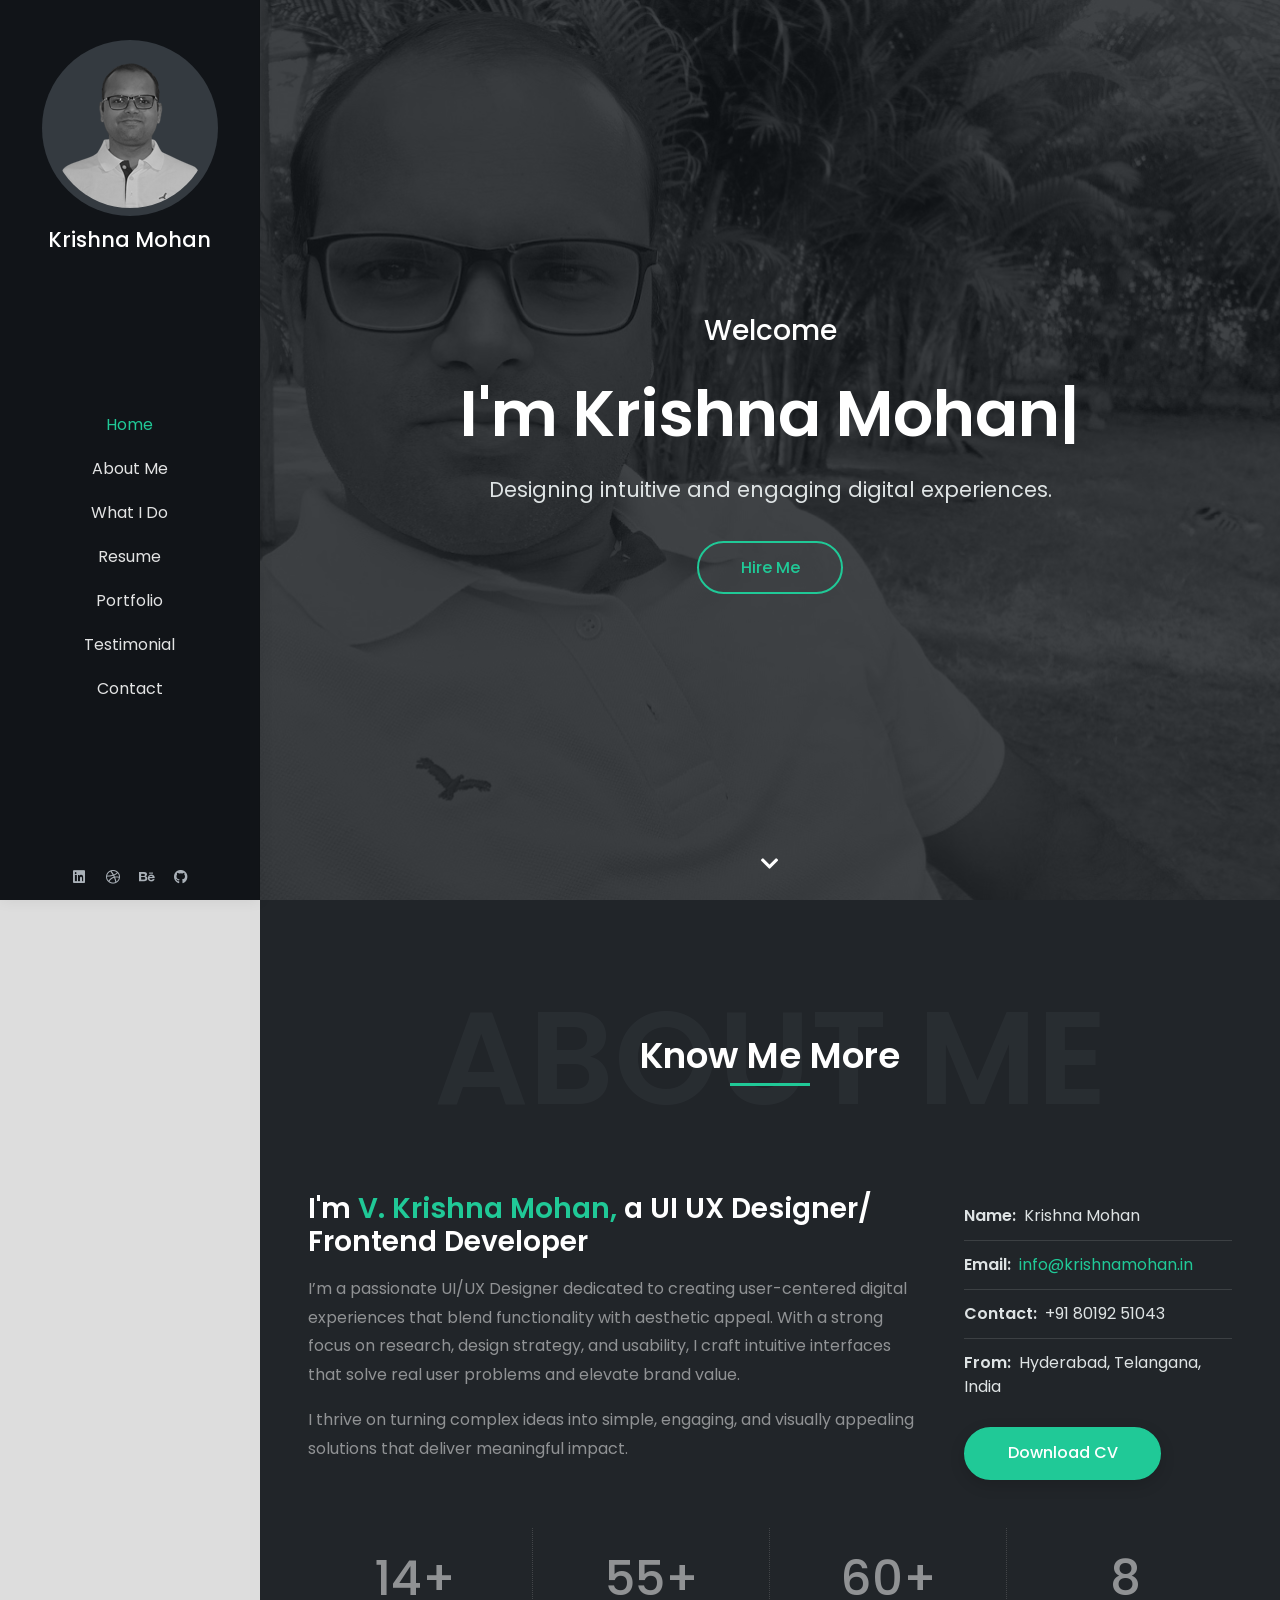
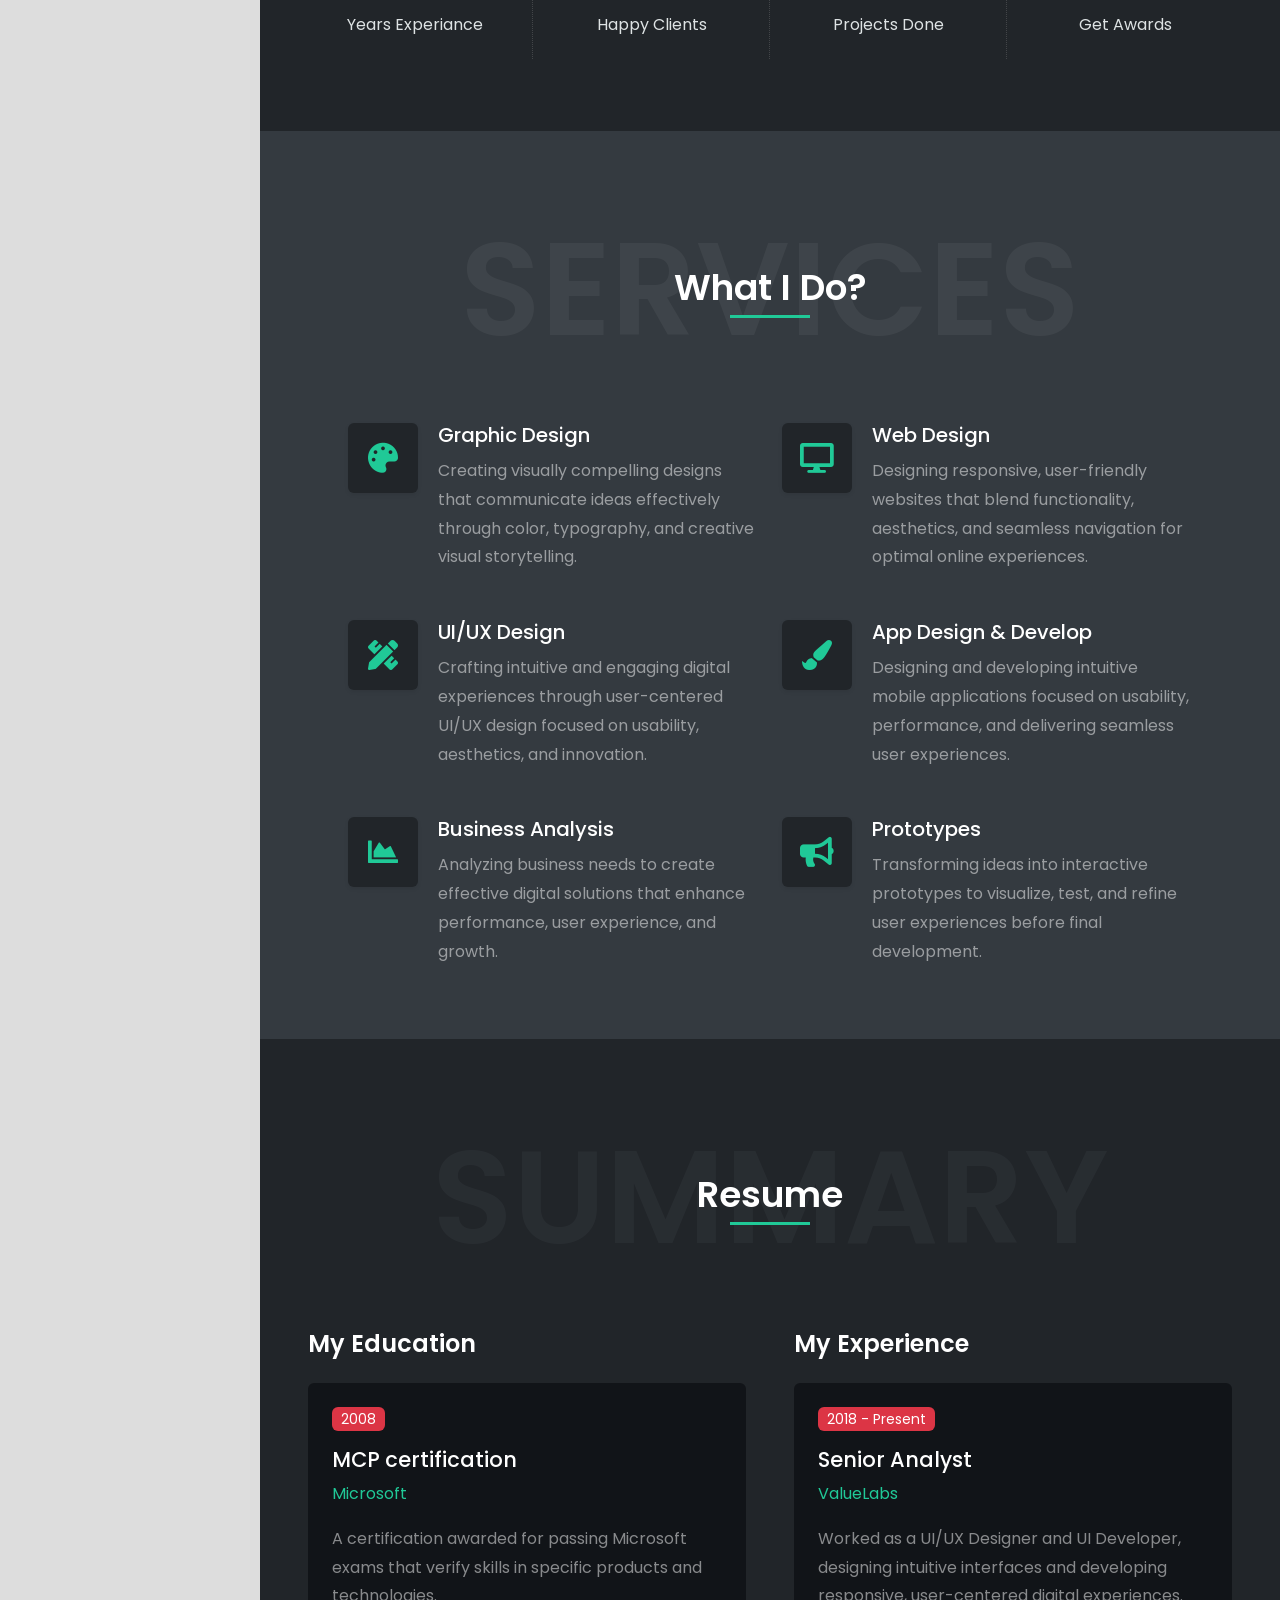
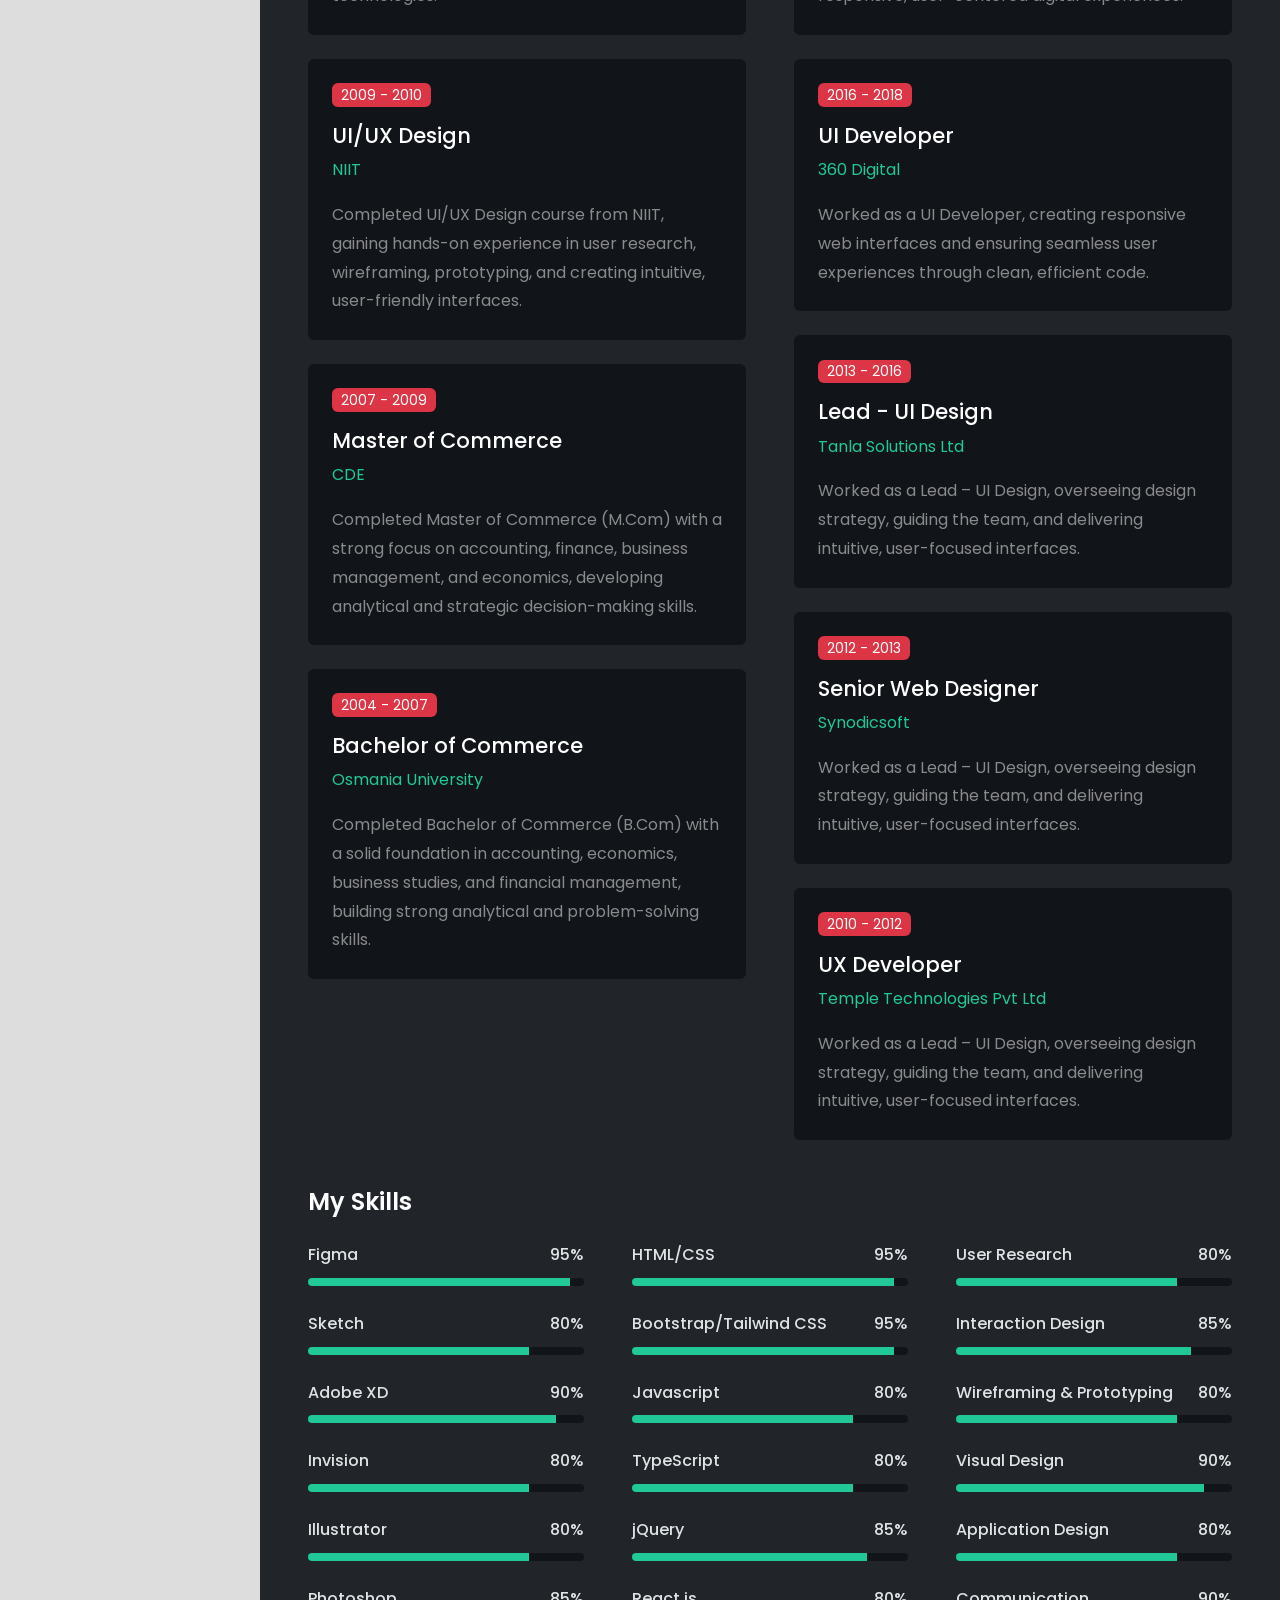
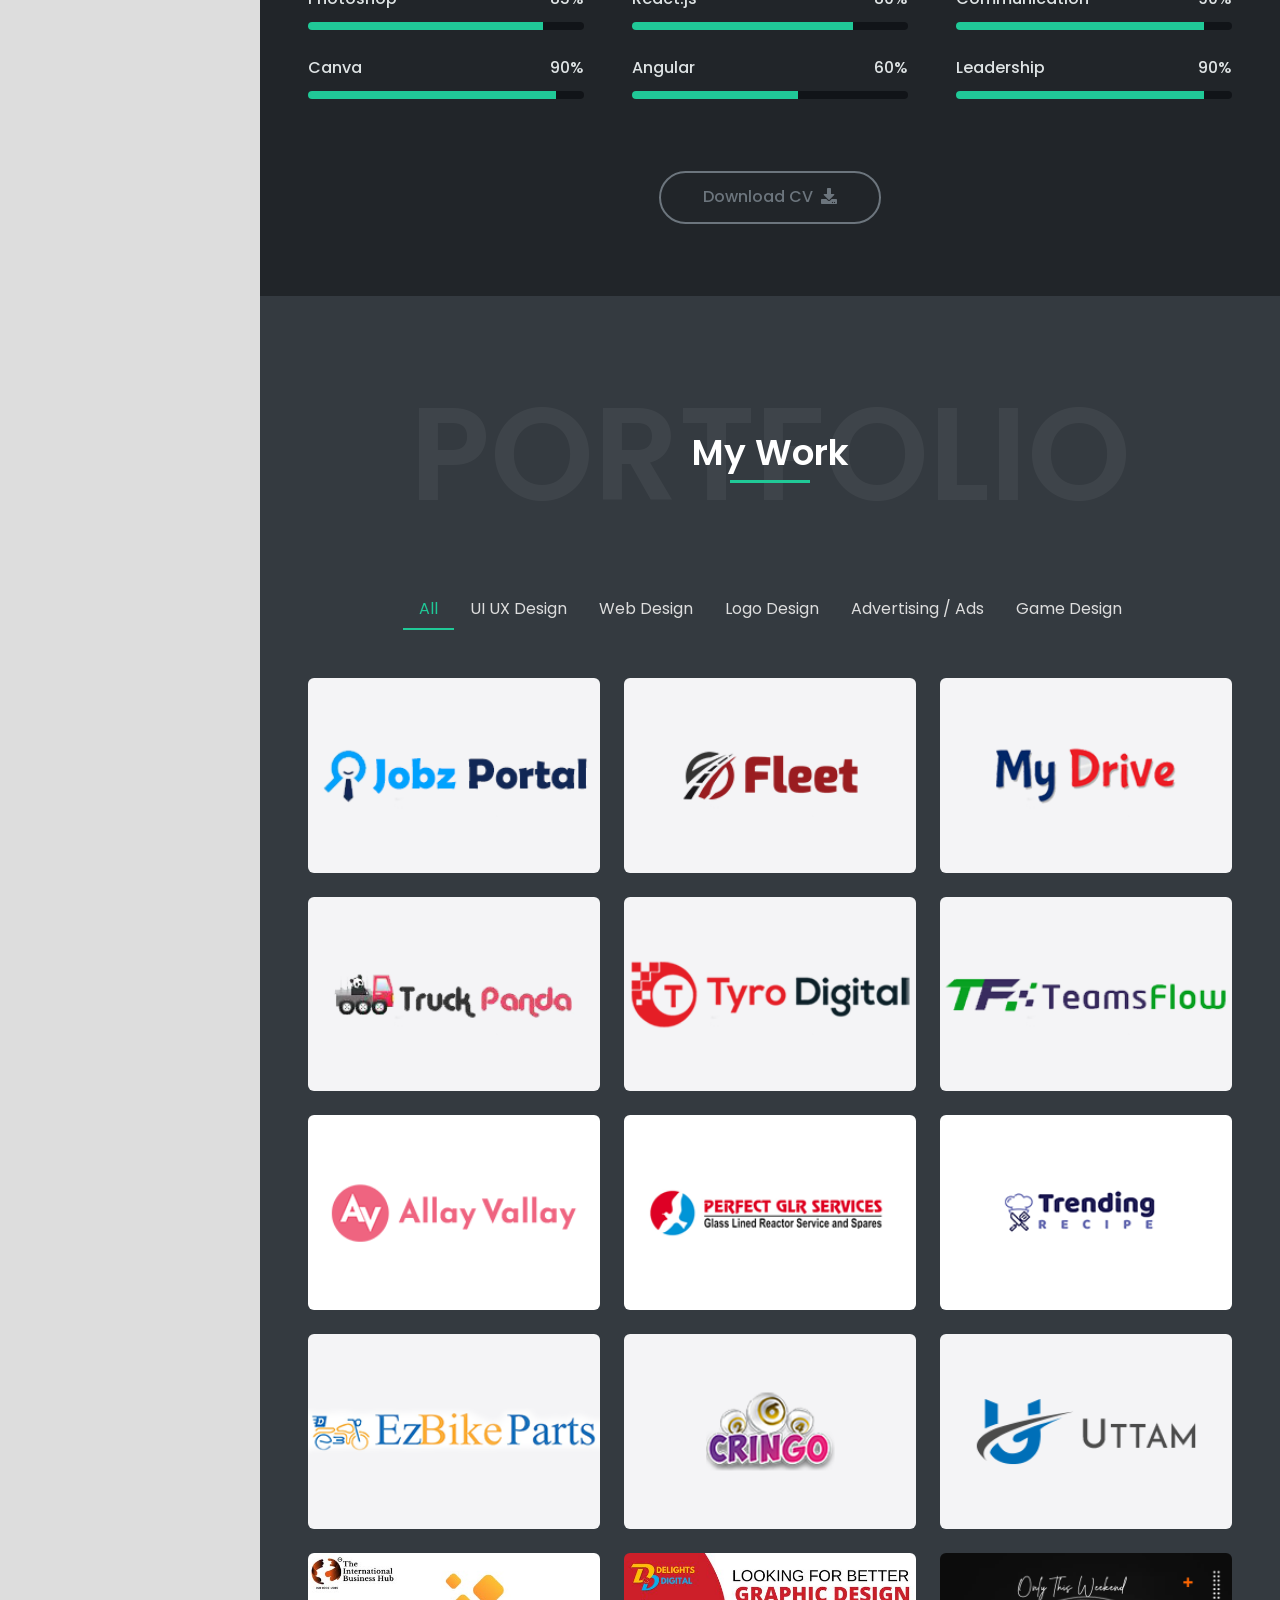
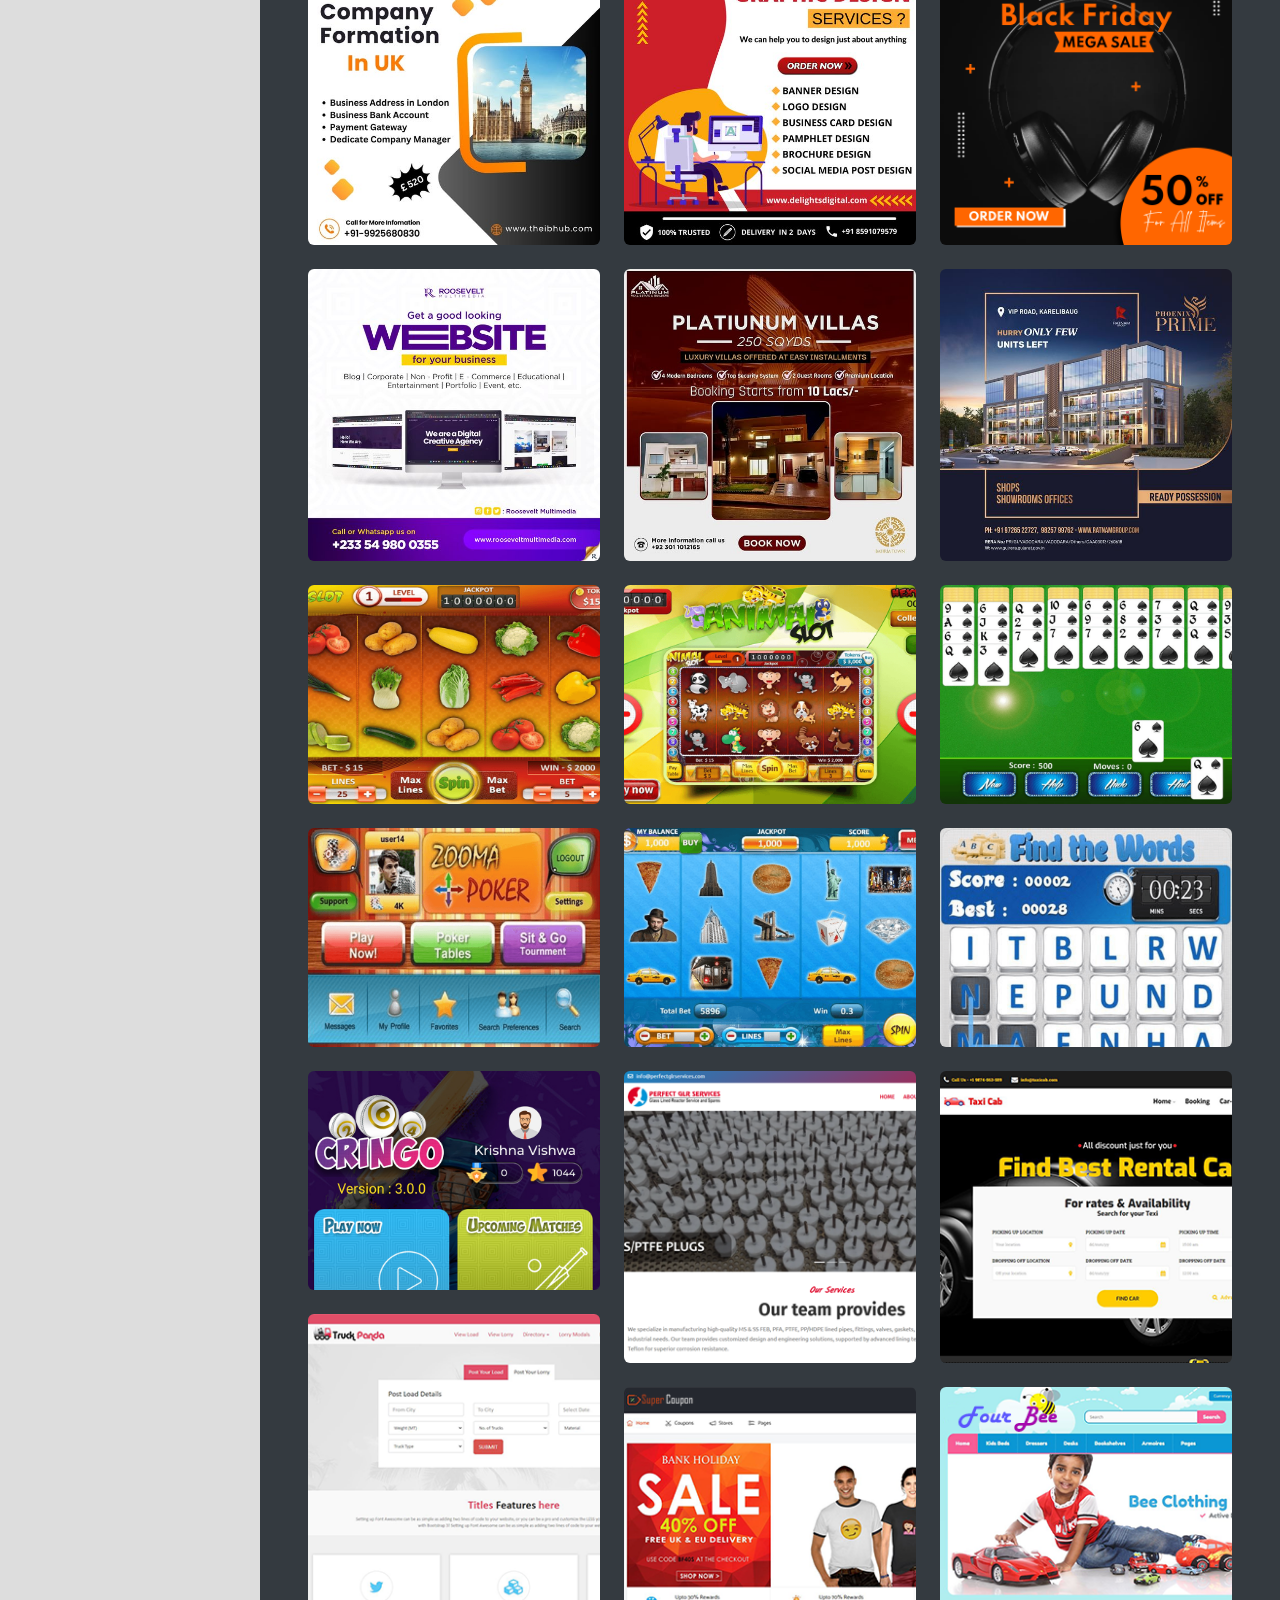
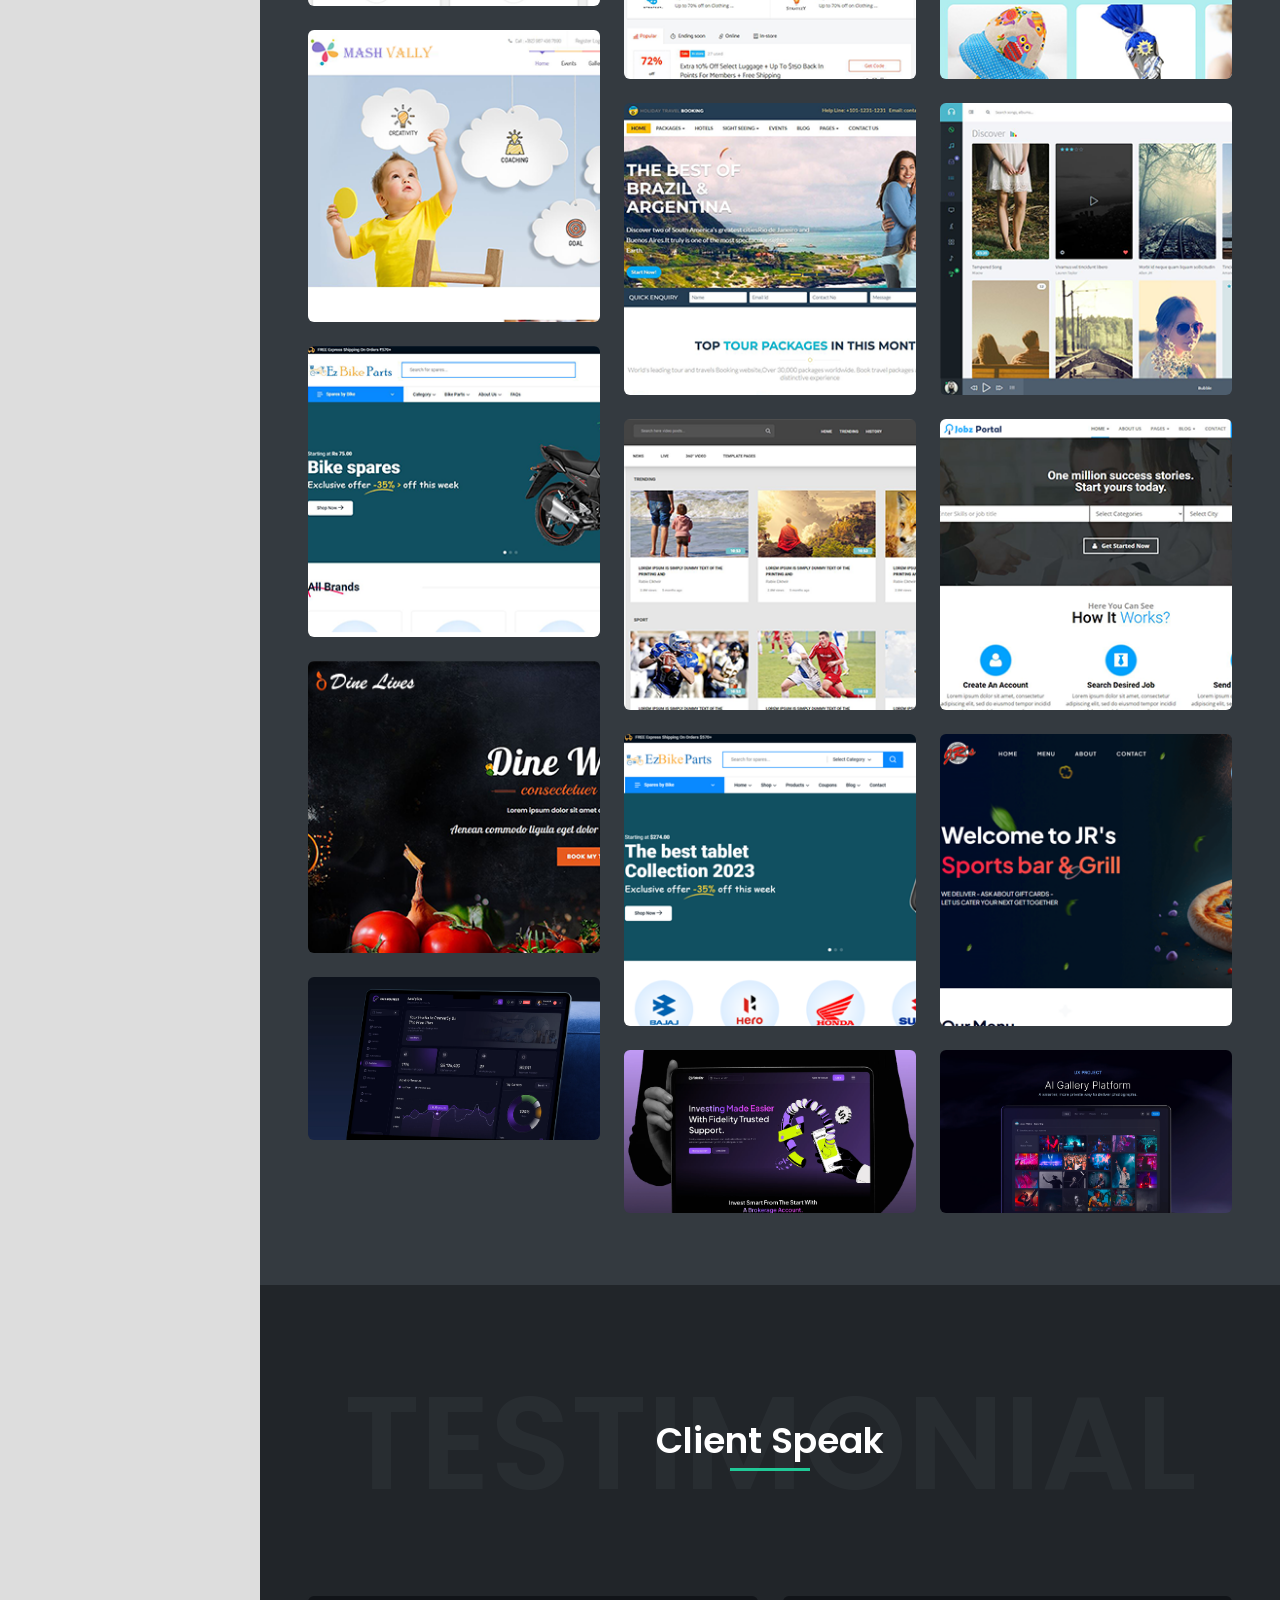
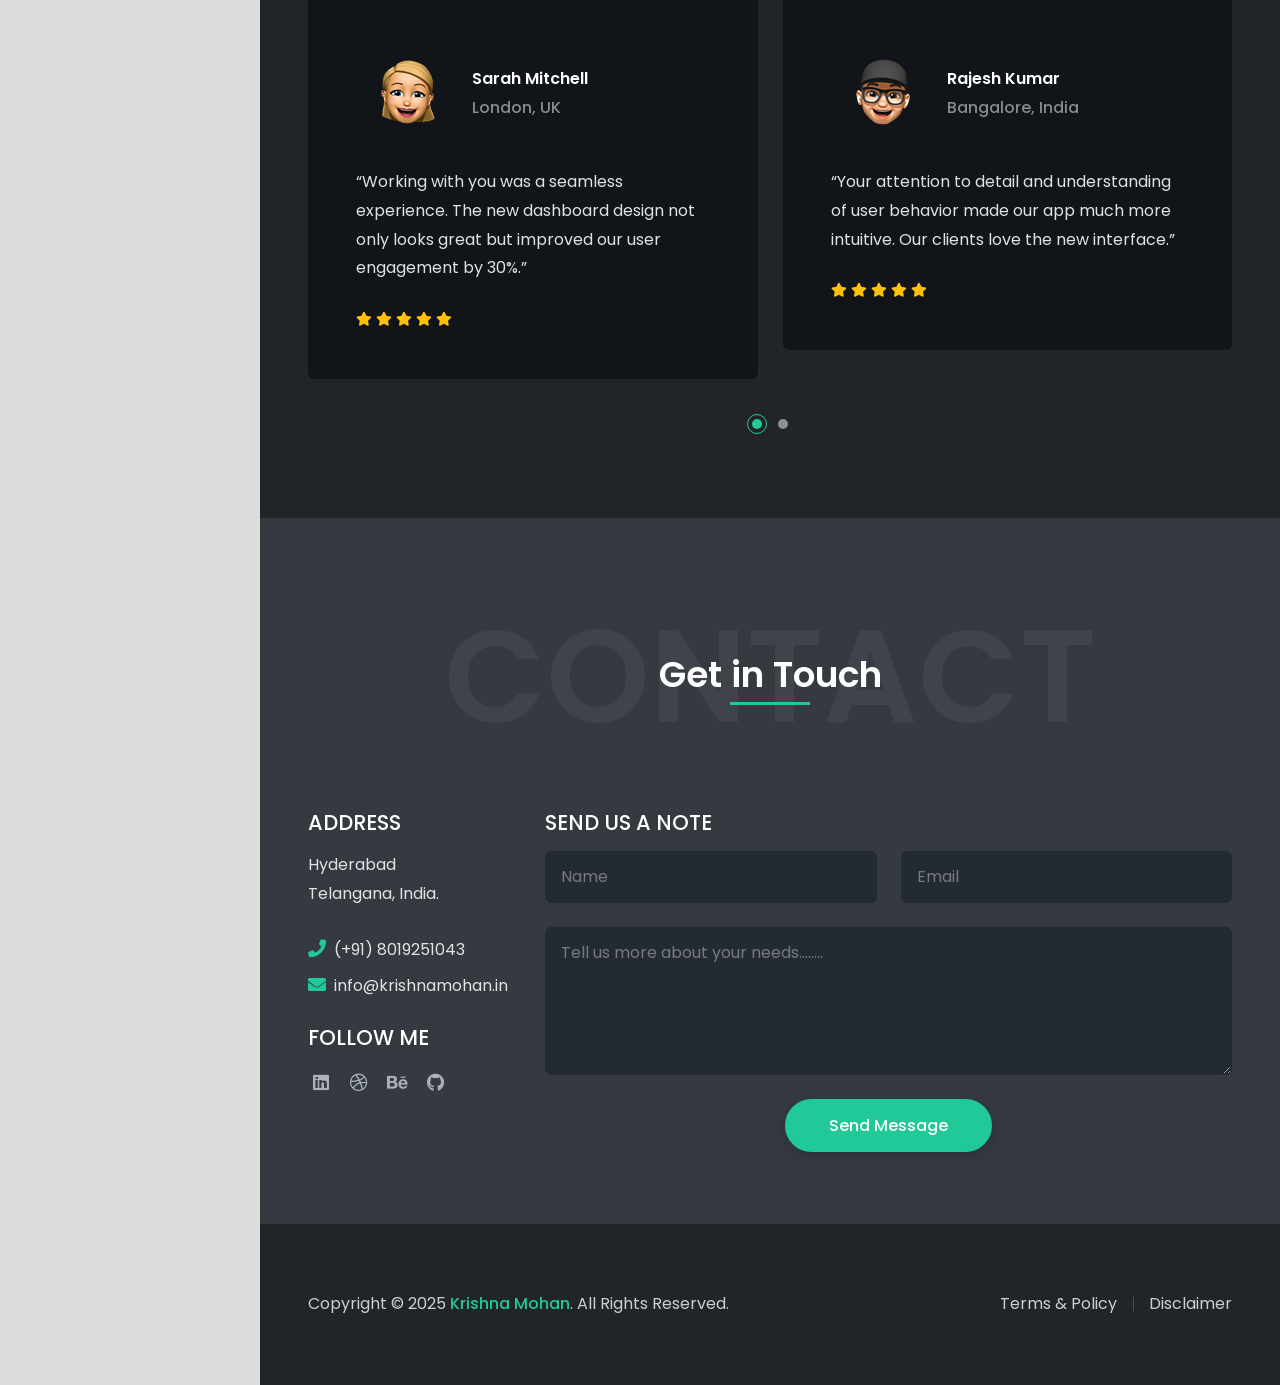
==== index.html @ 76360a92 "updated" ====
<!DOCTYPE html>
<html lang="en">

<head>
  <meta charset="UTF-8" />
  <meta http-equiv="X-UA-Compatible" content="IE=edge">
  <meta name="viewport" content="width=device-width, initial-scale=1">
  <link href="images/favicon.png" rel="icon" />
  <title>Krishna Mohan - DevOps Engineer </title>
  <meta name="description" content="Krishna Mohan is responsive bootstrap 5 one page personal portfolio html template.">
  <meta name="author" content="krishnamohan.in">

  <!-- Web Fonts -->
  <link
    href="https://fonts.googleapis.com/css2?family=Poppins:ital,wght@0,100;0,200;0,300;0,400;0,500;0,600;0,700;0,800;0,900;1,100;1,200;1,300;1,400;1,500;1,600;1,700;1,800;1,900&display=swap"
    rel="stylesheet">

  <!-- Stylesheet
============================== -->
  <!-- Bootstrap -->
  <link rel="stylesheet" type="text/css" href="css/bootstrap.min.css" />
  <!-- Font Awesome Icon -->
  <link rel="stylesheet" type="text/css"
    href="https://cdnjs.cloudflare.com/ajax/libs/font-awesome/5.15.3/css/all.min.css" />
  <!-- Owl Carousel -->
  <link rel="stylesheet" type="text/css" href="css/owl.carousel.min.css" />
  <!-- Magnific Popup -->
  <link rel="stylesheet" type="text/css" href="css/magnific-popup.min.css" />
  <!-- Custom Stylesheet -->
  <link rel="stylesheet" type="text/css" href="css/stylesheet.css" />
  <!-- Colors Css -->
  <link id="color-switcher" type="text/css" rel="stylesheet" href="#" />
</head>

<body class="side-header" data-bs-spy="scroll" data-bs-target="#header-nav" data-bs-offset="1">

  <!-- Preloader -->
  <div class="preloader preloader-dark">
    <div class="lds-ellipsis">
      <div></div>
      <div></div>
      <div></div>
      <div></div>
    </div>
  </div>
  <!-- Preloader End -->

  <!-- Document Wrapper   
=============================== -->
  <div id="main-wrapper">
    <!-- Header
  ============================ -->
    <header id="header" class="sticky-top">
      <!-- Navbar -->
      <nav class="primary-menu navbar navbar-expand-lg navbar-dark bg-dark border-bottom-0">
        <div class="container-fluid position-relative h-100 flex-lg-column ps-3 px-lg-3 pt-lg-3 pb-lg-2">

          <!-- Logo -->
          <a href="index.html" class="mb-lg-auto mt-lg-4">
            <span class="bg-dark-2 rounded-pill p-2 mb-lg-1 d-none d-lg-inline-block">
              <img class="img-fluid rounded-pill d-block" src="images/profile.png" title="I'm Krishna Mohan" alt="">
            </span>
            <h1 class="text-5 text-white text-center mb-0 d-lg-block">Krishna Mohan</h1>
          </a>
          <!-- Logo End -->

          <div id="header-nav" class="collapse navbar-collapse w-100 my-lg-auto">
            <ul class="navbar-nav text-lg-center my-lg-auto py-lg-3">
              <li class="nav-item"><a class="nav-link smooth-scroll active" href="#home">Home</a></li>
              <li class="nav-item"><a class="nav-link smooth-scroll" href="#about">About Me</a></li>
              <li class="nav-item"><a class="nav-link smooth-scroll" href="#services">What I Do</a></li>
              <li class="nav-item"><a class="nav-link smooth-scroll" href="#resume">Resume</a></li>
              <li class="nav-item"><a class="nav-link smooth-scroll" href="#portfolio">Portfolio</a></li>
              <li class="nav-item"><a class="nav-link smooth-scroll" href="#testimonial">Testimonial</a></li>
              <li class="nav-item"><a class="nav-link smooth-scroll" href="#contact">Contact</a></li>
            </ul>
          </div>
          <ul class="social-icons social-icons-muted social-icons-sm mt-lg-auto ms-auto ms-lg-0 d-flex">
            <li class="social-icons-facebook"><a data-bs-toggle="tooltip" title="Facebook"
                href="https://www.linkedin.com/in/iamvkmohan/" target="_blank"><i class="fab fa-linkedin"></i></a></li>
            <li class="social-icons-dribbble"><a data-bs-toggle="tooltip" title="Dribbble" data-bs-placement="top"
                href="http://www.dribbble.com/" target="_blank"><i class="fab fa-dribbble"></i></a></li>
            <li class="social-icons-facebook"><a data-bs-toggle="tooltip" title="Behance"
                href="https://www.behance.net/" target="_blank"><i class="fab fa-behance"></i></a></li>
            <li class="social-icons-github"><a data-bs-toggle="tooltip" title="GitHub" data-bs-placement="top"
                href="https://github.com/" target="_blank"><i class="fab fa-github"></i></a></li>
          </ul>
          <button class="navbar-toggler" type="button" data-bs-toggle="collapse"
            data-bs-target="#header-nav"><span></span><span></span><span></span></button>
        </div>
      </nav>
    </header>

    <!-- Content
  ============================================= -->
    <div id="content" role="main">

      <!-- Intro
    ============================================= -->
      <section id="home">
        <div class="hero-wrap">
          <div class="hero-mask opacity-8 bg-dark"></div>
          <div class="hero-bg parallax"
            style="background-image:url('images/intro-bg.jpg');background-position: top 0 !important;"></div>
          <div class="hero-content section d-flex min-vh-100">
            <div class="container my-auto">
              <div class="row">
                <div class="col-12 text-center">
                  <div class="typed-strings">
                    <p>I'm Krishna Mohan</p>
                    <p>I'm a UI UX Designer.</p>
                    <p>I'm a Frontend Developer.</p>
                    <p>Crafting User Experiences</p>
                    <p>Building Beautiful Interfaces</p>
                    <p>I make ideas come alive online.</p>
                  </div>
                  <p class="text-7 fw-500 text-white mb-2 mb-md-3">Welcome</p>
                  <h2 class="text-16 fw-600 text-white mb-2 mb-md-3"><span class="typed"></span></h2>
                  <p class="text-5 text-light mb-4">Designing intuitive and engaging digital experiences.</p>
                  <a href="#contact" class="btn btn-outline-primary rounded-pill shadow-none smooth-scroll mt-2">Hire
                    Me</a>
                </div>
              </div>
            </div>
            <a href="#about" class="scroll-down-arrow text-white smooth-scroll"><span class="animated"><i
                  class="fa fa-chevron-down"></i></span></a>
          </div>
        </div>
      </section>
      <!-- Intro end -->

      <!-- About
    ============================================= -->
      <section id="about" class="section bg-dark-1">
        <div class="container px-lg-5">
          <!-- Heading -->
          <div class="position-relative d-flex text-center mb-5">
            <h2 class="text-24 text-muted opacity-1 text-uppercase fw-600 w-100 mb-0">About Me</h2>
            <p class="text-9 text-white fw-600 position-absolute w-100 align-self-center lh-base mb-0">Know Me More<span
                class="heading-separator-line border-bottom border-3 border-primary d-block mx-auto"></span> </p>
          </div>
          <!-- Heading end-->

          <div class="row gy-5">
            <div class="col-lg-7 col-xl-8 text-center text-lg-start">
              <h2 class="text-7 text-white fw-600 mb-3">I'm <span class="text-primary">V. Krishna Mohan,</span> a UI UX
                Designer/ Frontend Developer</h2>
              <p class="text-white-50">I’m a passionate UI/UX Designer dedicated to creating user-centered digital
                experiences that blend functionality with aesthetic appeal. With a strong focus on research, design
                strategy, and usability, I craft intuitive interfaces that solve real user problems and elevate brand
                value. </p>
              <p class="text-white-50">I thrive on turning complex ideas into simple, engaging, and visually appealing
                solutions that deliver meaningful impact.</p>
            </div>
            <div class="col-lg-5 col-xl-4">
              <div class="ps-lg-4">
                <ul class="list-style-2 list-style-light text-light">
                  <li><span class="fw-600 me-2">Name:</span>Krishna Mohan</li>
                  <li><span class="fw-600 me-2">Email:</span><a
                      href="mailto:info@krishnamohan.in">info@krishnamohan.in</a></li>
                  <li><span class="fw-600 me-2">Contact:</span>+91 80192 51043</li>
                  <li class="border-0"><span class="fw-600 me-2">From:</span>Hyderabad, Telangana, India</li>
                </ul>
                <a href="pdf/profile.pdf" target="_blank" class="btn btn-primary rounded-pill">Download CV</a>
              </div>
            </div>
          </div>
          <div class="brands-grid separator-border separator-border-light mt-5">
            <div class="row">
              <div class="col-6 col-md-3">
                <div class="featured-box text-center">
                  <h4 class="text-12 text-white-50 mb-0"><span class="counter" data-from="0" data-to="14">14+</span>+
                  </h4>
                  <p class="text-light mb-0">Years Experiance</p>
                </div>
              </div>
              <div class="col-6 col-md-3">
                <div class="featured-box text-center">
                  <h4 class="text-12 text-white-50 mb-0"><span class="counter" data-from="0" data-to="55">55</span>+
                  </h4>
                  <p class="text-light mb-0">Happy Clients</p>
                </div>
              </div>
              <div class="col-6 col-md-3">
                <div class="featured-box text-center">
                  <h4 class="text-12 text-white-50 mb-0"><span class="counter" data-from="0" data-to="60">60</span>+
                  </h4>
                  <p class="text-light mb-0">Projects Done</p>
                </div>
              </div>
              <div class="col-6 col-md-3">
                <div class="featured-box text-center">
                  <h4 class="text-12 text-white-50 mb-0"><span class="counter" data-from="0" data-to="8">8</span></h4>
                  <p class="text-light mb-0">Get Awards</p>
                </div>
              </div>
            </div>
          </div>
        </div>
      </section>
      <!-- About end -->

      <!-- Services
    ============================================= -->
      <section id="services" class="section bg-dark-2">
        <div class="container px-lg-5">
          <!-- Heading -->
          <div class="position-relative d-flex text-center mb-5">
            <h2 class="text-24 text-white-50 opacity-1 text-uppercase fw-600 w-100 mb-0">Services</h2>
            <p class="text-9 text-white fw-600 position-absolute w-100 align-self-center lh-base mb-0">What I Do?<span
                class="heading-separator-line border-bottom border-3 border-primary d-block mx-auto"></span> </p>
          </div>
          <!-- Heading end-->

          <div class="row">
            <div class="col-lg-11 mx-auto">
              <div class="row">
                <div class="col-md-6">
                  <div class="featured-box style-3 mb-5">
                    <div class="featured-box-icon text-primary bg-dark-1 shadow-sm rounded"> <i
                        class="fas fa-palette"></i> </div>
                    <h3 class="text-white">Graphic Design</h3>
                    <p class="text-white-50 mb-0">Creating visually compelling designs that communicate ideas
                      effectively through color, typography, and creative visual storytelling.</p>
                  </div>
                </div>
                <div class="col-md-6">
                  <div class="featured-box style-3 mb-5">
                    <div class="featured-box-icon text-primary bg-dark-1 shadow-sm rounded"> <i
                        class="fas fa-desktop"></i></div>
                    <h3 class="text-white">Web Design</h3>
                    <p class="text-white-50 mb-0">Designing responsive, user-friendly websites that blend functionality,
                      aesthetics, and seamless navigation for optimal online experiences.</p>
                  </div>
                </div>
                <div class="col-md-6">
                  <div class="featured-box style-3 mb-5">
                    <div class="featured-box-icon text-primary bg-dark-1 shadow-sm rounded"> <i
                        class="fas fa-pencil-ruler"></i> </div>
                    <h3 class="text-white">UI/UX Design</h3>
                    <p class="text-white-50 mb-0">Crafting intuitive and engaging digital experiences through
                      user-centered UI/UX design focused on usability, aesthetics, and innovation.</p>
                  </div>
                </div>
                <div class="col-md-6">
                  <div class="featured-box style-3 mb-5">
                    <div class="featured-box-icon text-primary bg-dark-1 shadow-sm rounded"> <i
                        class="fas fa-paint-brush"></i> </div>
                    <h3 class="text-white">App Design &amp; Develop</h3>
                    <p class="text-white-50 mb-0">Designing and developing intuitive mobile applications focused on
                      usability, performance, and delivering seamless user experiences.</p>
                  </div>
                </div>
                <div class="col-md-6">
                  <div class="featured-box style-3 mb-5 mb-md-0">
                    <div class="featured-box-icon text-primary bg-dark-1 shadow-sm rounded"> <i
                        class="fas fa-chart-area"></i> </div>
                    <h3 class="text-white">Business Analysis</h3>
                    <p class="text-white-50 mb-0">Analyzing business needs to create effective digital solutions that
                      enhance performance, user experience, and growth.</p>
                  </div>
                </div>
                <div class="col-md-6">
                  <div class="featured-box style-3 mb-0">
                    <div class="featured-box-icon text-primary bg-dark-1 shadow-sm rounded"> <i
                        class="fas fa-bullhorn"></i> </div>
                    <h3 class="text-white">Prototypes</h3>
                    <p class="text-white-50 mb-0">Transforming ideas into interactive prototypes to visualize, test, and
                      refine user experiences before final development.</p>
                  </div>
                </div>
              </div>
            </div>
          </div>
        </div>
      </section>
      <!-- Services end -->

      <!-- Resume
    ============================================= -->
      <section id="resume" class="section bg-dark-1">
        <div class="container px-lg-5">
          <!-- Heading -->
          <div class="position-relative d-flex text-center mb-5">
            <h2 class="text-24 text-muted opacity-1 text-uppercase fw-600 w-100 mb-0">Summary</h2>
            <p class="text-9 text-white fw-600 position-absolute w-100 align-self-center lh-base mb-0">Resume<span
                class="heading-separator-line border-bottom border-3 border-primary d-block mx-auto"></span> </p>
          </div>
          <!-- Heading end-->

          <div class="row gx-5">
            <!-- My Education -->
            <div class="col-md-6">
              <h2 class="text-6 text-white fw-600 mb-4">My Education</h2>
              <div class="bg-dark rounded p-4 mb-4">
                <p class="badge bg-danger text-2 fw-400">2008</p>
                <h3 class="text-5 text-white">MCP certification</h3>
                <p class="text-primary">Microsoft</p>
                <p class="text-white-50 mb-0">A certification awarded for passing Microsoft exams that verify skills in
                  specific products and technologies.</p>
              </div>

              <div class="bg-dark rounded p-4 mb-4">
                <p class="badge bg-danger text-2 fw-400">2009 - 2010</p>
                <h3 class="text-5 text-white"> UI/UX Design</h3>
                <p class="text-primary">NIIT</p>
                <p class="text-white-50 mb-0">Completed UI/UX Design course from NIIT, gaining hands-on experience in
                  user research, wireframing, prototyping, and creating intuitive, user-friendly interfaces.</p>
              </div>
              <div class="bg-dark rounded p-4 mb-4">
                <p class="badge bg-danger text-2 fw-400">2007 - 2009</p>
                <h3 class="text-5 text-white">Master of Commerce</h3>
                <p class="text-primary">CDE</p>
                <p class="text-white-50 mb-0">Completed Master of Commerce (M.Com) with a strong focus on accounting,
                  finance, business management, and economics, developing analytical and strategic decision-making
                  skills.</p>
              </div>
              <div class="bg-dark rounded p-4 mb-4">
                <p class="badge bg-danger text-2 fw-400">2004 - 2007</p>
                <h3 class="text-5 text-white">Bachelor of Commerce</h3>
                <p class="text-primary">Osmania University</p>
                <p class="text-white-50 mb-0">Completed Bachelor of Commerce (B.Com) with a solid foundation in
                  accounting, economics, business studies, and financial management, building strong analytical and
                  problem-solving skills.</p>
              </div>

            </div>

            <!-- My Experience -->
            <div class="col-md-6">
              <h2 class="text-6 text-white fw-600 mb-4">My Experience</h2>
              <div class="bg-dark rounded p-4 mb-4">
                <p class="badge bg-danger text-2 fw-400">2018 - Present</p>
                <h3 class="text-5 text-white">Senior Analyst</h3>
                <p class="text-primary">ValueLabs</p>
                <p class="text-white-50 mb-0">Worked as a UI/UX Designer and UI Developer, designing intuitive
                  interfaces and developing responsive, user-centered digital experiences.</p>
              </div>

              <div class="bg-dark rounded p-4 mb-4">
                <p class="badge bg-danger text-2 fw-400">2016 - 2018</p>
                <h3 class="text-5 text-white">UI Developer</h3>
                <p class="text-primary">360 Digital</p>
                <p class="text-white-50 mb-0">Worked as a UI Developer, creating responsive web interfaces and ensuring
                  seamless user experiences through clean, efficient code.</p>
              </div>

              <div class="bg-dark rounded p-4 mb-4">
                <p class="badge bg-danger text-2 fw-400">2013 - 2016</p>
                <h3 class="text-5 text-white"> Lead - UI Design</h3>
                <p class="text-primary">Tanla Solutions Ltd</p>
                <p class="text-white-50 mb-0">Worked as a Lead – UI Design, overseeing design strategy, guiding the
                  team, and delivering intuitive, user-focused interfaces.</p>
              </div>

              <div class="bg-dark rounded p-4 mb-4">
                <p class="badge bg-danger text-2 fw-400">2012 - 2013</p>
                <h3 class="text-5 text-white"> Senior Web Designer</h3>
                <p class="text-primary">Synodicsoft</p>
                <p class="text-white-50 mb-0">Worked as a Lead – UI Design, overseeing design strategy, guiding the
                  team, and delivering intuitive, user-focused interfaces.</p>
              </div>

              <div class="bg-dark rounded p-4 mb-4">
                <p class="badge bg-danger text-2 fw-400">2010 - 2012</p>
                <h3 class="text-5 text-white"> UX Developer</h3>
                <p class="text-primary">Temple Technologies Pvt Ltd</p>
                <p class="text-white-50 mb-0">Worked as a Lead – UI Design, overseeing design strategy, guiding the
                  team, and delivering intuitive, user-focused interfaces.</p>
              </div>

            </div>
          </div>
          <!-- My Skills -->
          <h2 class="text-6 text-white fw-600 mt-4 mb-4">My Skills</h2>
          <div class="row gx-5">
            <div class="col-md-4">
              <p class="text-light fw-500 text-start mb-2">Figma <span class="float-end">95%</span></p>
              <div class="progress progress-sm bg-dark mb-4">
                <div class="progress-bar" role="progressbar" style="width: 95%" aria-valuenow="95" aria-valuemin="0"
                  aria-valuemax="100"></div>
              </div>
              <p class="text-light fw-500 text-start mb-2">Sketch <span class="float-end">80%</span></p>
              <div class="progress progress-sm bg-dark mb-4">
                <div class="progress-bar" role="progressbar" style="width: 80%" aria-valuenow="80" aria-valuemin="0"
                  aria-valuemax="100"></div>
              </div>
              <p class="text-light fw-500 text-start mb-2">Adobe XD <span class="float-end">90%</span></p>
              <div class="progress progress-sm bg-dark mb-4">
                <div class="progress-bar" role="progressbar" style="width: 90%" aria-valuenow="90" aria-valuemin="0"
                  aria-valuemax="100"></div>
              </div>

              <p class="text-light fw-500 text-start mb-2">Invision <span class="float-end">80%</span></p>
              <div class="progress progress-sm bg-dark mb-4">
                <div class="progress-bar" role="progressbar" style="width: 80%" aria-valuenow="80" aria-valuemin="0"
                  aria-valuemax="100"></div>
              </div>

              <p class="text-light fw-500 text-start mb-2">Illustrator <span class="float-end">80%</span></p>
              <div class="progress progress-sm bg-dark mb-4">
                <div class="progress-bar" role="progressbar" style="width: 80%" aria-valuenow="80" aria-valuemin="0"
                  aria-valuemax="100"></div>
              </div>
              <p class="text-light fw-500 text-start mb-2">Photoshop <span class="float-end">85%</span></p>
              <div class="progress progress-sm bg-dark mb-4">
                <div class="progress-bar" role="progressbar" style="width: 85%" aria-valuenow="85" aria-valuemin="0"
                  aria-valuemax="100"></div>
              </div>
              <p class="text-light fw-500 text-start mb-2">Canva <span class="float-end">90%</span></p>
              <div class="progress progress-sm bg-dark mb-4">
                <div class="progress-bar" role="progressbar" style="width: 90%" aria-valuenow="90" aria-valuemin="0"
                  aria-valuemax="100"></div>
              </div>
            </div>


            <div class="col-md-4">
              <p class="text-light fw-500 text-start mb-2">HTML/CSS <span class="float-end">95%</span></p>
              <div class="progress progress-sm bg-dark mb-4">
                <div class="progress-bar" role="progressbar" style="width: 95%" aria-valuenow="95" aria-valuemin="0"
                  aria-valuemax="100"></div>
              </div>

              <p class="text-light fw-500 text-start mb-2">Bootstrap/Tailwind CSS <span class="float-end">95%</span></p>
              <div class="progress progress-sm bg-dark mb-4">
                <div class="progress-bar" role="progressbar" style="width: 95%" aria-valuenow="95" aria-valuemin="0"
                  aria-valuemax="100"></div>
              </div>

              <p class="text-light fw-500 text-start mb-2">Javascript <span class="float-end">80%</span></p>
              <div class="progress progress-sm bg-dark mb-4">
                <div class="progress-bar" role="progressbar" style="width: 80%" aria-valuenow="80" aria-valuemin="0"
                  aria-valuemax="100"></div>
              </div>

              <p class="text-light fw-500 text-start mb-2">TypeScript <span class="float-end">80%</span></p>
              <div class="progress progress-sm bg-dark mb-4">
                <div class="progress-bar" role="progressbar" style="width: 80%" aria-valuenow="80" aria-valuemin="0"
                  aria-valuemax="100"></div>
              </div>


              <p class="text-light fw-500 text-start mb-2">jQuery <span class="float-end">85%</span></p>
              <div class="progress progress-sm bg-dark mb-4">
                <div class="progress-bar" role="progressbar" style="width: 85%" aria-valuenow="85" aria-valuemin="0"
                  aria-valuemax="100"></div>
              </div>

              <p class="text-light fw-500 text-start mb-2">React.js <span class="float-end">80%</span></p>
              <div class="progress progress-sm bg-dark mb-4">
                <div class="progress-bar" role="progressbar" style="width: 80%" aria-valuenow="80" aria-valuemin="0"
                  aria-valuemax="100"></div>
              </div>

              <p class="text-light fw-500 text-start mb-2">Angular<span class="float-end">60%</span></p>
              <div class="progress progress-sm bg-dark mb-4">
                <div class="progress-bar" role="progressbar" style="width: 60%" aria-valuenow="60" aria-valuemin="0"
                  aria-valuemax="100"></div>
              </div>
            </div>

            <div class="col-md-4">
              <p class="text-light fw-500 text-start mb-2">User Research <span class="float-end">80%</span></p>
              <div class="progress progress-sm bg-dark mb-4">
                <div class="progress-bar" role="progressbar" style="width: 80%" aria-valuenow="80" aria-valuemin="0"
                  aria-valuemax="100"></div>
              </div>

              <p class="text-light fw-500 text-start mb-2">Interaction Design <span class="float-end">85%</span></p>
              <div class="progress progress-sm bg-dark mb-4">
                <div class="progress-bar" role="progressbar" style="width: 85%" aria-valuenow="85" aria-valuemin="0"
                  aria-valuemax="100"></div>
              </div>

              <p class="text-light fw-500 text-start mb-2">Wireframing & Prototyping <span class="float-end">80%</span>
              </p>
              <div class="progress progress-sm bg-dark mb-4">
                <div class="progress-bar" role="progressbar" style="width: 80%" aria-valuenow="80" aria-valuemin="0"
                  aria-valuemax="100"></div>
              </div>

              <p class="text-light fw-500 text-start mb-2">Visual Design <span class="float-end">90%</span></p>
              <div class="progress progress-sm bg-dark mb-4">
                <div class="progress-bar" role="progressbar" style="width: 90%" aria-valuenow="90" aria-valuemin="0"
                  aria-valuemax="100"></div>
              </div>

              <p class="text-light fw-500 text-start mb-2">Application Design <span class="float-end">80%</span></p>
              <div class="progress progress-sm bg-dark mb-4">
                <div class="progress-bar" role="progressbar" style="width: 80%" aria-valuenow="80" aria-valuemin="0"
                  aria-valuemax="100"></div>
              </div>

              <p class="text-light fw-500 text-start mb-2">Communication <span class="float-end">90%</span></p>
              <div class="progress progress-sm bg-dark mb-4">
                <div class="progress-bar" role="progressbar" style="width: 90%" aria-valuenow="90" aria-valuemin="0"
                  aria-valuemax="100"></div>
              </div>

              <p class="text-light fw-500 text-start mb-2">Leadership <span class="float-end">90%</span></p>
              <div class="progress progress-sm bg-dark mb-4">
                <div class="progress-bar" role="progressbar" style="width: 90%" aria-valuenow="90" aria-valuemin="0"
                  aria-valuemax="100"></div>
              </div>
            </div>

          </div>
          <div class="text-center mt-5"><a href="pdf/profile.pdf" target="_blank"
              class="btn btn-outline-secondary rounded-pill shadow-none">Download CV <span class="ms-1"><i
                  class="fas fa-download"></i></span></a></div>
        </div>
      </section>
      <!-- Resume end -->

      <!-- Portfolio
    ============================================= -->
      <section id="portfolio" class="section bg-dark-2">
        <div class="container px-lg-5">
          <!-- Heading -->
          <div class="position-relative d-flex text-center mb-5">
            <h2 class="text-24 text-white-50 opacity-1 text-uppercase fw-600 w-100 mb-0">Portfolio</h2>
            <p class="text-9 text-white fw-600 position-absolute w-100 align-self-center lh-base mb-0">My Work<span
                class="heading-separator-line border-bottom border-3 border-primary d-block mx-auto"></span> </p>
          </div>
          <!-- Heading end-->

          <!-- Filter Menu -->
          <ul class="portfolio-menu nav nav-tabs nav-light justify-content-center border-bottom-0 mb-5">
            <li class="nav-item"> <a data-filter="*" class="nav-link active" href="">All</a></li>
            <li class="nav-item"> <a data-filter=".uiux" href="" class="nav-link">UI UX Design</a></li>
            <li class="nav-item"> <a data-filter=".web" href="" class="nav-link">Web Design</a></li>
            <li class="nav-item"> <a data-filter=".logo" href="" class="nav-link">Logo Design</a></li>
            <li class="nav-item"> <a data-filter=".ads" href="" class="nav-link">Advertising / Ads</a></li>
            <li class="nav-item"> <a data-filter=".games" href="" class="nav-link">Game Design</a></li>
          </ul>
          <!-- Filter Menu end -->
          <div class="portfolio popup-ajax-gallery">
            <div class="row portfolio-filter g-4">


              <!-- LOGO STARTS HERE -->
              <div class="col-sm-6 col-lg-4 logo">
                <div class="portfolio-box rounded">
                  <div class="portfolio-img rounded"> <img class="img-fluid d-block"
                      src="images/projects/logo/logo1.png" alt=""></div>
                </div>
              </div>

              <div class="col-sm-6 col-lg-4 logo">
                <div class="portfolio-box rounded">
                  <div class="portfolio-img rounded"> <img class="img-fluid d-block"
                      src="images/projects/logo/logo2.png" alt=""></div>
                </div>
              </div>

              <div class="col-sm-6 col-lg-4 logo">
                <div class="portfolio-box rounded">
                  <div class="portfolio-img rounded"> <img class="img-fluid d-block"
                      src="images/projects/logo/logo3.png" alt="">
                  </div>
                </div>
              </div>

              <div class="col-sm-6 col-lg-4 logo">
                <div class="portfolio-box rounded">
                  <div class="portfolio-img rounded"> <img class="img-fluid d-block"
                      src="images/projects/logo/logo4.png" alt=""></div>
                </div>
              </div>

              <div class="col-sm-6 col-lg-4 logo">
                <div class="portfolio-box rounded">
                  <div class="portfolio-img rounded"> <img class="img-fluid d-block"
                      src="images/projects/logo/logo5.png" alt=""></div>
                </div>
              </div>

              <div class="col-sm-6 col-lg-4 logo">
                <div class="portfolio-box rounded">
                  <div class="portfolio-img rounded"> <img class="img-fluid d-block"
                      src="images/projects/logo/logo6.png" alt=""></div>
                </div>
              </div>

              <div class="col-sm-6 col-lg-4 logo">
                <div class="portfolio-box rounded">
                  <div class="portfolio-img rounded"> <img class="img-fluid d-block"
                      src="images/projects/logo/logo7.png" alt=""></div>
                </div>
              </div>

              <div class="col-sm-6 col-lg-4 logo">
                <div class="portfolio-box rounded">
                  <div class="portfolio-img rounded"> <img class="img-fluid d-block"
                      src="images/projects/logo/logo8.png" alt=""></div>
                </div>
              </div>

              <div class="col-sm-6 col-lg-4 logo">
                <div class="portfolio-box rounded">
                  <div class="portfolio-img rounded"> <img class="img-fluid d-block"
                      src="images/projects/logo/logo9.png" alt=""></div>
                </div>
              </div>

              <div class="col-sm-6 col-lg-4 logo">
                <div class="portfolio-box rounded">
                  <div class="portfolio-img rounded"> <img class="img-fluid d-block"
                      src="images/projects/logo/logo10.png" alt=""></div>
                </div>
              </div>

              <div class="col-sm-6 col-lg-4 logo">
                <div class="portfolio-box rounded">
                  <div class="portfolio-img rounded"> <img class="img-fluid d-block"
                      src="images/projects/logo/logo11.png" alt=""></div>
                </div>
              </div>

              <div class="col-sm-6 col-lg-4 logo">
                <div class="portfolio-box rounded">
                  <div class="portfolio-img rounded"> <img class="img-fluid d-block"
                      src="images/projects/logo/logo12.png" alt=""></div>
                </div>
              </div>
              <!-- LOGO END HERE -->

              <!-- ADS START HERE -->
              <div class="col-sm-6 col-lg-4 ads">
                <div class="portfolio-box rounded">
                  <div class="portfolio-img rounded"> <img class="img-fluid d-block" src="images/projects/ads/ad1.jpg"
                      alt=""></div>
                </div>
              </div>

              <div class="col-sm-6 col-lg-4 ads">
                <div class="portfolio-box rounded">
                  <div class="portfolio-img rounded"> <img class="img-fluid d-block" src="images/projects/ads/ad2.jpg"
                      alt=""></div>
                </div>
              </div>

              <div class="col-sm-6 col-lg-4 ads">
                <div class="portfolio-box rounded">
                  <div class="portfolio-img rounded"> <img class="img-fluid d-block" src="images/projects/ads/ad3.jpg"
                      alt=""></div>
                </div>
              </div>

              <div class="col-sm-6 col-lg-4 ads">
                <div class="portfolio-box rounded">
                  <div class="portfolio-img rounded"> <img class="img-fluid d-block" src="images/projects/ads/ad4.jpg"
                      alt=""></div>
                </div>
              </div>

              <div class="col-sm-6 col-lg-4 ads">
                <div class="portfolio-box rounded">
                  <div class="portfolio-img rounded"> <img class="img-fluid d-block" src="images/projects/ads/ad5.jpg"
                      alt=""></div>
                </div>
              </div>

              <div class="col-sm-6 col-lg-4 ads">
                <div class="portfolio-box rounded">
                  <div class="portfolio-img rounded"> <img class="img-fluid d-block" src="images/projects/ads/ad6.jpg"
                      alt=""></div>
                </div>
              </div>
              <!-- ADS END HERE -->

              <!-- GAMES START HERE -->
              <div class="col-sm-6 col-lg-4 games">
                <div class="portfolio-box rounded">
                  <div class="portfolio-img rounded"> <img class="img-fluid d-block"
                      src="images/projects/games/game1.png" alt="">
                  </div>
                </div>
              </div>

              <div class="col-sm-6 col-lg-4 games">
                <div class="portfolio-box rounded">
                  <div class="portfolio-img rounded"> <img class="img-fluid d-block"
                      src="images/projects/games/game2.png" alt="">
                  </div>
                </div>
              </div>

              <div class="col-sm-6 col-lg-4 games">
                <div class="portfolio-box rounded">
                  <div class="portfolio-img rounded"> <img class="img-fluid d-block"
                      src="images/projects/games/game3.png" alt="">
                  </div>
                </div>
              </div>

              <div class="col-sm-6 col-lg-4 games">
                <div class="portfolio-box rounded">
                  <div class="portfolio-img rounded"> <img class="img-fluid d-block"
                      src="images/projects/games/game4.png" alt="">
                  </div>
                </div>
              </div>

              <div class="col-sm-6 col-lg-4 games">
                <div class="portfolio-box rounded">
                  <div class="portfolio-img rounded"> <img class="img-fluid d-block"
                      src="images/projects/games/game5.png" alt="">
                  </div>
                </div>
              </div>

              <div class="col-sm-6 col-lg-4 games">
                <div class="portfolio-box rounded">
                  <div class="portfolio-img rounded"> <img class="img-fluid d-block"
                      src="images/projects/games/game6.png" alt="">
                  </div>
                </div>
              </div>

              <div class="col-sm-6 col-lg-4 games">
                <div class="portfolio-box rounded">
                  <div class="portfolio-img rounded"> <img class="img-fluid d-block"
                      src="images/projects/games/game7.png" alt="">
                  </div>
                </div>
              </div>
              <!-- GAMES END HERE -->

              <!-- WEB STARTS HERE -->
              <div class="col-sm-6 col-lg-4 web">
                <div class="portfolio-box rounded">
                  <div class="portfolio-img rounded"> <img class="img-fluid d-block" src="images/projects/web/web1.png"
                      alt="">
                  </div>
                </div>
              </div>


              <div class="col-sm-6 col-lg-4 web">
                <div class="portfolio-box rounded">
                  <div class="portfolio-img rounded"> <img class="img-fluid d-block" src="images/projects/web/web2.png"
                      alt="">
                  </div>
                </div>
              </div>

              <div class="col-sm-6 col-lg-4 web">
                <div class="portfolio-box rounded">
                  <div class="portfolio-img rounded"> <img class="img-fluid d-block" src="images/projects/web/web3.png"
                      alt="">
                  </div>
                </div>
              </div>

              <div class="col-sm-6 col-lg-4 web">
                <div class="portfolio-box rounded">
                  <div class="portfolio-img rounded"> <img class="img-fluid d-block" src="images/projects/web/web4.png"
                      alt="">
                  </div>
                </div>
              </div>

              <div class="col-sm-6 col-lg-4 web">
                <div class="portfolio-box rounded">
                  <div class="portfolio-img rounded"> <img class="img-fluid d-block" src="images/projects/web/web5.png"
                      alt="">
                  </div>
                </div>
              </div>

              <div class="col-sm-6 col-lg-4 web">
                <div class="portfolio-box rounded">
                  <div class="portfolio-img rounded"> <img class="img-fluid d-block" src="images/projects/web/web6.png"
                      alt="">
                  </div>
                </div>
              </div>

              <div class="col-sm-6 col-lg-4 web">
                <div class="portfolio-box rounded">
                  <div class="portfolio-img rounded"> <img class="img-fluid d-block" src="images/projects/web/web7.png"
                      alt="">
                  </div>
                </div>
              </div>

              <div class="col-sm-6 col-lg-4 web">
                <div class="portfolio-box rounded">
                  <div class="portfolio-img rounded"> <img class="img-fluid d-block" src="images/projects/web/web8.png"
                      alt="">
                  </div>
                </div>
              </div>

              <div class="col-sm-6 col-lg-4 web">
                <div class="portfolio-box rounded">
                  <div class="portfolio-img rounded"> <img class="img-fluid d-block" src="images/projects/web/web9.png"
                      alt="">
                  </div>
                </div>
              </div>

              <div class="col-sm-6 col-lg-4 web">
                <div class="portfolio-box rounded">
                  <div class="portfolio-img rounded"> <img class="img-fluid d-block" src="images/projects/web/web10.png"
                      alt="">
                  </div>
                </div>
              </div>

              <div class="col-sm-6 col-lg-4 web">
                <div class="portfolio-box rounded">
                  <div class="portfolio-img rounded"> <img class="img-fluid d-block" src="images/projects/web/web11.png"
                      alt="">
                  </div>
                </div>
              </div>

              <div class="col-sm-6 col-lg-4 web">
                <div class="portfolio-box rounded">
                  <div class="portfolio-img rounded"> <img class="img-fluid d-block" src="images/projects/web/web12.png"
                      alt="">
                  </div>
                </div>
              </div>

              <div class="col-sm-6 col-lg-4 web">
                <div class="portfolio-box rounded">
                  <div class="portfolio-img rounded"> <img class="img-fluid d-block" src="images/projects/web/web13.png"
                      alt="">
                  </div>
                </div>
              </div>

              <div class="col-sm-6 col-lg-4 web">
                <div class="portfolio-box rounded">
                  <div class="portfolio-img rounded"> <img class="img-fluid d-block" src="images/projects/web/web14.png"
                      alt="">
                  </div>
                </div>
              </div>
              <!-- WEB END HERE -->

              <!-- UI UX START HERE -->
              <div class="col-sm-6 col-lg-4 uiux">
                <div class="portfolio-box rounded">
                  <div class="portfolio-img rounded">
                    <a href="uiux1.html" target="_blank"><img class="img-fluid d-block"
                        src="images/projects/uiux/uiux1.png" alt=""></a>
                  </div>
                </div>
              </div>

              <div class="col-sm-6 col-lg-4 uiux">
                <div class="portfolio-box rounded">
                  <div class="portfolio-img rounded">
                    <a href="uiux2.html" target="_blank"><img class="img-fluid d-block"
                        src="images/projects/uiux/uiux2.png" alt=""></a>
                  </div>
                </div>
              </div>

              <div class="col-sm-6 col-lg-4 uiux">
                <div class="portfolio-box rounded">
                  <div class="portfolio-img rounded">
                    <a href="uiux3.html" target="_blank"><img class="img-fluid d-block"
                        src="images/projects/uiux/uiux3.png" alt=""></a>
                  </div>
                </div>
              </div>

              <!-- UI UX END HERE -->


            </div>
          </div>
        </div>
      </section>
      <!-- Portfolio end -->

      <!-- Testimonial
    ============================================= -->
      <section id="testimonial" class="section bg-dark-1">
        <div class="container px-lg-5">
          <!-- Heading -->
          <div class="position-relative d-flex text-center mb-5">
            <h2 class="text-24 text-muted opacity-1 text-uppercase fw-600 w-100 mb-0">Testimonial</h2>
            <p class="text-9 text-white fw-600 position-absolute w-100 align-self-center lh-base mb-0">Client Speak<span
                class="heading-separator-line border-bottom border-3 border-primary d-block mx-auto"></span> </p>
          </div>
          <!-- Heading end-->

          <div class="owl-carousel owl-light owl-theme" data-loop="true" data-nav="false" data-autoplay="false"
            data-margin="25" data-stagepadding="0" data-slideby="1" data-items-xs="1" data-items-sm="1"
            data-items-md="1" data-items-lg="2">
            <div class="item">
              <div class="bg-dark rounded p-5">
                <div class="d-flex align-items-center mt-auto mb-4"> <img
                    class="img-fluid rounded-circle d-inline-block w-auto" src="images/testimonial/testimonial-1.png"
                    alt="">
                  <p class="ms-3 mb-0"><strong class="d-block text-white fw-600">Sarah Mitchell</strong> <span
                      class="text-white-50 fw-500">London, UK</span></p>
                </div>
                <p class="text-light mb-4">“Working with you was a seamless experience. The new dashboard design not
                  only looks great but improved our user engagement by 30%.”</p>
                <span class="text-2"> <i class="fas fa-star text-warning"></i> <i class="fas fa-star text-warning"></i>
                  <i class="fas fa-star text-warning"></i> <i class="fas fa-star text-warning"></i> <i
                    class="fas fa-star text-warning"></i> </span>
              </div>
            </div>
            <div class="item">
              <div class="bg-dark rounded p-5">
                <div class="d-flex align-items-center mt-auto mb-4"> <img
                    class="img-fluid rounded-circle d-inline-block w-auto" src="images/testimonial/testimonial-2.png"
                    alt="">
                  <p class="ms-3 mb-0"><strong class="d-block text-white fw-600">Rajesh Kumar</strong> <span
                      class="text-white-50 fw-500">Bangalore, India</span></p>
                </div>
                <p class="text-light mb-4">“Your attention to detail and understanding of user behavior made our app
                  much more intuitive. Our clients love the new interface.”</p>
                <span class="text-2"> <i class="fas fa-star text-warning"></i> <i class="fas fa-star text-warning"></i>
                  <i class="fas fa-star text-warning"></i> <i class="fas fa-star text-warning"></i> <i
                    class="fas fa-star text-warning"></i> </span>
              </div>
            </div>
            <div class="item">
              <div class="bg-dark rounded p-5">
                <div class="d-flex align-items-center mt-auto mb-4"> <img
                    class="img-fluid rounded-circle d-inline-block w-auto" src="images/testimonial/testimonial-4.png"
                    alt="">
                  <p class="ms-3 mb-0"><strong class="d-block text-white fw-600">Emily Chen</strong> <span
                      class="text-white-50 fw-500">San Francisco, USA</span></p>
                </div>
                <p class="text-light mb-4">“You perfectly balanced aesthetics and usability. The prototype you delivered
                  helped our team visualize the product effortlessly.”</p>
                <span class="text-2"> <i class="fas fa-star text-warning"></i> <i class="fas fa-star text-warning"></i>
                  <i class="fas fa-star text-warning"></i> <i class="fas fa-star text-warning"></i> <i
                    class="fas fa-star text-warning"></i> </span>
              </div>
            </div>
            <div class="item">
              <div class="bg-dark rounded p-5">
                <div class="d-flex align-items-center mt-auto mb-4"> <img
                    class="img-fluid rounded-circle d-inline-block w-auto" src="images/testimonial/testimonial-3.png"
                    alt="">
                  <p class="ms-3 mb-0"><strong class="d-block text-white fw-600">Daniel Roberts</strong> <span
                      class="text-white-50 fw-500">Sydney, Australia</span></p>
                </div>
                <p class="text-light mb-4">“A talented designer who truly understands the user journey. Our website
                  redesign now feels fresh, modern, and incredibly easy to navigate.”</p>
                <span class="text-2"> <i class="fas fa-star text-warning"></i> <i class="fas fa-star text-warning"></i>
                  <i class="fas fa-star text-warning"></i> <i class="fas fa-star text-warning"></i> <i
                    class="fas fa-star text-warning"></i> </span>
              </div>
            </div>
          </div>
        </div>
      </section>
      <!-- Testimonial end -->

      <!-- Contact Me
    ============================================= -->
      <section id="contact" class="section bg-dark-2">
        <div class="container px-lg-5">
          <!-- Heading -->
          <div class="position-relative d-flex text-center mb-5">
            <h2 class="text-24 text-white-50 opacity-1 text-uppercase fw-600 w-100 mb-0">Contact</h2>
            <p class="text-9 text-white fw-600 position-absolute w-100 align-self-center lh-base mb-0">Get in Touch<span
                class="heading-separator-line border-bottom border-3 border-primary d-block mx-auto"></span> </p>
          </div>
          <!-- Heading end-->
          <div class="row gy-5">
            <div class="col-md-4 col-xl-3 order-1 order-md-0 text-center text-md-start">
              <h2 class="mb-3 text-5 text-white text-uppercase">Address</h2>
              <p class="text-3 text-light mb-4">Hyderabad<br>
                Telangana, India.</p>
              <p class="text-3 text-light mb-1"><span class="text-primary text-4 me-2"><i
                    class="fas fa-phone"></i></span>(+91) 8019251043</p>
              <p class="text-3 text-light mb-4"><span class="text-primary text-4 me-2"><i
                    class="fas fa-envelope"></i></span>info@krishnamohan.in</p>
              <h2 class="mb-3 text-5 text-white text-uppercase">Follow Me</h2>
              <ul class="social-icons social-icons-muted justify-content-center justify-content-md-start">
                <li class="social-icons-dribbble"><a data-bs-toggle="tooltip"
                    href="https://www.linkedin.com/in/iamvkmohan/" target="_blank" title="Linkedin"><i
                      class="fab fa-linkedin"></i></a></li>
                <li class="social-icons-dribbble"><a data-bs-toggle="tooltip" href="http://www.dribbble.com/"
                    target="_blank" title="Dribbble"><i class="fab fa-dribbble"></i></a></li>

                <li class="social-icons-facebook"><a data-bs-toggle="tooltip" href="https://www.behance.net//"
                    target="_blank" title="Behance"><i class="fab fa-behance"></i></a></li>

                <li class="social-icons-github"><a data-bs-toggle="tooltip" href="http://www.github.com/"
                    target="_blank" title="GitHub"><i class="fab fa-github"></i></a></li>
              </ul>
            </div>
            <div class="col-md-8 col-xl-9 order-0 order-md-1">
              <h2 class="mb-3 text-5 text-white text-uppercase text-center text-md-start">Send us a note</h2>
              <form id="contact-form" class="form-dark" action="" method="post">
                <div class="row g-4">
                  <div class="col-xl-6">
                    <input name="name" type="text" class="form-control" required placeholder="Name">
                  </div>
                  <div class="col-xl-6">
                    <input name="email" type="email" class="form-control" required placeholder="Email">
                  </div>
                  <div class="col">
                    <textarea name="form-message" class="form-control" rows="5" required
                      placeholder="Tell us more about your needs........"></textarea>
                  </div>
                </div>
                <p class="text-center mt-4 mb-0">
                  <button id="submit-btn" class="btn btn-primary rounded-pill d-inline-flex" type="submit">Send
                    Message</button>
                </p>
              </form>
            </div>
          </div>
        </div>
      </section>
      <!-- Contact Me end -->

    </div>
    <!-- Content end -->

    <!-- Footer
  ============================================= -->
    <footer id="footer" class="section footer-dark bg-dark-1">
      <div class="container px-lg-5">
        <div class="row">
          <div class="col-lg-6 text-center text-lg-start">
            <p class="mb-3 mb-lg-0">Copyright © 2025 <a href="#" class="fw-500">Krishna Mohan</a>. All Rights Reserved.
            </p>
          </div>
          <div class="col-lg-6">
            <ul class="nav nav-separator nav-separator-light justify-content-center justify-content-lg-end">
              <li class="nav-item"> <a class="nav-link" data-bs-toggle="modal" data-bs-target="#terms-policy"
                  href="#">Terms & Policy</a></li>
              <li class="nav-item"> <a class="nav-link" data-bs-toggle="modal" data-bs-target="#disclaimer"
                  href="#">Disclaimer</a></li>
            </ul>
          </div>
        </div>
      </div>
    </footer>
    <!-- Footer end -->

  </div>
  <!-- Document Wrapper end -->

  <!-- Back to Top
============================================= -->
  <a id="back-to-top" class="rounded-circle" data-bs-toggle="tooltip" title="Back to Top" href="javascript:void(0)"><i
      class="fa fa-chevron-up"></i></a>

  <!-- Terms & Policy Modal
================================== -->
  <div id="terms-policy" class="modal fade" role="dialog" aria-hidden="true">
    <div class="modal-dialog modal-lg modal-dialog-centered" role="document">
      <div class="modal-content bg-dark-2 text-light">
        <div class="modal-header border-secondary">
          <h5 class="modal-title text-white">Terms & Policy</h5>
          <button type="button" class="btn-close btn-close-white" data-bs-dismiss="modal" aria-label="Close"></button>
        </div>
        <div class="modal-body p-4">
          <p>Simply dummy text of the printing and typesetting industry. Lorem Ipsum has been the industry's standard
            dummy text ever since the 1500s, when an unknown printer took a galley of type and scrambled it to make a
            type specimen book. It has survived not only five centuries, but also the leap into electronic typesetting,
            remaining essentially unchanged.</p>
          <h3 class="text-white mb-3 mt-4 mt-4">Terms of Use</h3>
          <p>It has survived not only five centuries, but also the leap into electronic typesetting, remaining
            essentially unchanged. Simply dummy text of the printing and typesetting industry.</p>
          <h5 class="text-white text-4 mt-4">Part I – Information Krishna Mohan collects and controls</h5>
          <p>Lorem Ipsum has been the industry's standard dummy text ever since the 1500s, when an unknown printer took
            a galley of type and scrambled it to make a type specimen book.</p>
          <h5 class="text-white text-4 mt-4">Part II – Information that Krishna Mohan processes on your behalf</h5>
          <p>Lorem Ipsum has been the industry's standard dummy text ever since the 1500s, when an unknown printer took
            a galley of type and scrambled it to make a type specimen book.</p>
          <h5 class="text-white text-4 mt-4">Part III – General</h5>
          <p>It has survived not only five centuries, but also the leap into electronic typesetting, remaining
            essentially unchanged. Lorem Ipsum has been the industry's standard dummy text ever since the 1500s, when an
            unknown printer took a galley of type and scrambled it to make a type specimen book.</p>
          <h3 class="text-white mb-3 mt-4">Privacy Policy</h3>
          <p>Lorem Ipsum is simply dummy text of the printing and typesetting industry. Lorem Ipsum has been the
            industry's standard dummy text ever since the 1500s, when an unknown printer took a galley of type and
            scrambled it to make a type specimen book. </p>
          <ol class="lh-lg">
            <li>Lisque persius interesset his et, in quot quidam persequeris vim, ad mea essent possim iriure.</li>
            <li>Quidam lisque persius interesset his et, Lisque persius interesset his et, in quot quidam persequeris
              vim, ad mea essent possim iriure.</li>
            <li>In quot quidam persequeris vim, ad mea essent possim iriure. Quidam lisque persius interesset his et.
            </li>
            <li>Quidam lisque persius interesset his et, Lisque persius interesset his et.</li>
            <li>Interesset his et, Lisque persius interesset his et, in quot quidam persequeris vim, ad mea essent
              possim iriure.</li>
            <li>Persius interesset his et, Lisque persius interesset his et, in quot quidam persequeris vim, ad mea
              essent possim iriure.</li>
            <li>Quot quidam persequeris vim Quidam lisque persius interesset his et, Lisque persius interesset his et,
              in quot quidam persequeris vim, ad mea essent possim iriure.</li>
          </ol>
        </div>
      </div>
    </div>
  </div>
  <!-- Terms & Policy Modal End -->

  <!-- Disclaimer Modal
================================== -->
  <div id="disclaimer" class="modal fade" role="dialog" aria-hidden="true">
    <div class="modal-dialog modal-lg modal-dialog-centered" role="document">
      <div class="modal-content bg-dark-2 text-light">
        <div class="modal-header border-secondary">
          <h5 class="modal-title text-white">Copyright & Disclaimer</h5>
          <button type="button" class="btn-close btn-close-white" data-bs-dismiss="modal" aria-label="Close"></button>
        </div>
        <div class="modal-body p-4">
          <p>Simply dummy text of the printing and typesetting industry. Lorem Ipsum has been the industry's standard
            dummy text ever since the 1500s, when an unknown printer took a galley of type and scrambled it to make a
            type specimen book. </p>
          <ul class="lh-lg">
            <li>Lisque persius interesset his et, in quot quidam persequeris vim, ad mea essent possim iriure.</li>
            <li>Quidam lisque persius interesset his et, Lisque persius interesset his et, in quot quidam persequeris
              vim, ad mea essent possim iriure.</li>
            <li>In quot quidam persequeris vim, ad mea essent possim iriure. Quidam lisque persius interesset his et.
            </li>
            <li>Quidam lisque persius interesset his et, Lisque persius interesset his et.</li>
            <li>Interesset his et, Lisque persius interesset his et, in quot quidam persequeris vim, ad mea essent
              possim iriure.</li>
            <li>Persius interesset his et, Lisque persius interesset his et, in quot quidam persequeris vim, ad mea
              essent possim iriure.</li>
            <li>Quot quidam persequeris vim Quidam lisque persius interesset his et, Lisque persius interesset his et,
              in quot quidam persequeris vim, ad mea essent possim iriure.</li>
          </ul>
        </div>
      </div>
    </div>
  </div>
  <!-- Disclaimer Modal End -->



  <script src="js/jquery.min.js"></script>
  <script src="js/bootstrap.bundle.min.js"></script>
  <script src="js/jquery.easing.min.js"></script>
  <script src="js/jquery.appear.min.js"></script>
  <script src="js/imagesloaded.pkgd.min.js"></script>
  <script src="js/jquery.countTo.min.js"></script>
  <script src="js/parallaxie.min.js"></script>
  <script src="js/typed.min.js"></script>
  <script src="js/owl.carousel.min.js"></script>
  <script src="js/isotope.pkgd.min.js"></script>
  <script src="js/jquery.magnific-popup.min.js"></script>
  <script src="js/theme.js"></script>
</body>

</html>
---- css/stylesheet.css ----
body, html {
  height: 100%;
}

@media (prefers-reduced-motion: no-preference) {
  :root {
    scroll-behavior: auto;
  }
}

body {
  background: #dddddd;
  color: #4c4d4d;
  font-family: "Poppins", sans-serif;
}

/*-------- Preloader --------*/
.preloader {
  position: fixed;
  width: 100%;
  height: 100%;
  z-index: 999999999 !important;
  background-color: #fff;
  top: 0;
  left: 0;
  right: 0;
  bottom: 0;
}

.preloader .lds-ellipsis {
  display: inline-block;
  position: absolute;
  width: 80px;
  height: 80px;
  margin-top: -40px;
  margin-left: -40px;
  top: 50%;
  left: 50%;
}

.preloader .lds-ellipsis div {
  position: absolute;
  top: 33px;
  width: 13px;
  height: 13px;
  border-radius: 50%;
  background: #000;
  animation-timing-function: cubic-bezier(0, 1, 1, 0);
}

.preloader .lds-ellipsis div:nth-child(1) {
  left: 8px;
  animation: lds-ellipsis1 0.6s infinite;
}

.preloader .lds-ellipsis div:nth-child(2) {
  left: 8px;
  animation: lds-ellipsis2 0.6s infinite;
}

.preloader .lds-ellipsis div:nth-child(3) {
  left: 32px;
  animation: lds-ellipsis2 0.6s infinite;
}

.preloader .lds-ellipsis div:nth-child(4) {
  left: 56px;
  animation: lds-ellipsis3 0.6s infinite;
}

.preloader.preloader-dark {
  background-color: #000;
}

.preloader.preloader-dark .lds-ellipsis div {
  background-color: #fff;
}

@keyframes lds-ellipsis1 {
  0% {
    transform: scale(0);
  }
  100% {
    transform: scale(1);
  }
}

@keyframes lds-ellipsis3 {
  0% {
    transform: scale(1);
  }
  100% {
    transform: scale(0);
  }
}

@keyframes lds-ellipsis2 {
  0% {
    transform: translate(0, 0);
  }
  100% {
    transform: translate(24px, 0);
  }
}

/*--- Preloader Magnific Popup ----*/
.mfp-container .preloader {
  background: transparent;
}

.mfp-container .preloader .lds-ellipsis div {
  background: #fff;
}

::selection {
  background: #20c997;
  color: #fff;
  text-shadow: none;
}

form {
  padding: 0;
  margin: 0;
  display: inline;
}

img {
  vertical-align: inherit;
}

a, a:focus {
  color: #20c997;
  text-decoration: none;
  -webkit-transition: all 0.2s ease;
  transition: all 0.2s ease;
}

a:hover, a:active {
  color: #1baa80;
  -webkit-transition: all 0.2s ease;
  transition: all 0.2s ease;
}

a:focus, a:active,
.btn.active.focus,
.btn.active:focus,
.btn.focus,
.btn:active.focus,
.btn:active:focus,
.btn:focus,
button:focus,
button:active {
  outline: none;
}

p {
  line-height: 1.8;
}

blockquote {
  border-width: 0 0 0 5px;
  border-style: solid;
  border-color: #eee;
  padding: 10px 20px;
}

html[dir="rtl"] blockquote {
  border-width: 0 5px 0 0px;
}

iframe {
  border: 0 !important;
}

h1, h2, h3, h4, h5, h6 {
  color: #252b33;
}

/* =================================== */
/*  2. Helpers Classes
/* =================================== */
/* Box Shadow */
.shadow-md {
  -webkit-box-shadow: 0px 0px 50px -35px rgba(0, 0, 0, 0.4) !important;
  box-shadow: 0px 0px 50px -35px rgba(0, 0, 0, 0.4) !important;
}

/* Border Radius */
.rounded-lg {
  border-radius: 0.6rem !important;
}

.rounded-top-0 {
  border-top-start-radius: 0px !important;
  border-top-end-radius: 0px !important;
}

.rounded-bottom-0 {
  border-bottom-start-radius: 0px !important;
  border-bottom-end-radius: 0px !important;
}

.rounded-start-0 {
  border-top-start-radius: 0px !important;
  border-bottom-start-radius: 0px !important;
}

.rounded-end-0 {
  border-top-end-radius: 0px !important;
  border-bottom-end-radius: 0px !important;
}

/* Text Size */
.text-0 {
  font-size: 11px !important;
  font-size: 0.6875rem !important;
}

.text-1 {
  font-size: 12px !important;
  font-size: 0.75rem !important;
}

.text-2 {
  font-size: 14px !important;
  font-size: 0.875rem !important;
}

.text-3 {
  font-size: 16px !important;
  font-size: 1rem !important;
}

.text-4 {
  font-size: 18px !important;
  font-size: 1.125rem !important;
}

.text-5 {
  font-size: 21px !important;
  font-size: 1.3125rem !important;
}

.text-6 {
  font-size: 24px !important;
  font-size: 1.50rem !important;
}

.text-7 {
  font-size: 28px !important;
  font-size: 1.75rem !important;
}

.text-8 {
  font-size: 32px !important;
  font-size: 2rem !important;
}

.text-9 {
  font-size: 36px !important;
  font-size: 2.25rem !important;
}

.text-10 {
  font-size: 40px !important;
  font-size: 2.50rem !important;
}

.text-11 {
  font-size: calc(1.4rem + 1.8vw) !important;
}

@media (min-width: 1200px) {
  .text-11 {
    font-size: 2.75rem !important;
  }
}

.text-12 {
  font-size: calc(1.425rem + 2.1vw) !important;
}

@media (min-width: 1200px) {
  .text-12 {
    font-size: 3rem !important;
  }
}

.text-13 {
  font-size: calc(1.45rem + 2.4vw) !important;
}

@media (min-width: 1200px) {
  .text-13 {
    font-size: 3.25rem !important;
  }
}

.text-14 {
  font-size: calc(1.475rem + 2.7vw) !important;
}

@media (min-width: 1200px) {
  .text-14 {
    font-size: 3.5rem !important;
  }
}

.text-15 {
  font-size: calc(1.5rem + 3vw) !important;
}

@media (min-width: 1200px) {
  .text-15 {
    font-size: 3.75rem !important;
  }
}

.text-16 {
  font-size: calc(1.525rem + 3.3vw) !important;
}

@media (min-width: 1200px) {
  .text-16 {
    font-size: 4rem !important;
  }
}

.text-17 {
  font-size: calc(1.575rem + 3.9vw) !important;
}

@media (min-width: 1200px) {
  .text-17 {
    font-size: 4.5rem !important;
  }
}

.text-18 {
  font-size: calc(1.625rem + 4.5vw) !important;
}

@media (min-width: 1200px) {
  .text-18 {
    font-size: 5rem !important;
  }
}

.text-19 {
  font-size: calc(1.65rem + 4.8vw) !important;
}

@media (min-width: 1200px) {
  .text-19 {
    font-size: 5.25rem !important;
  }
}

.text-20 {
  font-size: calc(1.7rem + 5.4vw) !important;
}

@media (min-width: 1200px) {
  .text-20 {
    font-size: 5.75rem !important;
  }
}

.text-21 {
  font-size: calc(1.775rem + 6.3vw) !important;
}

@media (min-width: 1200px) {
  .text-21 {
    font-size: 6.5rem !important;
  }
}

.text-22 {
  font-size: calc(1.825rem + 6.9vw) !important;
}

@media (min-width: 1200px) {
  .text-22 {
    font-size: 7rem !important;
  }
}

.text-23 {
  font-size: calc(1.9rem + 7.8vw) !important;
}

@media (min-width: 1200px) {
  .text-23 {
    font-size: 7.75rem !important;
  }
}

.text-24 {
  font-size: calc(1.95rem + 8.4vw) !important;
}

@media (min-width: 1200px) {
  .text-24 {
    font-size: 8.25rem !important;
  }
}

.text-25 {
  font-size: calc(2.025rem + 9.3vw) !important;
}

@media (min-width: 1200px) {
  .text-25 {
    font-size: 9rem !important;
  }
}

.text-11, .text-12, .text-13, .text-14, .text-15, .text-16, .text-17, .text-18, .text-19, .text-20, .text-21, .text-22, .text-23, .text-24, .text-25 {
  line-height: 1.3;
}

/* Font Weight */
.fw-100 {
  font-weight: 100 !important;
}

.fw-200 {
  font-weight: 200 !important;
}

.fw-300 {
  font-weight: 300 !important;
}

.fw-400 {
  font-weight: 400 !important;
}

.fw-500 {
  font-weight: 500 !important;
}

.fw-600 {
  font-weight: 600 !important;
}

.fw-700 {
  font-weight: 700 !important;
}

.fw-800 {
  font-weight: 800 !important;
}

.fw-900 {
  font-weight: 900 !important;
}

/* Opacity */
.opacity-0 {
  opacity: 0;
}

.opacity-1 {
  opacity: 0.1;
}

.opacity-2 {
  opacity: 0.2;
}

.opacity-3 {
  opacity: 0.3;
}

.opacity-4 {
  opacity: 0.4;
}

.opacity-5 {
  opacity: 0.5;
}

.opacity-6 {
  opacity: 0.6;
}

.opacity-7 {
  opacity: 0.7;
}

.opacity-8 {
  opacity: 0.8;
}

.opacity-9 {
  opacity: 0.9;
}

.opacity-10 {
  opacity: 1;
}

/* Background light */
.bg-light-1 {
  background-color: #e9ecef !important;
}

.bg-light-2 {
  background-color: #dee2e6 !important;
}

.bg-light-3 {
  background-color: #ced4da !important;
}

.bg-light-4 {
  background-color: #adb5bd !important;
}

/* Background Dark */
.bg-dark {
  background-color: #111418 !important;
}

.bg-dark-1 {
  background-color: #212529 !important;
}

.bg-dark-2 {
  background-color: #343a40 !important;
}

.bg-dark-3 {
  background-color: #495057 !important;
}

.bg-dark-4 {
  background-color: #6c757d !important;
}

/* Progress Bar */
.progress-sm {
  height: 0.5rem !important;
}

.progress-lg {
  height: 1.5rem !important;
}

hr {
  opacity: 0.1;
}

/* =================================== */
/*  3. Layouts
/* =================================== */
#main-wrapper {
  background: #fff;
}

.box #main-wrapper {
  max-width: 1200px;
  margin: 0 auto;
  -webkit-box-shadow: 0px 0px 10px rgba(0, 0, 0, 0.1);
  box-shadow: 0px 0px 10px rgba(0, 0, 0, 0.1);
}

.section {
  position: relative;
  padding: 4.5rem 0;
  overflow: hidden;
}

@media (max-width: 575.98px) {
  .section {
    padding: 3.5rem 0;
  }
}

/*== Scroll Down Arrow ==*/
.scroll-down-arrow {
  position: absolute;
  z-index: 3;
  bottom: 20px;
  left: 50%;
  margin-left: -16px;
  width: 32px;
  height: 32px;
  line-height: 32px;
  font-size: 20px;
  text-align: center;
  color: #fff;
}

.scroll-down-arrow .animated {
  position: relative;
  animation: fadeInDown 1.5s infinite;
  -webkit-animation: fadeInDown 1.5s infinite;
  -moz-animation: fadeInDown 1.5s infinite;
  -o-animation: fadeInDown 1.5s infinite;
}

@keyframes fadeInDown {
  0% {
    top: -25px;
    opacity: 0;
  }
  100% {
    top: 10px;
    opacity: 1;
  }
}

/*== Heading Separator Line ==*/
.heading-separator-line {
  width: 80px;
}

/* =================================== */
/*  4. Header
/* =================================== */
#header {
  -webkit-transition: all 0.5s ease;
  transition: all 0.5s ease;
}

#header .navbar {
  padding: 0px;
}

#header .logo {
  -webkit-box-align: center;
  -ms-flex-align: center;
  align-items: center;
  display: -webkit-box;
  display: -ms-flexbox;
  display: flex;
  -ms-flex-item-align: stretch;
  align-self: stretch;
}

/*=== 4.1 Navigation ===*/
.primary-menu {
  display: -webkit-box !important;
  display: -ms-flexbox !important;
  display: flex !important;
  height: auto !important;
  -webkit-box-ordinal-group: 0;
  -ms-flex-item-align: stretch;
  align-self: stretch;
  background: #fff;
  border-bottom: 1px solid #efefef;
  position: absolute;
  z-index: 999;
  top: 0;
  left: 0;
  width: 100%;
}

.primary-menu.bg-transparent {
  box-shadow: none;
  border-bottom: 1px solid rgba(250, 250, 250, 0.3);
}

.primary-menu.sticky-on {
  position: fixed;
  top: 0;
  width: 100%;
  z-index: 1020;
  left: 0;
  -webkit-box-shadow: 0px 0px 10px rgba(0, 0, 0, 0.05);
  box-shadow: 0px 0px 10px rgba(0, 0, 0, 0.05);
  -webkit-animation: slide-down 0.7s;
  -moz-animation: slide-down 0.7s;
  animation: slide-down 0.7s;
}

@-webkit-keyframes slide-down {
  0% {
    opacity: 0;
    transform: translateY(-100%);
  }
  100% {
    opacity: 1;
    transform: translateY(0);
  }
}

@-moz-keyframes slide-down {
  0% {
    opacity: 0;
    transform: translateY(-100%);
  }
  100% {
    opacity: 1;
    transform: translateY(0);
  }
}

@keyframes slide-down {
  0% {
    opacity: 0;
    transform: translateY(-100%);
  }
  100% {
    opacity: 1;
    transform: translateY(0);
  }
}

.primary-menu.sticky-on .none-on-sticky {
  display: none !important;
}

.primary-menu ul.navbar-nav > li {
  display: -webkit-box;
  display: -ms-flexbox;
  display: flex;
  height: 100%;
}

.primary-menu ul.navbar-nav > li + li {
  margin-left: 2px;
}

.primary-menu ul.navbar-nav > li a {
  display: -webkit-box;
  display: -ms-flexbox;
  display: flex;
  -webkit-box-align: center;
  -ms-flex-align: center;
  align-items: center;
}

.primary-menu ul.navbar-nav > li > a:not(.btn) {
  height: 70px;
  padding: 0px 0.85em;
  color: #252b33;
  -webkit-transition: all 0.2s ease;
  transition: all 0.2s ease;
  position: relative;
  position: relative;
}

.primary-menu ul.navbar-nav > li:hover > a:not(.btn), .primary-menu ul.navbar-nav > li > a.active:not(.btn) {
  color: #20c997;
  -webkit-transition: all 0.2s ease;
  transition: all 0.2s ease;
}

.primary-menu ul.navbar-nav > li a.btn {
  padding: 0.4rem 1.4rem;
}

.primary-menu ul.navbar-nav > li.dropdown .dropdown-menu li > a:not(.btn) {
  padding: 8px 0px;
  background-color: transparent;
  color: #777;
  -webkit-transition: all 0.2s ease;
  transition: all 0.2s ease;
}

.primary-menu ul.navbar-nav > li.dropdown .dropdown-menu li:hover > a:not(.btn) {
  color: #20c997;
  -webkit-transition: all 0.2s ease;
  transition: all 0.2s ease;
}

.primary-menu ul.navbar-nav > li.dropdown .dropdown-menu {
  -webkit-box-shadow: 0px 0px 12px rgba(0, 0, 0, 0.176);
  box-shadow: 0px 0px 12px rgba(0, 0, 0, 0.176);
  border: 0px none;
  padding: 10px 15px;
  min-width: 230px;
  margin: 0;
  font-size: 14px;
  font-size: 0.875rem;
  z-index: 1021;
}

.primary-menu .dropdown-menu-right {
  left: auto !important;
  right: 100% !important;
}

.primary-menu .dropdown-toggle:after {
  content: none;
}

.primary-menu.navbar-line-under-text ul.navbar-nav > li > a:not(.btn):after {
  position: absolute;
  content: "";
  height: 2px;
  width: 0;
  left: 50%;
  right: 0;
  bottom: 14px;
  background-color: transparent;
  color: #fff;
  border-bottom: 2px solid #20c997;
  -webkit-transition: all 0.3s ease-in-out;
  transition: all 0.3s ease-in-out;
  transform: translate(-50%, 0) translateZ(0);
  -webkit-transform: translate(-50%, 0) translateZ(0);
}

.primary-menu.navbar-line-under-text ul.navbar-nav > li > a:hover:not(.logo):after, .primary-menu.navbar-line-under-text ul.navbar-nav > li > a.active:after {
  width: calc(100% - 0.99em);
}

/*== Side Header ==*/
.side-header #main-wrapper {
  margin-left: 260px;
}

.side-header #header {
  border: none;
}

.side-header .primary-menu {
  position: fixed;
  left: 0;
  top: 0;
  width: 260px;
  height: 100% !important;
  background: #fff;
  border-right: 1px solid rgba(0, 0, 0, 0.07);
  -webkit-box-shadow: 0 0 15px rgba(0, 0, 0, 0.065);
  box-shadow: 0 0 15px rgba(0, 0, 0, 0.065);
  z-index: 2;
  overflow: hidden;
  overflow-y: auto;
}

.side-header .navbar-collapse .navbar-nav {
  flex-direction: column;
  width: 100%;
}

.side-header ul.navbar-nav li {
  display: block;
}

.side-header ul.navbar-nav li a:not(.btn) {
  display: block;
  height: auto;
}

.side-header ul.navbar-nav li + li {
  margin-left: 0px;
}

.side-header ul.navbar-nav li > a:hover:after, .side-header ul.navbar-nav li > a.active:after {
  content: none;
  width: 0px;
}

.side-header ul.navbar-nav > li > a:not(.btn) {
  height: auto;
  padding: 10px 0;
  position: relative;
}

.side-header.side-header-right #main-wrapper {
  margin-right: 260px;
  margin-left: auto;
}

.side-header.side-header-right .primary-menu {
  left: auto;
  right: 0;
}

html[dir="rtl"] .side-header #main-wrapper {
  margin-right: 260px;
  margin-left: auto;
}

html[dir="rtl"] .side-header .primary-menu {
  left: auto;
  right: 0;
}

html[dir="rtl"] .side-header.side-header-right #main-wrapper {
  margin-left: 260px;
  margin-right: auto;
}

html[dir="rtl"] .side-header.side-header-right .primary-menu {
  right: auto;
  left: 0;
}

@media (max-width: 991.98px) {
  .side-header #main-wrapper {
    margin-left: auto;
  }
  .side-header .primary-menu {
    width: 100%;
    height: auto !important;
    overflow: visible;
  }
  .side-header.side-header-right #main-wrapper {
    margin-right: auto;
  }
  html[dir="rtl"] .side-header #main-wrapper {
    margin-right: auto;
  }
  html[dir="rtl"] .side-header.side-header-right #main-wrapper {
    margin-left: auto;
  }
}

/*== Color Schemes ==*/
.primary-menu.navbar-dark .navbar-toggler span {
  background: #fff;
}

.primary-menu.navbar-dark .navbar-nav > li > a:not(.btn) {
  color: rgba(250, 250, 250, 0.9);
}

.primary-menu.navbar-dark.navbar-line-under-text .navbar-nav > li > a:not(.logo):after, .primary-menu.navbar-dark.navbar-line-under-text .navbar-nav > li > a.active:after {
  border-color: rgba(250, 250, 250, 0.6);
}

.sticky-on.bg-transparent:not(.navbar-dark), .sticky-top .sticky-on-top.bg-transparent:not(.navbar-dark) {
  background-color: #fff !important;
  border-bottom: 1px solid #efefef !important;
}

.sticky-on.navbar-dark.bg-transparent, .sticky-top .sticky-on-top.navbar-dark.bg-transparent {
  background-color: #111 !important;
  -webkit-box-shadow: 0px 0px 10px rgba(250, 250, 250, 0.03);
  box-shadow: 0px 0px 10px rgba(250, 250, 250, 0.03);
  border-bottom: none !important;
}

/* Hamburger Menu Button */
.navbar-toggler {
  width: 25px;
  height: 30px;
  padding: 10px;
  margin: 18px 15px;
  position: relative;
  border: none;
  -webkit-transform: rotate(0deg);
  transform: rotate(0deg);
  -webkit-transition: 0.5s ease-in-out;
  transition: 0.5s ease-in-out;
  cursor: pointer;
  display: block;
}

.navbar-toggler span {
  display: block;
  position: absolute;
  height: 2px;
  width: 100%;
  background: #3c3636;
  border-radius: 2px;
  opacity: 1;
  left: 0;
  -webkit-transform: rotate(0deg);
  transform: rotate(0deg);
  -webkit-transition: 0.25s ease-in-out;
  transition: 0.25s ease-in-out;
}

.navbar-toggler span:nth-child(1) {
  top: 7px;
  -webkit-transform-origin: left center;
  -moz-transform-origin: left center;
  -o-transform-origin: left center;
  transform-origin: left center;
}

.navbar-toggler span:nth-child(2) {
  top: 14px;
  -webkit-transform-origin: left center;
  -moz-transform-origin: left center;
  -o-transform-origin: left center;
  transform-origin: left center;
}

.navbar-toggler span:nth-child(3) {
  top: 21px;
  -webkit-transform-origin: left center;
  -moz-transform-origin: left center;
  -o-transform-origin: left center;
  transform-origin: left center;
}

.navbar-toggler.show span:nth-child(1) {
  top: 3px;
  left: 3px;
  -webkit-transform: rotate(45deg);
  transform: rotate(45deg);
}

.navbar-toggler.show span:nth-child(2) {
  width: 0%;
  opacity: 0;
}

.navbar-toggler.show span:nth-child(3) {
  top: 21px;
  left: 3px;
  -webkit-transform: rotate(-45deg);
  transform: rotate(-45deg);
}

.navbar-toggler:focus {
  box-shadow: none;
}

.navbar-accordion {
  position: initial;
}

.navbar-expand-none .navbar-collapse {
  position: absolute;
  top: 99%;
  right: 0;
  left: 0;
  background: #fff;
  margin-top: 0px;
  z-index: 1000;
  -webkit-box-shadow: 0px 0px 15px rgba(0, 0, 0, 0.1);
  box-shadow: 0px 0px 15px rgba(0, 0, 0, 0.1);
}

.navbar-expand-none .navbar-collapse .navbar-nav {
  overflow: hidden;
  overflow-y: auto;
  max-height: 65vh;
  padding: 15px;
}

.navbar-expand-none ul.navbar-nav li {
  display: block;
  border-bottom: 1px solid #eee;
  margin: 0;
  padding: 0;
}

.navbar-expand-none ul.navbar-nav li:last-child {
  border: none;
}

.navbar-expand-none ul.navbar-nav li + li {
  margin-left: 0px;
}

.navbar-expand-none ul.navbar-nav li.dropdown > .dropdown-toggle > .arrow.show:after {
  -webkit-transform: translate(-50%, -50%) rotate(-45deg);
  transform: translate(-50%, -50%) rotate(-45deg);
  -webkit-transition: all 0.2s ease;
  transition: all 0.2s ease;
}

.navbar-expand-none ul.navbar-nav li > a:hover:after, .navbar-expand-none ul.navbar-nav li > a.active:after {
  content: none !important;
  width: 0px !important;
}

.navbar-expand-none ul.navbar-nav > li > a:not(.btn) {
  height: auto;
  padding: 8px 0;
  position: relative;
}

.navbar-expand-none ul.navbar-nav > li.dropdown .dropdown-menu li > a:not(.btn) {
  padding: 8px 0;
  position: relative;
}

.navbar-expand-none ul.navbar-nav > li.dropdown:hover > a:after {
  content: none;
}

.navbar-expand-none ul.navbar-nav > li.dropdown .dropdown-toggle .arrow:after {
  -webkit-transform: translate(-50%, -50%) rotate(134deg);
  transform: translate(-50%, -50%) rotate(134deg);
  -webkit-transition: all 0.2s ease;
  transition: all 0.2s ease;
}

.navbar-expand-none ul.navbar-nav > li.dropdown .dropdown-menu {
  margin: 0;
  -webkit-box-shadow: none;
  box-shadow: none;
  border: none;
  padding: 0px 0px 0px 15px;
}

.navbar-expand-none ul.navbar-nav > li.dropdown .dropdown-menu .dropdown-menu {
  margin: 0;
}

.navbar-expand-none.navbar-dark .navbar-collapse {
  background: rgba(0, 0, 0, 0.95);
}

.navbar-expand-none.navbar-dark .navbar-collapse ul.navbar-nav li {
  border-color: rgba(250, 250, 250, 0.15);
}

@media (max-width: 575.98px) {
  .navbar-expand-sm .navbar-collapse {
    position: absolute;
    top: 99%;
    right: 0;
    left: 0;
    background: #fff;
    margin-top: 0px;
    z-index: 1000;
    -webkit-box-shadow: 0px 0px 15px rgba(0, 0, 0, 0.1);
    box-shadow: 0px 0px 15px rgba(0, 0, 0, 0.1);
  }
  .navbar-expand-sm .navbar-collapse .navbar-nav {
    overflow: hidden;
    overflow-y: auto;
    max-height: 65vh;
    padding: 15px;
  }
  .navbar-expand-sm ul.navbar-nav li {
    display: block;
    border-bottom: 1px solid #eee;
    margin: 0;
    padding: 0;
  }
  .navbar-expand-sm ul.navbar-nav li:last-child {
    border: none;
  }
  .navbar-expand-sm ul.navbar-nav li + li {
    margin-left: 0px;
  }
  .navbar-expand-sm ul.navbar-nav li.dropdown > .dropdown-toggle > .arrow.show:after {
    -webkit-transform: translate(-50%, -50%) rotate(-45deg);
    transform: translate(-50%, -50%) rotate(-45deg);
    -webkit-transition: all 0.2s ease;
    transition: all 0.2s ease;
  }
  .navbar-expand-sm ul.navbar-nav li > a:hover:after, .navbar-expand-sm ul.navbar-nav li > a.active:after {
    content: none !important;
    width: 0px !important;
  }
  .navbar-expand-sm ul.navbar-nav > li > a:not(.btn) {
    height: auto;
    padding: 8px 0;
    position: relative;
  }
  .navbar-expand-sm ul.navbar-nav > li.dropdown .dropdown-menu li > a:not(.btn) {
    padding: 8px 0;
    position: relative;
  }
  .navbar-expand-sm ul.navbar-nav > li.dropdown:hover > a:after {
    content: none;
  }
  .navbar-expand-sm ul.navbar-nav > li.dropdown .dropdown-toggle .arrow:after {
    -webkit-transform: translate(-50%, -50%) rotate(134deg);
    transform: translate(-50%, -50%) rotate(134deg);
    -webkit-transition: all 0.2s ease;
    transition: all 0.2s ease;
  }
  .navbar-expand-sm ul.navbar-nav > li.dropdown .dropdown-menu {
    margin: 0;
    -webkit-box-shadow: none;
    box-shadow: none;
    border: none;
    padding: 0px 0px 0px 15px;
  }
  .navbar-expand-sm ul.navbar-nav > li.dropdown .dropdown-menu .dropdown-menu {
    margin: 0;
  }
  .navbar-expand-sm.navbar-dark .navbar-collapse {
    background: rgba(0, 0, 0, 0.95);
  }
  .navbar-expand-sm.navbar-dark .navbar-collapse ul.navbar-nav li {
    border-color: rgba(250, 250, 250, 0.15);
  }
}

@media (max-width: 767.98px) {
  .navbar-expand-md .navbar-collapse {
    position: absolute;
    top: 99%;
    right: 0;
    left: 0;
    background: #fff;
    margin-top: 0px;
    z-index: 1000;
    -webkit-box-shadow: 0px 0px 15px rgba(0, 0, 0, 0.1);
    box-shadow: 0px 0px 15px rgba(0, 0, 0, 0.1);
  }
  .navbar-expand-md .navbar-collapse .navbar-nav {
    overflow: hidden;
    overflow-y: auto;
    max-height: 65vh;
    padding: 15px;
  }
  .navbar-expand-md ul.navbar-nav li {
    display: block;
    border-bottom: 1px solid #eee;
    margin: 0;
    padding: 0;
  }
  .navbar-expand-md ul.navbar-nav li:last-child {
    border: none;
  }
  .navbar-expand-md ul.navbar-nav li + li {
    margin-left: 0px;
  }
  .navbar-expand-md ul.navbar-nav li.dropdown > .dropdown-toggle > .arrow.show:after {
    -webkit-transform: translate(-50%, -50%) rotate(-45deg);
    transform: translate(-50%, -50%) rotate(-45deg);
    -webkit-transition: all 0.2s ease;
    transition: all 0.2s ease;
  }
  .navbar-expand-md ul.navbar-nav li > a:hover:after, .navbar-expand-md ul.navbar-nav li > a.active:after {
    content: none !important;
    width: 0px !important;
  }
  .navbar-expand-md ul.navbar-nav > li > a:not(.btn) {
    height: auto;
    padding: 8px 0;
    position: relative;
  }
  .navbar-expand-md ul.navbar-nav > li.dropdown .dropdown-menu li > a:not(.btn) {
    padding: 8px 0;
    position: relative;
  }
  .navbar-expand-md ul.navbar-nav > li.dropdown:hover > a:after {
    content: none;
  }
  .navbar-expand-md ul.navbar-nav > li.dropdown .dropdown-toggle .arrow:after {
    -webkit-transform: translate(-50%, -50%) rotate(134deg);
    transform: translate(-50%, -50%) rotate(134deg);
    -webkit-transition: all 0.2s ease;
    transition: all 0.2s ease;
  }
  .navbar-expand-md ul.navbar-nav > li.dropdown .dropdown-menu {
    margin: 0;
    -webkit-box-shadow: none;
    box-shadow: none;
    border: none;
    padding: 0px 0px 0px 15px;
  }
  .navbar-expand-md ul.navbar-nav > li.dropdown .dropdown-menu .dropdown-menu {
    margin: 0;
  }
  .navbar-expand-md.navbar-dark .navbar-collapse {
    background: rgba(0, 0, 0, 0.95);
  }
  .navbar-expand-md.navbar-dark .navbar-collapse ul.navbar-nav li {
    border-color: rgba(250, 250, 250, 0.15);
  }
}

@media (max-width: 991.98px) {
  .navbar-expand-lg .navbar-collapse {
    position: absolute;
    top: 99%;
    right: 0;
    left: 0;
    background: #fff;
    margin-top: 0px;
    z-index: 1000;
    -webkit-box-shadow: 0px 0px 15px rgba(0, 0, 0, 0.1);
    box-shadow: 0px 0px 15px rgba(0, 0, 0, 0.1);
  }
  .navbar-expand-lg .navbar-collapse .navbar-nav {
    overflow: hidden;
    overflow-y: auto;
    max-height: 65vh;
    padding: 15px;
  }
  .navbar-expand-lg ul.navbar-nav li {
    display: block;
    border-bottom: 1px solid #eee;
    margin: 0;
    padding: 0;
  }
  .navbar-expand-lg ul.navbar-nav li:last-child {
    border: none;
  }
  .navbar-expand-lg ul.navbar-nav li + li {
    margin-left: 0px;
  }
  .navbar-expand-lg ul.navbar-nav li.dropdown > .dropdown-toggle > .arrow.show:after {
    -webkit-transform: translate(-50%, -50%) rotate(-45deg);
    transform: translate(-50%, -50%) rotate(-45deg);
    -webkit-transition: all 0.2s ease;
    transition: all 0.2s ease;
  }
  .navbar-expand-lg ul.navbar-nav li > a:hover:after, .navbar-expand-lg ul.navbar-nav li > a.active:after {
    content: none !important;
    width: 0px !important;
  }
  .navbar-expand-lg ul.navbar-nav > li > a:not(.btn) {
    height: auto;
    padding: 8px 0;
    position: relative;
  }
  .navbar-expand-lg ul.navbar-nav > li.dropdown .dropdown-menu li > a:not(.btn) {
    padding: 8px 0;
    position: relative;
  }
  .navbar-expand-lg ul.navbar-nav > li.dropdown:hover > a:after {
    content: none;
  }
  .navbar-expand-lg ul.navbar-nav > li.dropdown .dropdown-toggle .arrow:after {
    -webkit-transform: translate(-50%, -50%) rotate(134deg);
    transform: translate(-50%, -50%) rotate(134deg);
    -webkit-transition: all 0.2s ease;
    transition: all 0.2s ease;
  }
  .navbar-expand-lg ul.navbar-nav > li.dropdown .dropdown-menu {
    margin: 0;
    -webkit-box-shadow: none;
    box-shadow: none;
    border: none;
    padding: 0px 0px 0px 15px;
  }
  .navbar-expand-lg ul.navbar-nav > li.dropdown .dropdown-menu .dropdown-menu {
    margin: 0;
  }
  .navbar-expand-lg.navbar-dark .navbar-collapse {
    background: rgba(0, 0, 0, 0.95);
  }
  .navbar-expand-lg.navbar-dark .navbar-collapse ul.navbar-nav li {
    border-color: rgba(250, 250, 250, 0.15);
  }
}

@media (max-width: 1199.98px) {
  .navbar-expand-xl .navbar-collapse {
    position: absolute;
    top: 99%;
    right: 0;
    left: 0;
    background: #fff;
    margin-top: 0px;
    z-index: 1000;
    -webkit-box-shadow: 0px 0px 15px rgba(0, 0, 0, 0.1);
    box-shadow: 0px 0px 15px rgba(0, 0, 0, 0.1);
  }
  .navbar-expand-xl .navbar-collapse .navbar-nav {
    overflow: hidden;
    overflow-y: auto;
    max-height: 65vh;
    padding: 15px;
  }
  .navbar-expand-xl ul.navbar-nav li {
    display: block;
    border-bottom: 1px solid #eee;
    margin: 0;
    padding: 0;
  }
  .navbar-expand-xl ul.navbar-nav li:last-child {
    border: none;
  }
  .navbar-expand-xl ul.navbar-nav li + li {
    margin-left: 0px;
  }
  .navbar-expand-xl ul.navbar-nav li.dropdown > .dropdown-toggle > .arrow.show:after {
    -webkit-transform: translate(-50%, -50%) rotate(-45deg);
    transform: translate(-50%, -50%) rotate(-45deg);
    -webkit-transition: all 0.2s ease;
    transition: all 0.2s ease;
  }
  .navbar-expand-xl ul.navbar-nav li > a:hover:after, .navbar-expand-xl ul.navbar-nav li > a.active:after {
    content: none !important;
    width: 0px !important;
  }
  .navbar-expand-xl ul.navbar-nav > li > a:not(.btn) {
    height: auto;
    padding: 8px 0;
    position: relative;
  }
  .navbar-expand-xl ul.navbar-nav > li.dropdown .dropdown-menu li > a:not(.btn) {
    padding: 8px 0;
    position: relative;
  }
  .navbar-expand-xl ul.navbar-nav > li.dropdown:hover > a:after {
    content: none;
  }
  .navbar-expand-xl ul.navbar-nav > li.dropdown .dropdown-toggle .arrow:after {
    -webkit-transform: translate(-50%, -50%) rotate(134deg);
    transform: translate(-50%, -50%) rotate(134deg);
    -webkit-transition: all 0.2s ease;
    transition: all 0.2s ease;
  }
  .navbar-expand-xl ul.navbar-nav > li.dropdown .dropdown-menu {
    margin: 0;
    -webkit-box-shadow: none;
    box-shadow: none;
    border: none;
    padding: 0px 0px 0px 15px;
  }
  .navbar-expand-xl ul.navbar-nav > li.dropdown .dropdown-menu .dropdown-menu {
    margin: 0;
  }
  .navbar-expand-xl.navbar-dark .navbar-collapse {
    background: rgba(0, 0, 0, 0.95);
  }
  .navbar-expand-xl.navbar-dark .navbar-collapse ul.navbar-nav li {
    border-color: rgba(250, 250, 250, 0.15);
  }
}

/*== Overlay Menu ==*/
.navbar-overlay .navbar-collapse {
  position: fixed;
  display: block;
  left: 0;
  top: 0;
  width: 100%;
  pointer-events: auto;
  height: 100% !important;
  opacity: 0 !important;
  visibility: hidden;
  background: rgba(255, 255, 250, 0.95);
  -webkit-transition: visibility 0.3s ease, opacity 0.3s ease;
  transition: visibility 0.3s ease, opacity 0.3s ease;
}

.navbar-overlay .navbar-collapse.show {
  opacity: 1 !important;
  visibility: visible;
}

.navbar-overlay .navbar-collapse .navbar-nav {
  min-width: 400px;
  max-height: 80vh;
}

.navbar-overlay .navbar-toggler {
  z-index: 1001;
}

.navbar-overlay ul.navbar-nav li {
  text-align: center;
  max-width: 400px;
  border: 0px none;
}

.navbar-overlay ul.navbar-nav li a {
  display: block;
  opacity: 0;
  -webkit-transform: translateY(-80px);
  transform: translateY(-80px);
  -webkit-transition: opacity 0.6s 0.14s ease, transform 0.44s 0.14s ease, color 0.2s linear;
  transition: opacity 0.6s 0.14s ease, transform 0.44s 0.14s ease, color 0.2s linear;
}

.navbar-overlay .navbar-collapse.show ul.navbar-nav li a {
  opacity: 1;
  -webkit-transform: translateY(0);
  transform: translateY(0);
}

/*== Push Side Open Menu ==*/
.navbar-side-open .navbar-collapse {
  position: fixed;
  display: block;
  right: 0px;
  left: auto;
  top: 0;
  width: 300px;
  padding: 65px 15px 15px 15px;
  pointer-events: auto;
  height: 100% !important;
  background: rgba(255, 255, 250, 0.95);
  -webkit-transform: translateX(calc(100% + 15px));
  transform: translateX(calc(100% + 15px));
  -webkit-transition: transform 0.5s ease !important;
  transition: transform 0.5s ease !important;
}

.navbar-side-open .navbar-collapse.show {
  -webkit-transform: translateX(0);
  transform: translateX(0);
}

.navbar-side-open .navbar-collapse .navbar-nav {
  max-height: 80vh;
  width: 100%;
  margin-right: 0px;
  margin-left: 0px;
}

.navbar-side-open .navbar-toggler {
  z-index: 1001;
}

.navbar-side-open ul.navbar-nav li {
  border: 0px none;
}

.navbar-side-open ul.navbar-nav li a {
  display: block;
  padding: 10px 0 !important;
}

.dropdown-menu {
  -webkit-box-shadow: 0px 0px 12px rgba(0, 0, 0, 0.176);
  box-shadow: 0px 0px 12px rgba(0, 0, 0, 0.176);
  border: 0px none;
  font-size: 14px;
  font-size: 0.875rem;
}

/*=== 4.2 Secondary Nav ===*/
.secondary-nav.nav {
  padding-left: 8px;
}

.secondary-nav.nav .nav-link {
  text-align: center;
  font-size: 16px;
  padding: 1rem 20px;
  white-space: nowrap;
  color: rgba(250, 250, 250, 0.9);
  -webkit-transition: all 0.2s ease;
  transition: all 0.2s ease;
}

.secondary-nav.nav .nav-link:hover {
  color: #fafafa;
  -webkit-transition: all 0.2s ease;
  transition: all 0.2s ease;
}

.secondary-nav.nav .nav-link span {
  display: block;
  font-size: 30px;
  margin-bottom: 5px;
}

.secondary-nav.nav .nav-item .nav-link.active {
  background: rgba(0, 0, 0, 0.1);
  color: #fff;
}

.secondary-nav.nav.alternate .nav-link {
  color: rgba(0, 0, 0, 0.6);
}

.secondary-nav.nav.alternate .nav-link:hover {
  color: black;
}

.secondary-nav.nav.alternate .nav-item .nav-link.active {
  background-color: transparent;
  color: #1e1d1c;
  border-bottom: 3px solid #20c997;
}

@media (max-width: 991.98px) {
  .secondary-nav.nav {
    flex-wrap: nowrap;
    overflow: hidden;
    overflow-x: auto;
    -ms-overflow-style: -ms-autohiding-scrollbar;
    -webkit-overflow-scrolling: touch;
  }
}

/*=== 4.3 Page Header ===*/
.page-header {
  margin: 0 0 30px 0;
  padding: 30px 0;
}

.page-header h1 {
  font-weight: normal;
  font-size: 30px;
  margin: 0;
  padding: 5px 0;
  color: #1e1d1c;
}

.page-header .breadcrumb {
  background: none;
  margin: 0 0 8px 2px;
  padding: 0;
  position: relative;
  -webkit-box-pack: center;
  -ms-flex-pack: center;
  justify-content: center;
}

.page-header .breadcrumb > li {
  display: inline-block;
  font-size: 0.85em;
  text-shadow: none;
  color: #707070;
  -webkit-transition: all 0.2s ease;
  transition: all 0.2s ease;
}

.page-header .breadcrumb > li + li:before {
  color: inherit;
  opacity: 0.7;
  font-family: 'Font Awesome 5 Free';
  content: "\f105";
  padding: 0 7px 0 5px;
  font-weight: 900;
}

.page-header .breadcrumb > li a {
  color: #707070;
  -webkit-transition: all 0.2s ease;
  transition: all 0.2s ease;
}

.page-header .breadcrumb > li a:hover {
  -webkit-transition: all 0.2s ease;
  transition: all 0.2s ease;
  color: #20c997;
}

.page-header.page-header-dark {
  color: #fff;
}

.page-header.page-header-dark h1 {
  color: #fff;
}

.page-header.page-header-dark .breadcrumb > li {
  color: rgba(250, 250, 250, 0.8);
}

.page-header.page-header-dark .breadcrumb > li a {
  color: rgba(250, 250, 250, 0.8);
}

.page-header.page-header-dark .breadcrumb > li a:hover {
  color: #fff;
}

/* =================================== */
/*  5. Elements
/* =================================== */
/*=== 5.1 Featured Box ===*/
.featured-box {
  box-sizing: border-box;
  position: relative;
}

.featured-box h3, .featured-box h4 {
  font-size: 1.25rem;
  font-size: 20px;
  margin-bottom: 10px;
  font-weight: 500;
}

.featured-box:not(.style-5) .featured-box-icon {
  display: inline-block;
  font-size: 48px;
  min-width: 55px;
  min-height: 55px;
  padding: 0;
  margin-top: 0;
  margin-bottom: 0.8rem;
  color: #4c4d4d;
  border-radius: 0;
}

.featured-box.style-1, .featured-box.style-2, .featured-box.style-3 {
  padding-left: 50px;
  padding-top: 8px;
}

.featured-box.style-1 .featured-box-icon, .featured-box.style-2 .featured-box-icon, .featured-box.style-3 .featured-box-icon {
  position: absolute;
  top: 0;
  left: 0;
  margin-bottom: 0;
  font-size: 30px;
  -ms-flex-pack: center !important;
  justify-content: center !important;
  text-align: center;
}

.featured-box.style-2 p {
  margin-left: -50px;
}

.featured-box.style-3 {
  padding-left: 90px;
  padding-top: 0px;
}

.featured-box.style-3 .featured-box-icon {
  width: 70px;
  height: 70px;
  -ms-flex-negative: 0;
  flex-shrink: 0;
  display: -webkit-box;
  display: -ms-flexbox;
  display: flex;
  -webkit-box-align: center;
  -ms-flex-align: center;
  align-items: center;
}

.featured-box.style-4 {
  text-align: center;
}

.featured-box.style-4 .featured-box-icon {
  margin: 0 auto 24px;
  margin: 0 auto 1.5rem;
  width: 120px;
  height: 120px;
  text-align: center;
  -ms-flex-negative: 0;
  flex-shrink: 0;
  display: -webkit-box;
  display: -ms-flexbox;
  display: flex;
  -webkit-box-align: center;
  -ms-flex-align: center;
  align-items: center;
  -ms-flex-pack: center;
  justify-content: center;
  -webkit-box-shadow: 0px 0px 50px rgba(0, 0, 0, 0.03);
  box-shadow: 0px 0px 50px rgba(0, 0, 0, 0.03);
}

.featured-box.style-5 {
  text-align: center;
  background: #fff;
  border: 1px solid #f0f2f3;
  -webkit-box-shadow: 0px 2px 5px rgba(0, 0, 0, 0.05);
  box-shadow: 0px 2px 5px rgba(0, 0, 0, 0.05);
  -webkit-transition: all 0.3s ease-in-out;
  transition: all 0.3s ease-in-out;
}

.featured-box.style-5:hover {
  border: 1px solid #ebeded;
  -webkit-box-shadow: 0px 5px 1.5rem rgba(0, 0, 0, 0.15);
  box-shadow: 0px 5px 1.5rem rgba(0, 0, 0, 0.15);
}

.featured-box.style-5 h3 {
  background: #f1f5f6;
  font-size: 16px;
  padding: 8px 0;
  margin-bottom: 0px;
}

.featured-box.style-5 .featured-box-icon {
  font-size: 50px;
  margin: 44px 0px;
}

.featured-box.featured-box-reverse, html[dir="rtl"] .featured-box:not(.style-4) {
  text-align: right;
}

.featured-box.featured-box-reverse.style-1, .featured-box.featured-box-reverse.style-2, html[dir="rtl"] .featured-box:not(.style-4).style-1, html[dir="rtl"] .featured-box:not(.style-4).style-2 {
  padding-right: 50px;
  padding-left: 0px;
}

.featured-box.featured-box-reverse.style-1 .featured-box-icon, .featured-box.featured-box-reverse.style-2 .featured-box-icon, html[dir="rtl"] .featured-box:not(.style-4).style-1 .featured-box-icon, html[dir="rtl"] .featured-box:not(.style-4).style-2 .featured-box-icon {
  left: auto;
  right: 0px;
}

.featured-box.featured-box-reverse.style-2 p, html[dir="rtl"] .featured-box:not(.style-4).style-2 p {
  margin-right: -50px;
  margin-left: 0;
}

.featured-box.featured-box-reverse.style-3, html[dir="rtl"] .featured-box:not(.style-4).style-3 {
  padding-left: 0;
  padding-right: 90px;
}

.featured-box.featured-box-reverse.style-3 .featured-box-icon, html[dir="rtl"] .featured-box:not(.style-4).style-3 .featured-box-icon {
  left: auto;
  right: 0px;
}

@media (min-width: 576px) {
  .featured-box.featured-box-reverse-sm {
    text-align: right;
  }
  .featured-box.featured-box-reverse-sm.style-1, .featured-box.featured-box-reverse-sm.style-2 {
    padding-right: 50px;
    padding-left: 0px;
  }
  .featured-box.featured-box-reverse-sm.style-1 .featured-box-icon, .featured-box.featured-box-reverse-sm.style-2 .featured-box-icon {
    left: auto;
    right: 0px;
  }
  .featured-box.featured-box-reverse-sm.style-2 p {
    margin-right: -50px;
    margin-left: 0;
  }
  .featured-box.featured-box-reverse-sm.style-3 {
    padding-left: 0;
    padding-right: 90px;
  }
  .featured-box.featured-box-reverse-sm.style-3 .featured-box-icon {
    left: auto;
    right: 0px;
  }
}

@media (min-width: 768px) {
  .featured-box.featured-box-reverse-md {
    text-align: right;
  }
  .featured-box.featured-box-reverse-md.style-1, .featured-box.featured-box-reverse-md.style-2 {
    padding-right: 50px;
    padding-left: 0px;
  }
  .featured-box.featured-box-reverse-md.style-1 .featured-box-icon, .featured-box.featured-box-reverse-md.style-2 .featured-box-icon {
    left: auto;
    right: 0px;
  }
  .featured-box.featured-box-reverse-md.style-2 p {
    margin-right: -50px;
    margin-left: 0;
  }
  .featured-box.featured-box-reverse-md.style-3 {
    padding-left: 0;
    padding-right: 90px;
  }
  .featured-box.featured-box-reverse-md.style-3 .featured-box-icon {
    left: auto;
    right: 0px;
  }
}

@media (min-width: 992px) {
  .featured-box.featured-box-reverse-lg {
    text-align: right;
  }
  .featured-box.featured-box-reverse-lg.style-1, .featured-box.featured-box-reverse-lg.style-2 {
    padding-right: 50px;
    padding-left: 0px;
  }
  .featured-box.featured-box-reverse-lg.style-1 .featured-box-icon, .featured-box.featured-box-reverse-lg.style-2 .featured-box-icon {
    left: auto;
    right: 0px;
  }
  .featured-box.featured-box-reverse-lg.style-2 p {
    margin-right: -50px;
    margin-left: 0;
  }
  .featured-box.featured-box-reverse-lg.style-3 {
    padding-left: 0;
    padding-right: 90px;
  }
  .featured-box.featured-box-reverse-lg.style-3 .featured-box-icon {
    left: auto;
    right: 0px;
  }
}

@media (min-width: 1200px) {
  .featured-box.featured-box-reverse-xl {
    text-align: right;
  }
  .featured-box.featured-box-reverse-xl.style-1, .featured-box.featured-box-reverse-xl.style-2 {
    padding-right: 50px;
    padding-left: 0px;
  }
  .featured-box.featured-box-reverse-xl.style-1 .featured-box-icon, .featured-box.featured-box-reverse-xl.style-2 .featured-box-icon {
    left: auto;
    right: 0px;
  }
  .featured-box.featured-box-reverse-xl.style-2 p {
    margin-right: -50px;
    margin-left: 0;
  }
  .featured-box.featured-box-reverse-xl.style-3 {
    padding-left: 0;
    padding-right: 90px;
  }
  .featured-box.featured-box-reverse-xl.style-3 .featured-box-icon {
    left: auto;
    right: 0px;
  }
}

/* Video Play button */
.btn-video-play {
  width: 66px;
  height: 66px;
  line-height: 66px;
  text-align: center;
  display: inline-block;
  font-size: 16px;
  border-radius: 50%;
  background: #fff;
  -webkit-box-shadow: 0px 0px 50px -35px rgba(0, 0, 0, 0.4);
  box-shadow: 0px 0px 50px -35px rgba(0, 0, 0, 0.4);
  -webkit-transition: all 0.8s ease-in-out;
  transition: all 0.8s ease-in-out;
}

.btn-video-play:hover {
  -webkit-box-shadow: 0px 0px 0px 8px rgba(250, 250, 250, 0.2);
  box-shadow: 0px 0px 0px 8px rgba(250, 250, 250, 0.2);
}

/* Testimonial */
.testimonial {
  background: #fff;
  border: 1px solid #f1f5f6;
  -webkit-box-shadow: 0px 5px 10px rgba(0, 0, 0, 0.05);
  box-shadow: 0px 5px 10px rgba(0, 0, 0, 0.05);
  -webkit-transition: all 0.3s ease-in-out;
  transition: all 0.3s ease-in-out;
}

/*=== 5.2 Team ===*/
.team {
  text-align: center;
}

.team .team-img {
  position: relative;
  overflow: hidden;
  display: -ms-flexbox;
  display: flex;
}

.team .team-overlay {
  text-align: center;
  display: -ms-flexbox !important;
  display: flex !important;
  position: absolute;
  left: 0;
  right: 0;
  top: 0;
  bottom: 0;
  background: rgba(0, 0, 0, 0.7);
  opacity: 0;
  -webkit-transition: all 0.3s ease-in-out;
  transition: all 0.3s ease-in-out;
}

.team:hover .team-overlay {
  opacity: 1;
}

.team .team-overlay-details {
  width: 100%;
  margin-top: auto;
  margin-bottom: auto;
}

.team .team-img img {
  -webkit-transition: all 0.3s ease-in-out;
  transition: all 0.3s ease-in-out;
}

.team:hover .team-img img {
  -webkit-transform: scale(1.04);
  transform: scale(1.04);
}

.team .team-details {
  padding: 1.5rem 0;
}

/*=== 5.3 Accordion ===*/
.accordion .accordion-item {
  border: none;
  margin-bottom: 10px;
  margin-bottom: 0.6rem;
  background-color: transparent;
}

.accordion .accordion-header .accordion-button {
  box-shadow: none;
  padding: 1rem 1.25rem 1rem 2.25rem;
  border-radius: 4px;
  position: relative;
}

.accordion:not(.accordion-flush) .accordion-header .accordion-button {
  background-color: #20c997;
  color: #fff;
}

.accordion:not(.accordion-flush) .accordion-header .accordion-button.collapsed {
  background-color: rgba(0, 0, 0, 0.06);
  color: #4c4d4d;
}

.accordion .accordion-header .accordion-button:after {
  position: absolute;
  content: " ";
  left: 20px;
  top: calc(50% + 2px);
  width: 9px;
  height: 9px;
  border-color: #CCC;
  border-top: 2px solid;
  border-right: 2px solid;
  -webkit-transform: translate(-50%, -50%) rotate(-45deg);
  transform: translate(-50%, -50%) rotate(-45deg);
  -webkit-transition: all 0.2s ease;
  transition: all 0.2s ease;
  -webkit-backface-visibility: hidden;
  backface-visibility: hidden;
  background-image: none;
}

.accordion .accordion-header .accordion-button.collapsed:after {
  top: calc(50% - 2px);
  -webkit-transform: translate(-50%, -50%) rotate(135deg);
  transform: translate(-50%, -50%) rotate(135deg);
}

.accordion .accordion-body {
  line-height: 1.8;
  padding: 1rem 0 0.4rem 2.25rem;
}

.accordion.arrow-right .accordion-header .accordion-button {
  padding-left: 1.25rem;
}

.accordion.arrow-right .accordion-header .accordion-button:after {
  right: 15px;
  left: auto;
}

.accordion.arrow-right .accordion-body {
  padding-left: 1.25rem;
}

.accordion.accordion-flush .accordion-item {
  margin: 0;
}

.accordion.accordion-flush .accordion-header .accordion-button {
  padding-left: 1.40rem;
  border-top: 1px solid rgba(0, 0, 0, 0.1);
  border-radius: 0px;
  background: transparent;
  color: #20c997;
}

.accordion.accordion-flush .accordion-item:first-of-type .accordion-header .accordion-button {
  border-top: 0px;
}

.accordion.accordion-flush .accordion-header .accordion-button:after {
  left: 6px;
}

.accordion.accordion-flush .accordion-header .accordion-button.collapsed {
  color: #4c4d4d;
}

.accordion.accordion-flush .accordion-body {
  padding: 0rem 0 1rem 1.25rem;
}

.accordion.accordion-flush.arrow-right .accordion-header .accordion-button {
  padding-left: 0;
}

.accordion.accordion-flush.arrow-right .accordion-header .accordion-button:after {
  right: 0px;
  left: auto;
}

html[dir="rtl"] .accordion .accordion-header .accordion-button {
  padding: 1rem 2.25rem 1rem 1.25rem;
}

html[dir="rtl"] .accordion .accordion-header .accordion-button:after {
  left: auto;
  right: 12px;
}

html[dir="rtl"] .accordion .accordion-body {
  padding-right: 2.25rem;
  padding-left: 0;
}

html[dir="rtl"] .accordion.accordion-flush .accordion-header .accordion-button {
  padding-right: 1.40rem;
}

html[dir="rtl"] .accordion.accordion-flush .accordion-header .accordion-button::after {
  left: auto;
  right: 0px;
}

html[dir="rtl"] .accordion.accordion-flush .accordion-body {
  padding-right: 1.25rem;
}

html[dir="rtl"] .accordion.arrow-right .accordion-header .accordion-button {
  padding-right: 1.25rem;
  padding-left: 2.25rem;
}

html[dir="rtl"] .accordion.arrow-right .accordion-header .accordion-button::after {
  left: 20px;
  right: auto;
}

html[dir="rtl"] .accordion.arrow-right .accordion-body {
  padding-right: 1.25rem;
  padding-left: 0;
}

html[dir="rtl"] .accordion.accordion-flush.arrow-right .accordion-header .accordion-button {
  padding-right: 0;
  padding-left: 2.25rem;
}

html[dir="rtl"] .accordion.accordion-flush.arrow-right .accordion-header .accordion-button::after {
  left: 6px;
  right: auto;
}

/* 5.4 Nav */
.nav .nav-item .nav-link {
  color: #444;
}

.nav.nav-light .nav-item .nav-link {
  color: #ddd;
}

.nav:not(.nav-pills) .nav-item .nav-link.active, .nav:not(.nav-pills) .nav-item .nav-link:hover {
  color: #20c997;
}

.nav-pills .nav-link:not(.active):hover {
  color: #20c997;
}

.nav-pills .nav-link.active, .nav-pills.nav-light .nav-link.active, .nav-pills .show > .nav-link {
  color: #fff;
}

.nav.nav-separator .nav-item .nav-link {
  position: relative;
}

.nav.nav-separator .nav-item + .nav-item .nav-link:after {
  height: 14px;
  width: 1px;
  content: ' ';
  background-color: rgba(0, 0, 0, 0.2);
  display: block;
  position: absolute;
  top: 50%;
  left: 0;
  -webkit-transform: translateY(-7px);
  transform: translateY(-7px);
}

html[dir="rtl"] .nav.nav-separator .nav-item + .nav-item .nav-link:after {
  right: 0;
  left: auto;
}

.nav.nav-separator.nav-separator-light .nav-item + .nav-item .nav-link:after {
  background-color: rgba(250, 250, 250, 0.2);
}

.nav.nav-sm .nav-item .nav-link {
  font-size: 14px;
}

/*=== 5.5 Tabs ===*/
.nav-tabs {
  border-bottom: 1px solid #d7dee3;
}

.nav-tabs .nav-item .nav-link {
  border: 0;
  background: transparent;
  position: relative;
  border-radius: 0;
  padding: 0.6rem 1rem;
  color: #7b8084;
  white-space: nowrap !important;
}

.nav-tabs .nav-item .nav-link.active {
  color: #0c2f55;
}

.nav-tabs .nav-item .nav-link.active:after {
  height: 2px;
  width: 100%;
  content: ' ';
  background-color: #20c997;
  display: block;
  position: absolute;
  bottom: -2px;
  left: 0;
  -webkit-transform: translateY(-3px);
  transform: translateY(-3px);
}

.nav-tabs .nav-item .nav-link:not(.active):hover {
  color: #20c997;
}

.nav-tabs.flex-column {
  border-right: 1px solid #d7dee3;
  border-bottom: 0px;
  padding: 1.5rem 0;
}

.nav-tabs.flex-column .nav-item .nav-link {
  border: 1px solid #d7dee3;
  border-right: 0px;
  background-color: #f6f7f8;
  font-size: 14px;
  padding: 0.75rem 1rem;
  color: #535b61;
}

.nav-tabs.flex-column .nav-item:first-of-type .nav-link {
  border-top-left-radius: 4px;
}

.nav-tabs.flex-column .nav-item:last-of-type .nav-link {
  border-bottom-left-radius: 4px;
}

.nav-tabs.flex-column .nav-item .nav-link.active {
  background-color: transparent;
  color: #20c997;
}

.nav-tabs.flex-column .nav-item .nav-link.active:after {
  height: 100%;
  width: 2px;
  background: #fff;
  right: -1px;
  left: auto;
}

.nav-tabs:not(.flex-column) {
  flex-wrap: nowrap;
  overflow: hidden;
  overflow-x: auto;
  -ms-overflow-style: -ms-autohiding-scrollbar;
  -webkit-overflow-scrolling: touch;
}

.nav-tabs:not(.flex-column) .nav-item {
  margin-bottom: 0px;
}

@media (max-width: 575.98px) {
  .nav-tabs .nav-item .nav-link {
    padding-left: 0px;
    padding-right: 0px;
    margin-right: 10px;
    font-size: 0.875rem;
  }
}

@media (min-width: 992px) {
  .search-input-2 .form-control {
    border-radius: 0px;
  }
  .search-input-2 .custom-select:not(.custom-select-sm) {
    border-radius: 0px;
    height: calc(3.05rem);
  }
  .search-input-2 .btn {
    border-radius: 0px;
  }
  .search-input-2 .form-group:first-child .form-control, .search-input-2 .form-group:first-child .custom-select {
    border-top-left-radius: 4px;
    border-bottom-left-radius: 4px;
  }
  .search-input-2 .form-group:last-child .btn {
    border-top-right-radius: 4px;
    border-bottom-right-radius: 4px;
  }
  .search-input-2 .form-control:focus, .search-input-2 .custom-select:focus {
    box-shadow: none;
    -webkit-box-shadow: none;
  }
  .search-input-2 .form-group .form-control, .search-input-2 .custom-select {
    border-left: none;
    border-top: none;
    border-bottom: none;
  }
  /* CSS hack for Chrome */
}

@media screen and (min-width: 992px) and (-webkit-min-device-pixel-ratio: 0) {
  .search-input-2 .custom-select:not(.custom-select-sm) {
    height: calc(3.00rem);
  }
  .search-input-2 .btn {
    line-height: inherit;
  }
}

@media (min-width: 992px) {
  /*  CSS hack for Firfox */
  @-moz-document url-prefix() {
    .search-input-2 .custom-select:not(.custom-select-sm) {
      height: calc(3.05rem);
    }
    .search-input-2 .btn {
      line-height: 1.4;
    }
  }
}

/*=== 5.6 Hero Background ===*/
.hero-wrap {
  position: relative;
  overflow: hidden;
}

.hero-wrap .hero-mask, .hero-wrap .hero-bg, .hero-wrap .hero-bg-slideshow {
  position: absolute;
  top: 0;
  left: 0;
  height: 100%;
  width: 100%;
}

.hero-wrap .hero-mask {
  z-index: 1;
}

.hero-wrap .hero-content {
  position: relative;
  z-index: 2;
}

.hero-wrap .hero-particles {
  position: absolute;
  width: 100%;
  height: 100%;
  z-index: 3;
}

.hero-wrap .hero-bg-slideshow {
  z-index: 0;
}

.hero-wrap .hero-bg {
  z-index: 0;
  background-attachment: fixed;
  background-position: center center;
  background-repeat: no-repeat;
  background-size: cover;
  -webkit-background-size: cover;
  -moz-background-size: cover;
  transition: background-image 300ms ease-in 200ms;
}

.hero-wrap .hero-bg.hero-bg-scroll {
  background-attachment: scroll;
}

.hero-wrap .hero-bg-slideshow .hero-bg {
  background-attachment: inherit;
}

.hero-wrap .hero-bg-slideshow.owl-carousel .owl-stage-outer, .hero-wrap .hero-bg-slideshow.owl-carousel .owl-stage, .hero-wrap .hero-bg-slideshow.owl-carousel .owl-item {
  height: 100%;
}

/*=== 5.7 Owl Carousel ===*/
.owl-theme.single-slideshow .owl-nav button.owl-prev, .owl-theme.single-slideshow .owl-nav button.owl-next {
  font-size: 17px;
  width: 45px;
  height: 45px;
  top: calc(50% - 22px);
}

.owl-theme.single-slideshow .owl-nav button.owl-prev {
  left: 10px;
}

.owl-theme.single-slideshow .owl-nav button.owl-next {
  right: 10px;
}

.owl-theme.single-slideshow .owl-stage {
  padding: 0;
}

.owl-theme .hero-wrap .hero-bg {
  background-attachment: inherit;
}

.owl-theme.single-slideshow .owl-dots {
  position: absolute;
  bottom: 10px;
  width: 100%;
}

.owl-theme.single-slideshow .owl-dots .owl-dot.active span, .owl-theme.single-slideshow .owl-dots .owl-dot:hover span {
  border-color: #20c997;
  -webkit-box-shadow: 0px 0px 5px rgba(0, 0, 0, 0.05);
  box-shadow: 0px 0px 5px rgba(0, 0, 0, 0.05);
}

.owl-theme.single-slideshow .owl-dots .owl-dot.active span:after, .owl-theme.single-slideshow .owl-dots .owl-dot:hover span:after {
  background-color: #20c997;
  -webkit-box-shadow: 0px 0px 5px rgba(0, 0, 0, 0.05);
  box-shadow: 0px 0px 5px rgba(0, 0, 0, 0.05);
}

.owl-theme .owl-dots .owl-dot.active span, .owl-theme .owl-dots .owl-dot:hover span {
  border-color: #20c997;
  -webkit-box-shadow: 0px 0px 5px rgba(0, 0, 0, 0.05);
  box-shadow: 0px 0px 5px rgba(0, 0, 0, 0.05);
}

.owl-theme .owl-dots .owl-dot.active span:after, .owl-theme .owl-dots .owl-dot:hover span:after {
  background-color: #20c997;
  -webkit-box-shadow: 0px 0px 5px rgba(0, 0, 0, 0.05);
  box-shadow: 0px 0px 5px rgba(0, 0, 0, 0.05);
}

.owl-theme.owl-light .owl-dots .owl-dot span:after {
  background-color: rgba(250, 250, 250, 0.5);
}

.owl-theme.owl-light .owl-dots .owl-dot.active span:after, .owl-theme.owl-light .owl-dots .owl-dot:hover span:after {
  background-color: #20c997;
  -webkit-box-shadow: 0px 0px 5px rgba(0, 0, 0, 0.05);
  box-shadow: 0px 0px 5px rgba(0, 0, 0, 0.05);
}

.owl-theme.owl-light .owl-nav button.owl-prev, .owl-theme.owl-light .owl-nav button.owl-next {
  background-color: rgba(250, 250, 250, 0.3);
  color: #fff;
}

.owl-theme.owl-light .owl-nav [class*='owl-']:hover:not(.disabled) {
  background-color: rgba(250, 250, 250, 0.5);
  -webkit-transition: all 0.3s ease-in-out;
  transition: all 0.3s ease-in-out;
}

/*=== 5.8 Brands Grid ===*/
.brands-grid {
  overflow: hidden;
}

.brands-grid > .row > * {
  padding-top: 20px;
  padding-bottom: 20px;
  position: relative;
}

.brands-grid.separator-border > .row > *:after, .brands-grid.separator-border > .row > *:before {
  content: '';
  position: absolute;
}

.brands-grid.separator-border > .row > *:after {
  width: 100%;
  height: 0;
  top: auto;
  left: 0;
  bottom: -1px;
  border-bottom: 1px dotted #e0dede;
}

.brands-grid.separator-border > .row > *:before {
  height: 100%;
  top: 0;
  left: -1px;
  border-left: 1px dotted #e0dede;
}

.brands-grid.separator-border.separator-border-light > .row > *:after {
  border-bottom: 1px dotted rgba(250, 250, 250, 0.15);
}

.brands-grid.separator-border.separator-border-light > .row > *:before {
  border-left: 1px dotted rgba(250, 250, 250, 0.15);
}

/*=== 5.9 Portfolio ===*/
.portfolio .portfolio-box {
  position: relative;
}

.portfolio .portfolio-box .portfolio-img {
  position: relative;
  overflow: hidden;
}

.portfolio .portfolio-box .portfolio-overlay {
  text-align: center;
  display: -ms-flexbox !important;
  display: flex !important;
  position: absolute;
  left: 0;
  right: 0;
  top: 0;
  bottom: 0;
  background: rgba(0, 0, 0, 0.7);
  opacity: 0;
  -webkit-transition: all 0.3s ease-in-out;
  transition: all 0.3s ease-in-out;
}

.portfolio .portfolio-box:hover .portfolio-overlay {
  opacity: 1;
}

.portfolio .portfolio-box .portfolio-img img {
  -webkit-transition: all 0.3s ease-in-out;
  transition: all 0.3s ease-in-out;
}

.portfolio .portfolio-box:hover .portfolio-img img {
  -webkit-filter: blur(2px);
  filter: blur(2px);
  -webkit-transform: scale(1.03);
  transform: scale(1.03);
}

.portfolio .portfolio-box .portfolio-overlay-details {
  width: 100%;
  margin-top: auto;
  margin-bottom: auto;
}

.portfolio .portfolio-details {
  padding: 1.5rem 0;
  text-align: center;
}

.ajax-container {
  position: relative;
  background: #FFF;
  margin: 40px auto;
  max-width: 1170px;
  padding: 30px;
}

.mfp-close-btn-in .ajax-container.bg-dark .mfp-close, .mfp-close-btn-in .ajax-container.bg-dark-1 .mfp-close, .mfp-close-btn-in .ajax-container.bg-dark-2 .mfp-close, .mfp-close-btn-in .ajax-container.bg-dark-3 .mfp-close, .mfp-close-btn-in .ajax-container.bg-dark-4 .mfp-close {
  color: #fff;
  opacity: .65;
}

.mfp-close-btn-in .ajax-container.bg-dark-0 .mfp-close:hover, .mfp-close-btn-in .ajax-container.bg-dark-1 .mfp-close:hover, .mfp-close-btn-in .ajax-container.bg-dark-2 .mfp-close:hover, .mfp-close-btn-in .ajax-container.bg-dark-3 .mfp-close:hover, .mfp-close-btn-in .ajax-container.bg-dark-4 .mfp-close:hover {
  opacity: 1;
}

html[dir="rtl"] .mfp-content {
  text-align: right;
}

html[dir="rtl"] .mfp-close {
  left: 0px;
  right: auto;
}

/*=== 5.10 List Style ===*/
.list-style-1 > li {
  position: relative;
  list-style-type: none;
  line-height: 24px;
}

.list-style-1 > li:after {
  content: " ";
  position: absolute;
  top: 12px;
  left: -15px;
  border-color: #000;
  border-top: 1px solid;
  border-right: 1px solid;
  width: 6px;
  height: 6px;
  -webkit-transform: translate(-50%, -50%) rotate(45deg);
  transform: translate(-50%, -50%) rotate(45deg);
}

html[dir="rtl"] .list-style-1 > li:after {
  right: -15px;
  left: auto;
  border-color: #000;
  border-top: 0px;
  border-right: 0px;
  border-left: 1px solid;
  border-bottom: 1px solid;
  width: 6px;
  height: 6px;
  -webkit-transform: translate(-50%, -50%) rotate(45deg);
  transform: translate(-50%, -50%) rotate(45deg);
}

.list-style-2 {
  padding: 0;
}

.list-style-2 > li {
  list-style-type: none;
  border-bottom: 1px solid #eaeaea;
  padding-top: 12px;
  padding-bottom: 12px;
}

.list-style-2.list-style-light > li {
  border-bottom: 1px solid rgba(250, 250, 250, 0.12);
}

/* =================================== */
/*  6. Footer
/* =================================== */
#footer {
  background: #fff;
  color: #252b33;
  padding: 66px 0px;
  padding: 4.125rem 0;
}

#footer .nav .nav-item {
  display: inline-block;
  line-height: 12px;
  margin: 0;
}

#footer .nav .nav-item .nav-link {
  color: #252b33;
  -webkit-transition: all 0.2s ease;
  transition: all 0.2s ease;
}

#footer .nav .nav-item .nav-link:focus {
  color: #20c997;
  -webkit-transition: all 0.2s ease;
  transition: all 0.2s ease;
}

#footer .nav .nav-link:hover {
  color: #20c997;
  -webkit-transition: all 0.2s ease;
  transition: all 0.2s ease;
}

#footer .footer-copyright {
  border-top: 1px solid #e2e8ea;
  padding: 0px 0px;
  color: #67727c;
}

#footer .footer-copyright .nav .nav-item .nav-link {
  color: #67727c;
}

#footer .footer-copyright .nav .nav-link:hover {
  color: #20c997;
  -webkit-transition: all 0.2s ease;
  transition: all 0.2s ease;
}

#footer .nav.flex-column .nav-item {
  padding: 0px;
}

#footer .nav.flex-column .nav-item .nav-link {
  margin: 0.7rem 0px;
}

#footer.footer-dark {
  color: rgba(250, 250, 250, 0.8);
}

#footer.footer-dark .nav .nav-item .nav-link {
  color: rgba(250, 250, 250, 0.8);
}

#footer.footer-dark .nav .nav-item .nav-link:hover {
  color: #fafafa;
}

#footer.footer-dark .footer-copyright {
  border-color: rgba(250, 250, 250, 0.15);
  color: rgba(250, 250, 250, 0.5);
}

#footer.footer-dark:not(.bg-primary) .social-icons-light.social-icons li a {
  color: rgba(250, 250, 250, 0.8);
}

#footer.footer-dark:not(.bg-primary) .social-icons-light.social-icons li a:hover {
  color: #fafafa;
}

#footer.footer-dark.bg-primary {
  color: #fff;
}

#footer.footer-dark.bg-primary .nav .nav-item .nav-link {
  color: #fff;
}

#footer.footer-dark.bg-primary .nav .nav-item .nav-link:hover {
  color: rgba(250, 250, 250, 0.7);
}

#footer.footer-dark.bg-primary .footer-copyright {
  border-color: rgba(250, 250, 250, 0.15);
  color: rgba(250, 250, 250, 0.9);
}

#footer.footer-dark.bg-primary :not(.social-icons) a {
  color: #fff;
}

#footer.footer-dark.bg-primary :not(.social-icons) a:hover {
  color: rgba(250, 250, 250, 0.7);
}

html:not([dir="rtl"]) #footer .nav .nav-item:first-child .nav-link {
  padding-left: 0px;
}

html:not([dir="rtl"]) #footer .nav .nav-item:last-child .nav-link {
  padding-right: 0px;
}

html[dir="rtl"] #footer .nav .nav-item:first-child .nav-link {
  padding-right: 0px;
}

html[dir="rtl"] #footer .nav .nav-item:last-child .nav-link {
  padding-left: 0px;
}

/*=== 6.1 Social Icons ===*/
.social-icons {
  margin: 0;
  padding: 0;
  display: -ms-flexbox;
  display: flex;
  -ms-flex-wrap: wrap;
  flex-wrap: wrap;
  list-style: none;
}

.social-icons li {
  margin: 2px 6px;
  padding: 0;
  overflow: visible;
}

.social-icons li a {
  display: block;
  height: 26px;
  line-height: 26px;
  width: 26px;
  font-size: 18px;
  text-align: center;
  color: #4d555a;
  text-decoration: none;
  -webkit-transition: all 0.2s ease;
  transition: all 0.2s ease;
}

.social-icons li i {
  line-height: inherit;
}

.social-icons.social-icons-sm li {
  margin: 2px 4px;
}

.social-icons.social-icons-sm li a {
  font-size: 14px;
}

.social-icons.social-icons-lg li a {
  width: 34px;
  height: 34px;
  line-height: 34px;
  font-size: 22px;
}

.social-icons.social-icons-light li a {
  color: #eee;
}

.social-icons.social-icons-muted li a {
  color: #aab1b8;
}

.social-icons li:hover a {
  color: #999;
}

.social-icons li:hover.social-icons-twitter a, .social-icons.social-icons-colored li.social-icons-twitter a {
  color: #00ACEE;
}

.social-icons li:hover.social-icons-facebook a, .social-icons.social-icons-colored li.social-icons-facebook a {
  color: #3B5998;
}

.social-icons li:hover.social-icons-linkedin a, .social-icons.social-icons-colored li.social-icons-linkedin a {
  color: #0E76A8;
}

.social-icons li:hover.social-icons-rss a, .social-icons.social-icons-colored li.social-icons-rss a {
  color: #EE802F;
}

.social-icons li:hover.social-icons-dribbble a, .social-icons.social-icons-colored li.social-icons-dribbble a {
  color: #ea4c89;
}

.social-icons li:hover.social-icons-github a, .social-icons.social-icons-colored li.social-icons-github a {
  color: #333333;
}

.social-icons li:hover.social-icons-behance a, .social-icons.social-icons-colored li.social-icons-behance a {
  color: #053eff;
}

.social-icons li:hover.social-icons-google a, .social-icons.social-icons-colored li.social-icons-google a {
  color: #DD4B39;
}

.social-icons li:hover.social-icons-pinterest a, .social-icons.social-icons-colored li.social-icons-pinterest a {
  color: #cc2127;
}

.social-icons li:hover.social-icons-youtube a, .social-icons.social-icons-colored li.social-icons-youtube a {
  color: #C4302B;
}

.social-icons li:hover.social-icons-instagram a, .social-icons.social-icons-colored li.social-icons-instagram a {
  color: #3F729B;
}

.social-icons li:hover.social-icons-skype a, .social-icons.social-icons-colored li.social-icons-skype a {
  color: #00AFF0;
}

.social-icons li:hover.social-icons-email a, .social-icons.social-icons-colored li.social-icons-email a {
  color: #6567A5;
}

.social-icons li:hover.social-icons-vk a, .social-icons.social-icons-colored li.social-icons-vk a {
  color: #2B587A;
}

.social-icons li:hover.social-icons-xing a, .social-icons.social-icons-colored li.social-icons-xing a {
  color: #126567;
}

.social-icons li:hover.social-icons-tumblr a, .social-icons.social-icons-colored li.social-icons-tumblr a {
  color: #34526F;
}

.social-icons li:hover.social-icons-reddit a, .social-icons.social-icons-colored li.social-icons-reddit a {
  color: #C6C6C6;
}

.social-icons li:hover.social-icons-delicious a, .social-icons.social-icons-colored li.social-icons-delicious a {
  color: #205CC0;
}

.social-icons li:hover.social-icons-stumbleupon a, .social-icons.social-icons-colored li.social-icons-stumbleupon a {
  color: #F74425;
}

.social-icons li:hover.social-icons-digg a, .social-icons.social-icons-colored li.social-icons-digg a {
  color: #191919;
}

.social-icons li:hover.social-icons-blogger a, .social-icons.social-icons-colored li.social-icons-blogger a {
  color: #FC4F08;
}

.social-icons li:hover.social-icons-flickr a, .social-icons.social-icons-colored li.social-icons-flickr a {
  color: #FF0084;
}

.social-icons li:hover.social-icons-vimeo a, .social-icons.social-icons-colored li.social-icons-vimeo a {
  color: #86C9EF;
}

.social-icons li:hover.social-icons-yahoo a, .social-icons.social-icons-colored li.social-icons-yahoo a {
  color: #720E9E;
}

.social-icons li:hover.social-icons-apple a, .social-icons.social-icons-colored li.social-icons-apple a {
  color: #000;
}

.social-icons.social-icons-colored li:hover a {
  color: #999;
}

html:not([dir="rtl"]) .social-icons li:first-child {
  margin-left: 0px;
}

html:not([dir="rtl"]) .social-icons li:last-child {
  margin-right: 0px;
}

html[dir="rtl"] .social-icons li:first-child {
  margin-right: 0px;
}

html[dir="rtl"] .social-icons li:last-child {
  margin-left: 0px;
}

/*=== 6.2 Back to Top ===*/
#back-to-top {
  display: none;
  position: fixed;
  z-index: 1030;
  bottom: 8px;
  right: 10px;
  background-color: rgba(0, 0, 0, 0.2);
  text-align: center;
  color: #fff;
  font-size: 18px;
  width: 44px;
  height: 44px;
  line-height: 42px;
  border-radius: 50%;
  -webkit-transition: all 0.3s ease-in-out;
  transition: all 0.3s ease-in-out;
  -webkit-box-shadow: 0px 5px 15px rgba(0, 0, 0, 0.15);
  box-shadow: 0px 5px 15px rgba(0, 0, 0, 0.15);
}

#back-to-top:hover {
  background-color: #20c997;
  -webkit-box-shadow: 0px 5px 15px rgba(0, 0, 0, 0.25);
  box-shadow: 0px 5px 15px rgba(0, 0, 0, 0.25);
  -webkit-transition: all 0.3s ease-in-out;
  transition: all 0.3s ease-in-out;
}

html[dir="rtl"] body:not(.side-header-right) #back-to-top, html:not([dir="rtl"]).side-header-right #back-to-top {
  left: 10px;
  right: auto;
}

@media (max-width: 575.98px) {
  #back-to-top {
    z-index: 1029;
  }
}

/* =================================== */
/*  Extras
/* =================================== */
/* Bootstrap Specific */
.form-control, .custom-select {
  border-color: #dae1e3;
  font-size: 16px;
  color: #656565;
}

.form-control:not(.form-control-sm) {
  padding: .810rem .96rem;
  height: inherit;
}

.form-control-sm {
  font-size: 14px;
}

.icon-inside {
  position: absolute;
  right: 15px;
  top: calc(50% - 11px);
  pointer-events: none;
  font-size: 18px;
  font-size: 1.125rem;
  color: #c4c3c3;
  z-index: 3;
}

.form-control-sm + .icon-inside {
  font-size: 0.875rem !important;
  font-size: 14px;
  top: calc(50% - 13px);
}

select.form-control:not([size]):not([multiple]):not(.form-control-sm) {
  height: auto;
  padding-top: .700rem;
  padding-bottom: .700rem;
}

.custom-select:not(.custom-select-sm) {
  height: calc(3.05rem + 2px);
  padding-top: .700rem;
  padding-bottom: .700rem;
}

.col-form-label-sm {
  font-size: 13px;
}

.custom-select-sm {
  padding-left: 5px !important;
  font-size: 14px;
}

.custom-select:not(.custom-select-sm).border-0 {
  height: 3.00rem;
}

.form-control:focus, .custom-select:focus {
  -webkit-box-shadow: 0 0 5px rgba(128, 189, 255, 0.5);
  box-shadow: 0 0 5px rgba(128, 189, 255, 0.5);
}

.form-control:focus[readonly] {
  box-shadow: none;
}

.input-group-text {
  border-color: #dae1e3;
  background-color: #f1f5f6;
  color: #656565;
}

.form-control::-webkit-input-placeholder {
  color: #b1b4b6;
}

.form-control:-moz-placeholder {
  /* FF 4-18 */
  color: #b1b4b6;
}

.form-control::-moz-placeholder {
  /* FF 19+ */
  color: #b1b4b6;
}

.form-control:-ms-input-placeholder, .form-control::-ms-input-placeholder {
  /* IE 10+ */
  color: #b1b4b6;
}

/* Form Dark */
.form-dark .form-control, .form-dark .custom-select {
  border-color: #232a31;
  background: #232a31;
  color: #fff;
}

.form-dark .form-control:focus {
  border-color: #80bdff !important;
}

.form-dark .form-control::-webkit-input-placeholder {
  color: #777b7f;
}

.form-dark .form-control:-moz-placeholder {
  /* FF 4-18 */
  color: #777b7f;
}

.form-dark .form-control::-moz-placeholder {
  /* FF 19+ */
  color: #777b7f;
}

.form-dark .form-control:-ms-input-placeholder, .form-dark .form-control::-ms-input-placeholder {
  /* IE 10+ */
  color: #777b7f;
}

.form-dark .custom-select {
  color: #777b7f;
  background: url("data:image/svg+xml;charset=utf8,%3Csvg xmlns='http://www.w3.org/2000/svg' viewBox='0 0 4 5'%3E%3Cpath fill='rgba(250,250,250,0.3)' d='M2 0L0 2h4zm0 5L0 3h4z'/%3E%3C/svg%3E") no-repeat right 0.75rem center;
  background-size: 13px 15px;
  border-color: #232a31;
  background-color: #232a31;
}

.form-dark .icon-inside {
  color: #777b7f;
}

/*  Input with only bottom border  */
.form-border .form-control {
  background-color: transparent;
  border: none;
  border-bottom: 2px solid rgba(0, 0, 0, 0.12);
  border-radius: 0px;
  padding-left: 0px !important;
  color: black;
}

.form-border .form-control::-webkit-input-placeholder {
  color: rgba(0, 0, 0, 0.4);
}

.form-border .form-control:-moz-placeholder {
  /* FF 4-18 */
  color: rgba(0, 0, 0, 0.4);
}

.form-border .form-control::-moz-placeholder {
  /* FF 19+ */
  color: rgba(0, 0, 0, 0.4);
}

.form-border .form-control:-ms-input-placeholder, .form-border .form-control::-ms-input-placeholder {
  /* IE 10+ */
  color: rgba(0, 0, 0, 0.4);
}

.form-border .custom-select {
  background-color: transparent;
  border: none;
  border-bottom: 2px solid rgba(0, 0, 0, 0.12);
  border-radius: 0px;
  padding-left: 0px;
  color: rgba(0, 0, 0, 0.4);
  background: url("data:image/svg+xml;charset=utf8,%3Csvg xmlns='http://www.w3.org/2000/svg' viewBox='0 0 4 5'%3E%3Cpath fill='rgba(0,0,0,0.3)' d='M2 0L0 2h4zm0 5L0 3h4z'/%3E%3C/svg%3E") no-repeat right 0.75rem center;
  background-size: 13px 15px;
}

.form-border .form-control:focus, .form-border .custom-select:focus {
  box-shadow: none;
  -webkit-box-shadow: none;
  border-bottom: 2px solid rgba(0, 0, 0, 0.7);
}

.form-border .form-control:not(output):-moz-ui-invalid:not(:focus), .form-border .form-control:not(output):-moz-ui-invalid:-moz-focusring:not(:focus), .form-border .custom-select:not(output):-moz-ui-invalid:not(:focus), .form-border .custom-select:not(output):-moz-ui-invalid:-moz-focusring:not(:focus) {
  border-bottom: 2px solid #b00708;
  box-shadow: none;
  -webkit-box-shadow: none;
}

.form-border .icon-inside {
  color: rgba(0, 0, 0, 0.25);
}

.form-border select option {
  color: #666;
}

.form-border-light .form-control {
  border-bottom: 2px solid rgba(250, 250, 250, 0.3);
  color: #fafafa;
}

.form-border-light .form-control::-webkit-input-placeholder {
  color: rgba(250, 250, 250, 0.7);
}

.form-border-light .form-control:-moz-placeholder {
  /* FF 4-18 */
  color: rgba(250, 250, 250, 0.7);
}

.form-border-light .form-control::-moz-placeholder {
  /* FF 19+ */
  color: rgba(250, 250, 250, 0.7);
}

.form-border-light .form-control:-ms-input-placeholder, .form-border-light .form-control::-ms-input-placeholder {
  /* IE 10+ */
  color: rgba(250, 250, 250, 0.7);
}

.form-border-light .custom-select {
  border-bottom: 2px solid rgba(250, 250, 250, 0.3);
  color: #fafafa;
  background: url("data:image/svg+xml;charset=utf8,%3Csvg xmlns='http://www.w3.org/2000/svg' viewBox='0 0 4 5'%3E%3Cpath fill='rgba(250,250,250,0.6)' d='M2 0L0 2h4zm0 5L0 3h4z'/%3E%3C/svg%3E") no-repeat right 0.75rem center;
  background-size: 13px 15px;
}

.form-border-light .form-control:focus, .form-border-light .custom-select:focus {
  border-bottom: 2px solid rgba(250, 250, 250, 0.8);
}

.form-border-light .icon-inside {
  color: #999;
}

.form-border-light select option {
  color: #333;
}

.btn {
  padding: 0.8rem 2.6rem;
  font-weight: 500;
  border-width: 2px;
  -webkit-transition: all 0.5s ease;
  transition: all 0.5s ease;
}

.btn-sm {
  padding: 0.5rem 1rem;
}

.btn:not(.btn-link) {
  -webkit-box-shadow: 0px 5px 15px rgba(0, 0, 0, 0.15);
  box-shadow: 0px 5px 15px rgba(0, 0, 0, 0.15);
}

.btn:not(.btn-link):hover {
  -webkit-box-shadow: 0px 5px 15px rgba(0, 0, 0, 0.3);
  box-shadow: 0px 5px 15px rgba(0, 0, 0, 0.3);
  -webkit-transition: all 0.5s ease;
  transition: all 0.5s ease;
}

.input-group-append .btn, .input-group-prepend .btn {
  -webkit-box-shadow: none;
  box-shadow: none;
  padding-left: 0.75rem;
  padding-right: 0.75rem;
}

.input-group-append .btn:hover, .input-group-prepend .btn:hover {
  -webkit-box-shadow: none;
  box-shadow: none;
}

@media (max-width: 575.98px) {
  .btn:not(.btn-sm) {
    padding: .810rem 2rem;
  }
  .input-group > .input-group-append > .btn, .input-group > .input-group-prepend > .btn {
    padding: 0 0.75rem;
  }
}

.bg-primary {
  background-color: #20c997 !important;
}

.bg-secondary {
  background-color: #6c757d !important;
}

.text-primary, .btn-light, .btn-outline-light:hover, .btn-link, .btn-outline-light:not(:disabled):not(.disabled).active, .btn-outline-light:not(:disabled):not(.disabled):active {
  color: #20c997 !important;
}

.btn-link:hover {
  color: #1baa80 !important;
}

.text-secondary {
  color: #6c757d !important;
}

.text-light {
  color: #dee3e4 !important;
}

.text-body {
  color: #4c4d4d !important;
}

a.bg-primary:focus, a.bg-primary:hover, button.bg-primary:focus, button.bg-primary:hover {
  background-color: #1baa80 !important;
}

.border-primary {
  border-color: #20c997 !important;
}

.border-secondary {
  border-color: #6c757d !important;
}

.btn-primary {
  background-color: #20c997;
  border-color: #20c997;
}

.btn-primary:hover {
  background-color: #1baa80;
  border-color: #1baa80;
}

.btn-primary:not(:disabled):not(.disabled).active, .btn-primary:not(:disabled):not(.disabled):active {
  background-color: #1baa80;
  border-color: #1baa80;
}

.btn-primary.focus, .btn-primary:focus {
  background-color: #1baa80;
  border-color: #1baa80;
}

.btn-primary:not(:disabled):not(.disabled).active:focus, .btn-primary:not(:disabled):not(.disabled):active:focus, .show > .btn-primary.dropdown-toggle:focus {
  -webkit-box-shadow: none;
  box-shadow: none;
}

.btn-secondary {
  background-color: #6c757d;
  border-color: #6c757d;
}

.btn-outline-primary, .btn-outline-primary:not(:disabled):not(.disabled).active, .btn-outline-primary:not(:disabled):not(.disabled):active {
  color: #20c997;
  border-color: #20c997;
}

.btn-outline-primary:hover, .btn-outline-primary:not(:disabled):not(.disabled).active:hover, .btn-outline-primary:not(:disabled):not(.disabled):active:hover {
  background-color: #20c997;
  border-color: #20c997;
  color: #fff;
}

.btn-outline-secondary {
  color: #6c757d;
  border-color: #6c757d;
}

.btn-outline-secondary:hover {
  background-color: #6c757d;
  border-color: #6c757d;
  color: #fff;
}

.progress-bar,
.nav-pills .nav-link.active, .nav-pills .show > .nav-link, .dropdown-item.active, .dropdown-item:active {
  background-color: #20c997;
}

.page-item.active .page-link,
.custom-radio .custom-control-input:checked ~ .custom-control-label:before,
.custom-control-input:checked ~ .custom-control-label::before,
.custom-checkbox .custom-control-input:checked ~ .custom-control-label:before,
.custom-control-input:checked ~ .custom-control-label:before {
  background-color: #20c997;
  border-color: #20c997;
}

.list-group-item.active {
  background-color: #20c997;
  border-color: #20c997;
}

.page-link {
  color: #20c997;
}

.page-link:hover {
  color: #1baa80;
}

/* Pagination */
.page-link {
  border: none;
  border-radius: 0.25rem;
  margin: 0 0.22rem;
  font-size: 16px;
  font-size: 1rem;
}

.page-link:hover {
  background-color: #e9eff0;
}

/* Vertical Multilple input group */
.vertical-input-group .input-group:first-child {
  padding-bottom: 0;
}

.vertical-input-group .input-group:first-child * {
  border-bottom-left-radius: 0;
  border-bottom-right-radius: 0;
}

.vertical-input-group .input-group:last-child {
  padding-top: 0;
}

.vertical-input-group .input-group:last-child * {
  border-top-left-radius: 0;
  border-top-right-radius: 0;
}

.vertical-input-group .input-group:not(:last-child):not(:first-child) {
  padding-top: 0;
  padding-bottom: 0;
}

.vertical-input-group .input-group:not(:last-child):not(:first-child) * {
  border-radius: 0;
}

.vertical-input-group .input-group:not(:first-child) * {
  border-top: 0;
}

/* styles-switcher */
#styles-switcher {
  background: #fff;
  width: 202px;
  position: fixed;
  top: 35%;
  z-index: 99;
  padding: 18px;
  left: -202px;
}

#styles-switcher ul {
  padding: 0;
}

#styles-switcher ul li {
  list-style-type: none;
  width: 25px;
  height: 25px;
  margin: 4px 2px;
  border-radius: 50%;
  display: inline-block;
  cursor: pointer;
  transition: all .2s ease-in-out;
}

#styles-switcher ul li.blue {
  background: #007bff;
}

#styles-switcher ul li.brown {
  background: #795548;
}

#styles-switcher ul li.purple {
  background: #6f42c1;
}

#styles-switcher ul li.indigo {
  background: #6610f2;
}

#styles-switcher ul li.red {
  background: #dc3545;
}

#styles-switcher ul li.orange {
  background: #fd7e14;
}

#styles-switcher ul li.yellow {
  background: #ffc107;
}

#styles-switcher ul li.green {
  background: #28a745;
}

#styles-switcher ul li.pink {
  background: #e83e8c;
}

#styles-switcher ul li.cyan {
  background: #17a2b8;
}

#styles-switcher ul li.active {
  transform: scale(0.7);
  cursor: default;
}

#styles-switcher .switcher-toggle {
  position: absolute;
  background: #555;
  color: #fff;
  font-size: 1.25rem;
  border-radius: 0px 4px 4px 0;
  right: -40px;
  top: 0;
  width: 40px;
  height: 40px;
  padding: 0px;
  border: 0px;
}

#styles-switcher #reset-color {
  background: #20c997;
}

input:-internal-autofill-selected {
  background-color: transparent;
}

#styles-switcher.right {
  left: auto;
  right: -202px;
}

#styles-switcher.right .switcher-toggle {
  right: auto;
  left: -40px;
  border-radius: 4px 0px 0px 4px;
}

span.bg-dark-2 img {
    filter: grayscale(1);
}
.hero-bg.parallax {
    background-position: top !important;
    filter: grayscale(1);
}
.portfolio .portfolio-box .portfolio-img img {
  width: 100%;
}
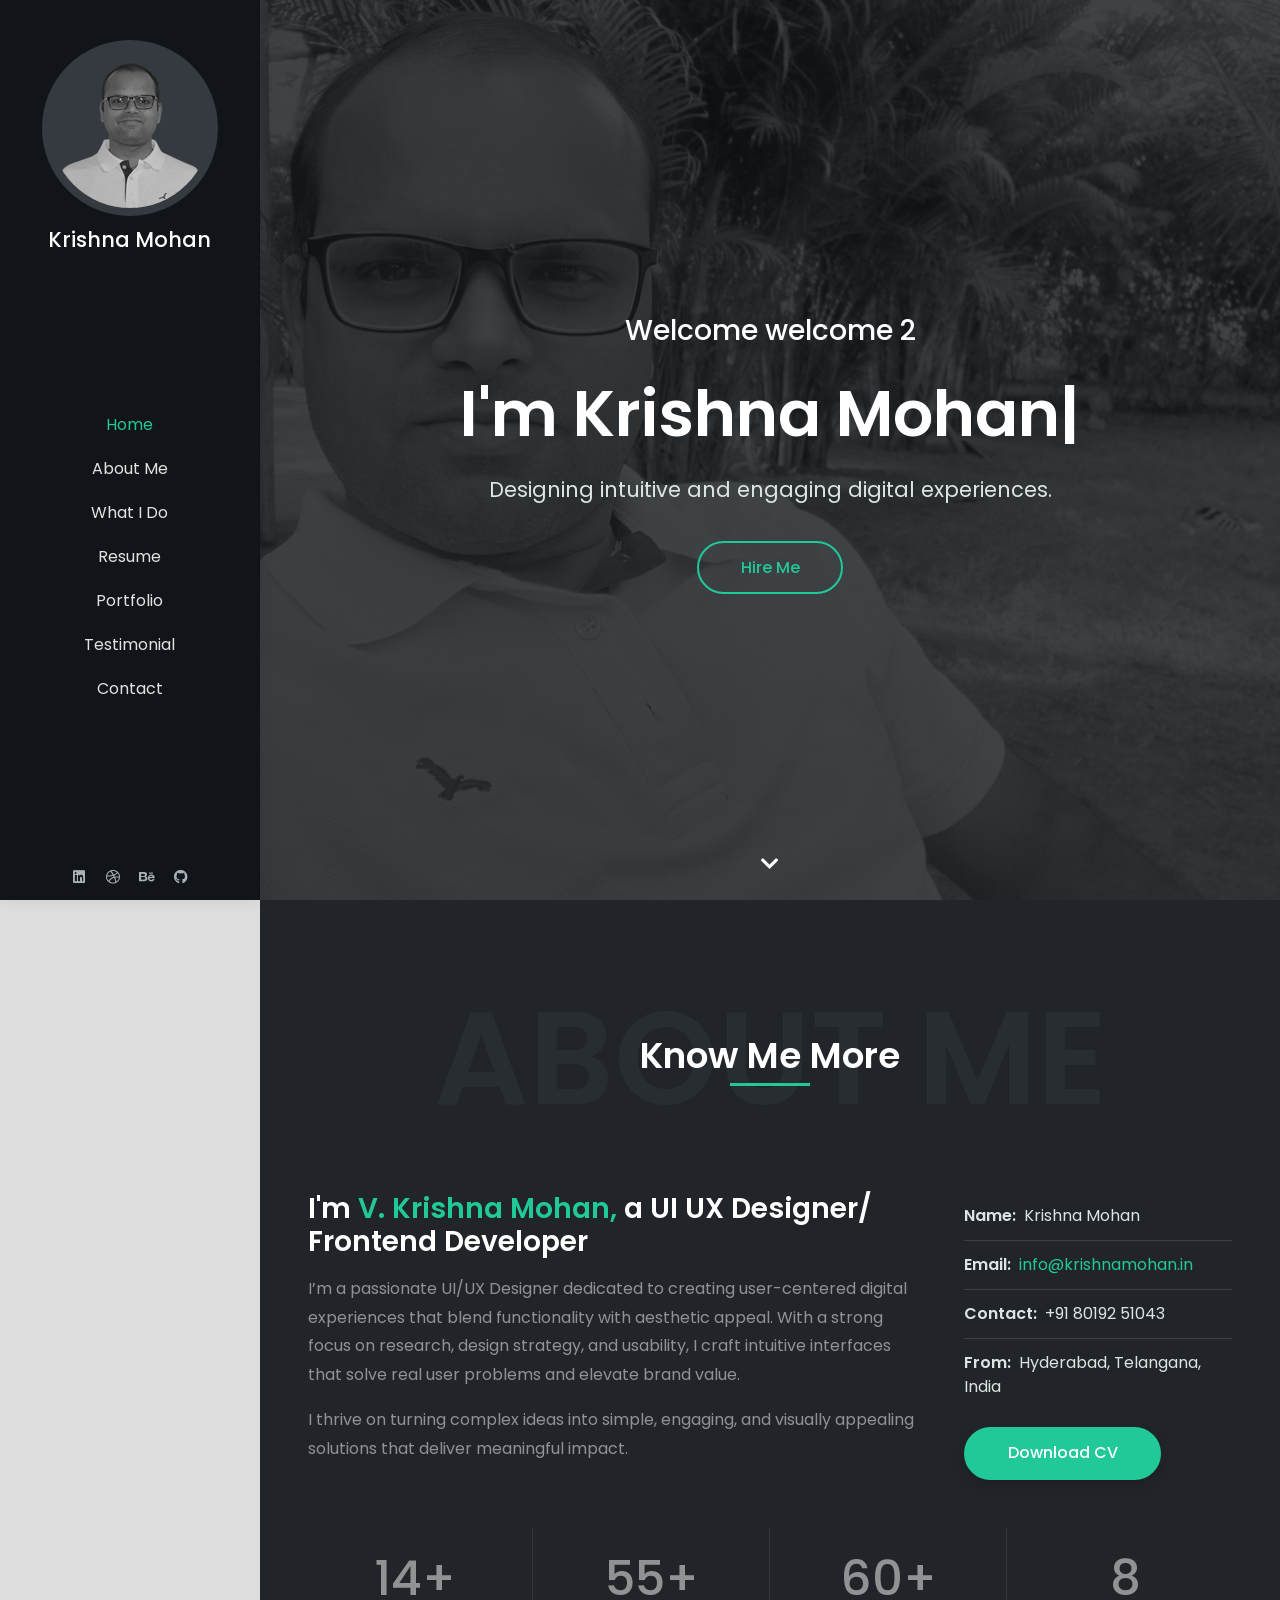
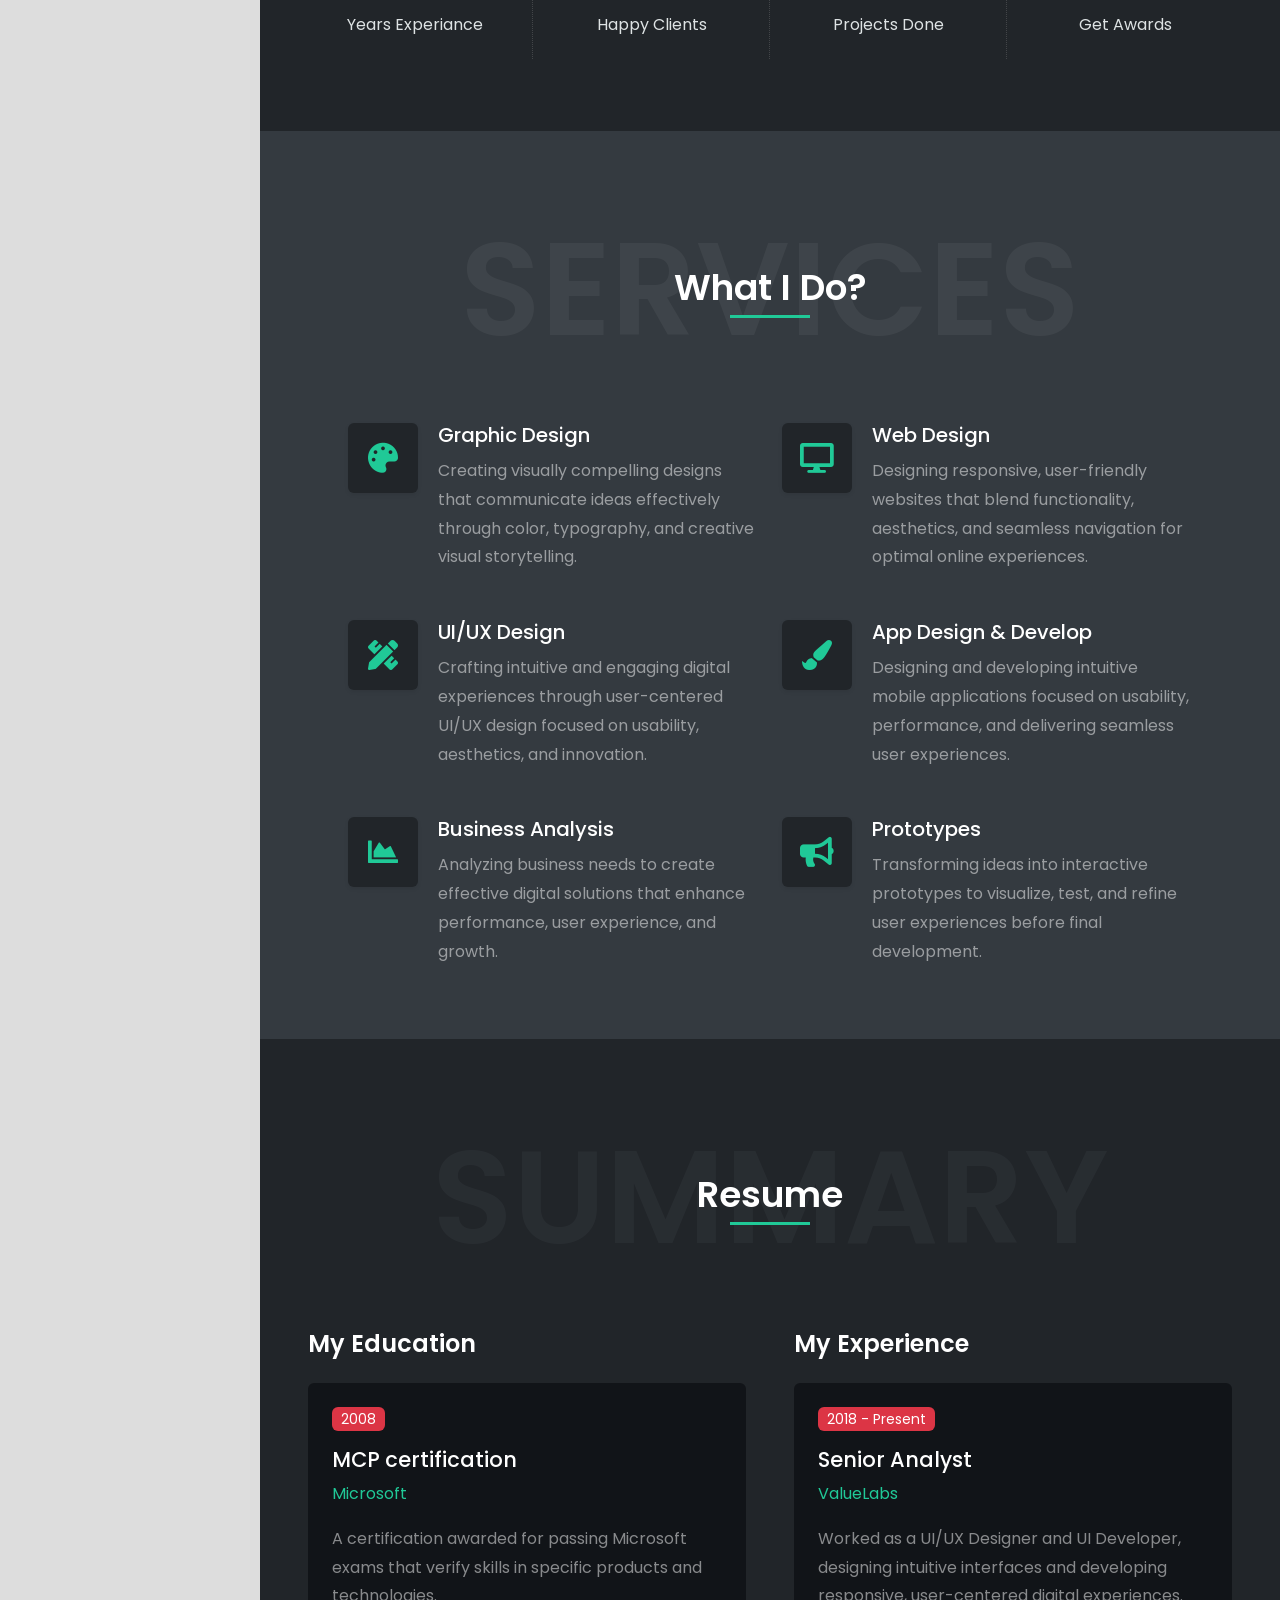
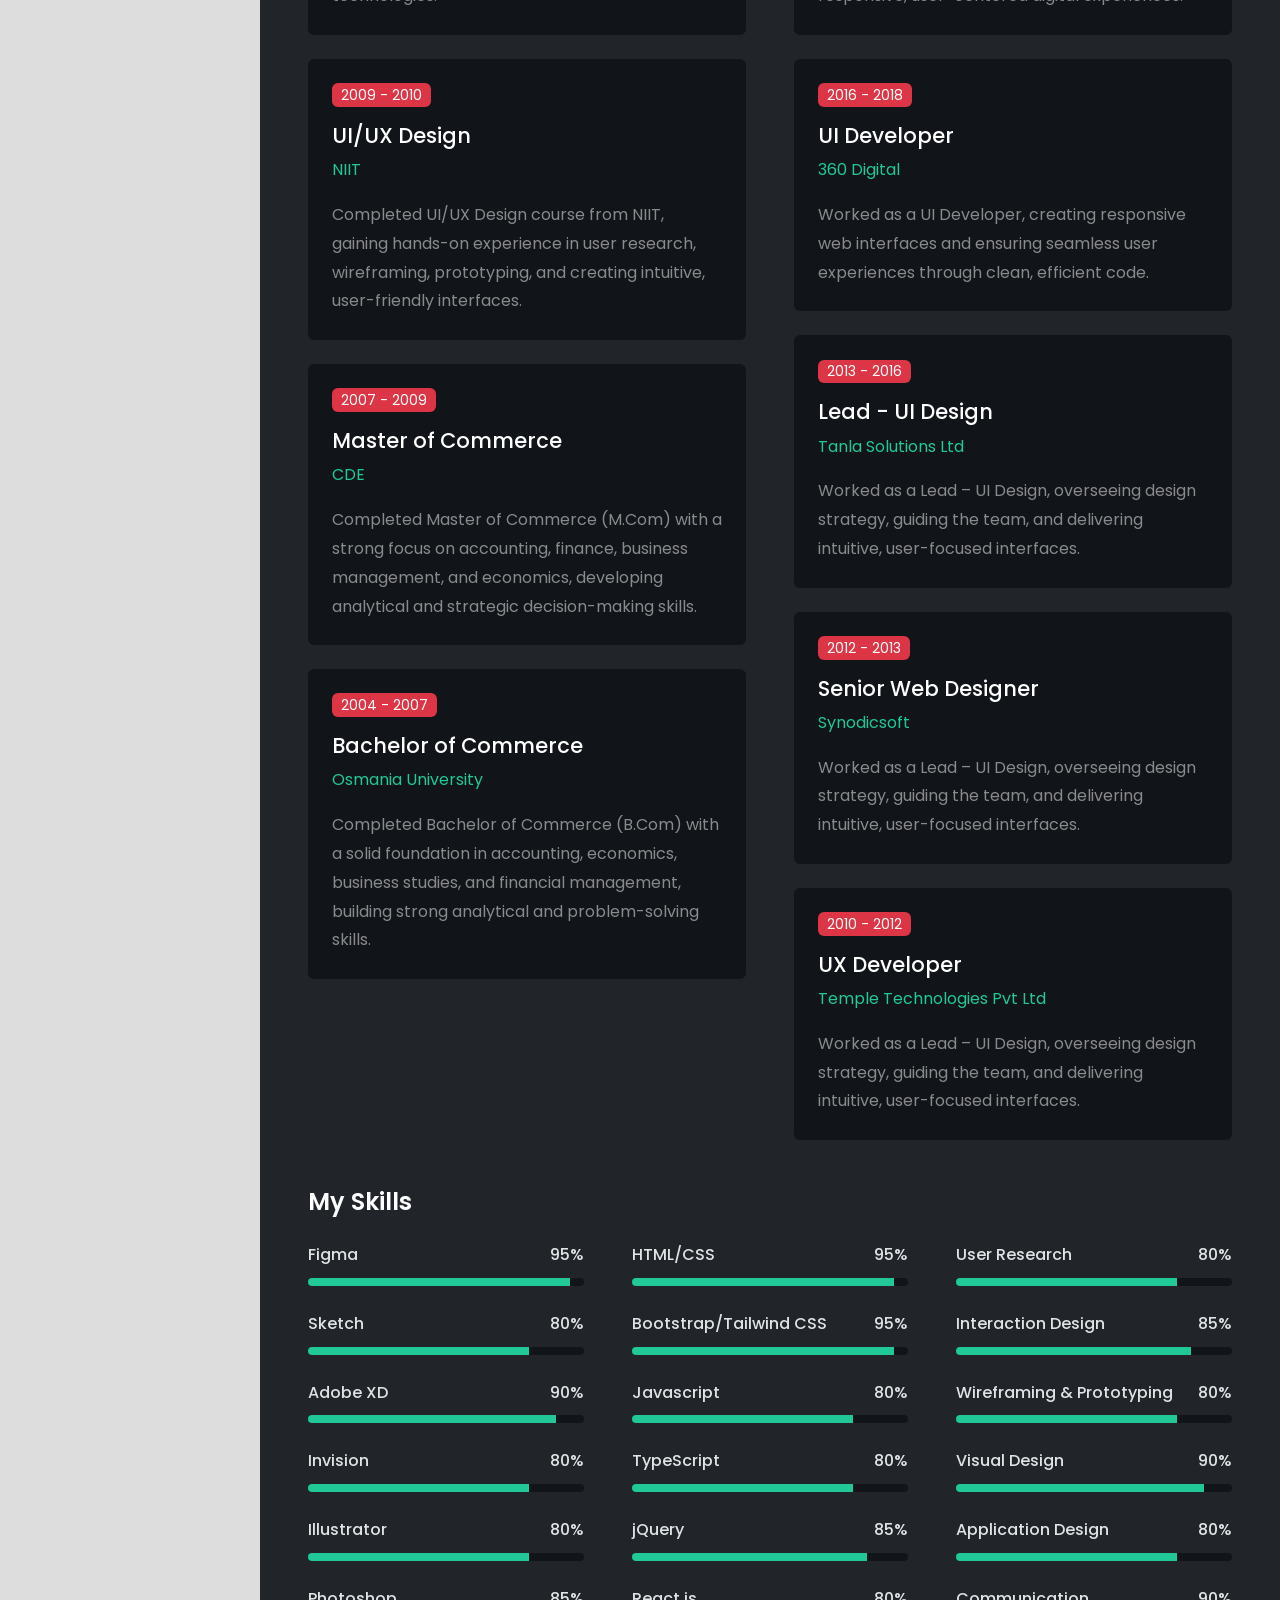
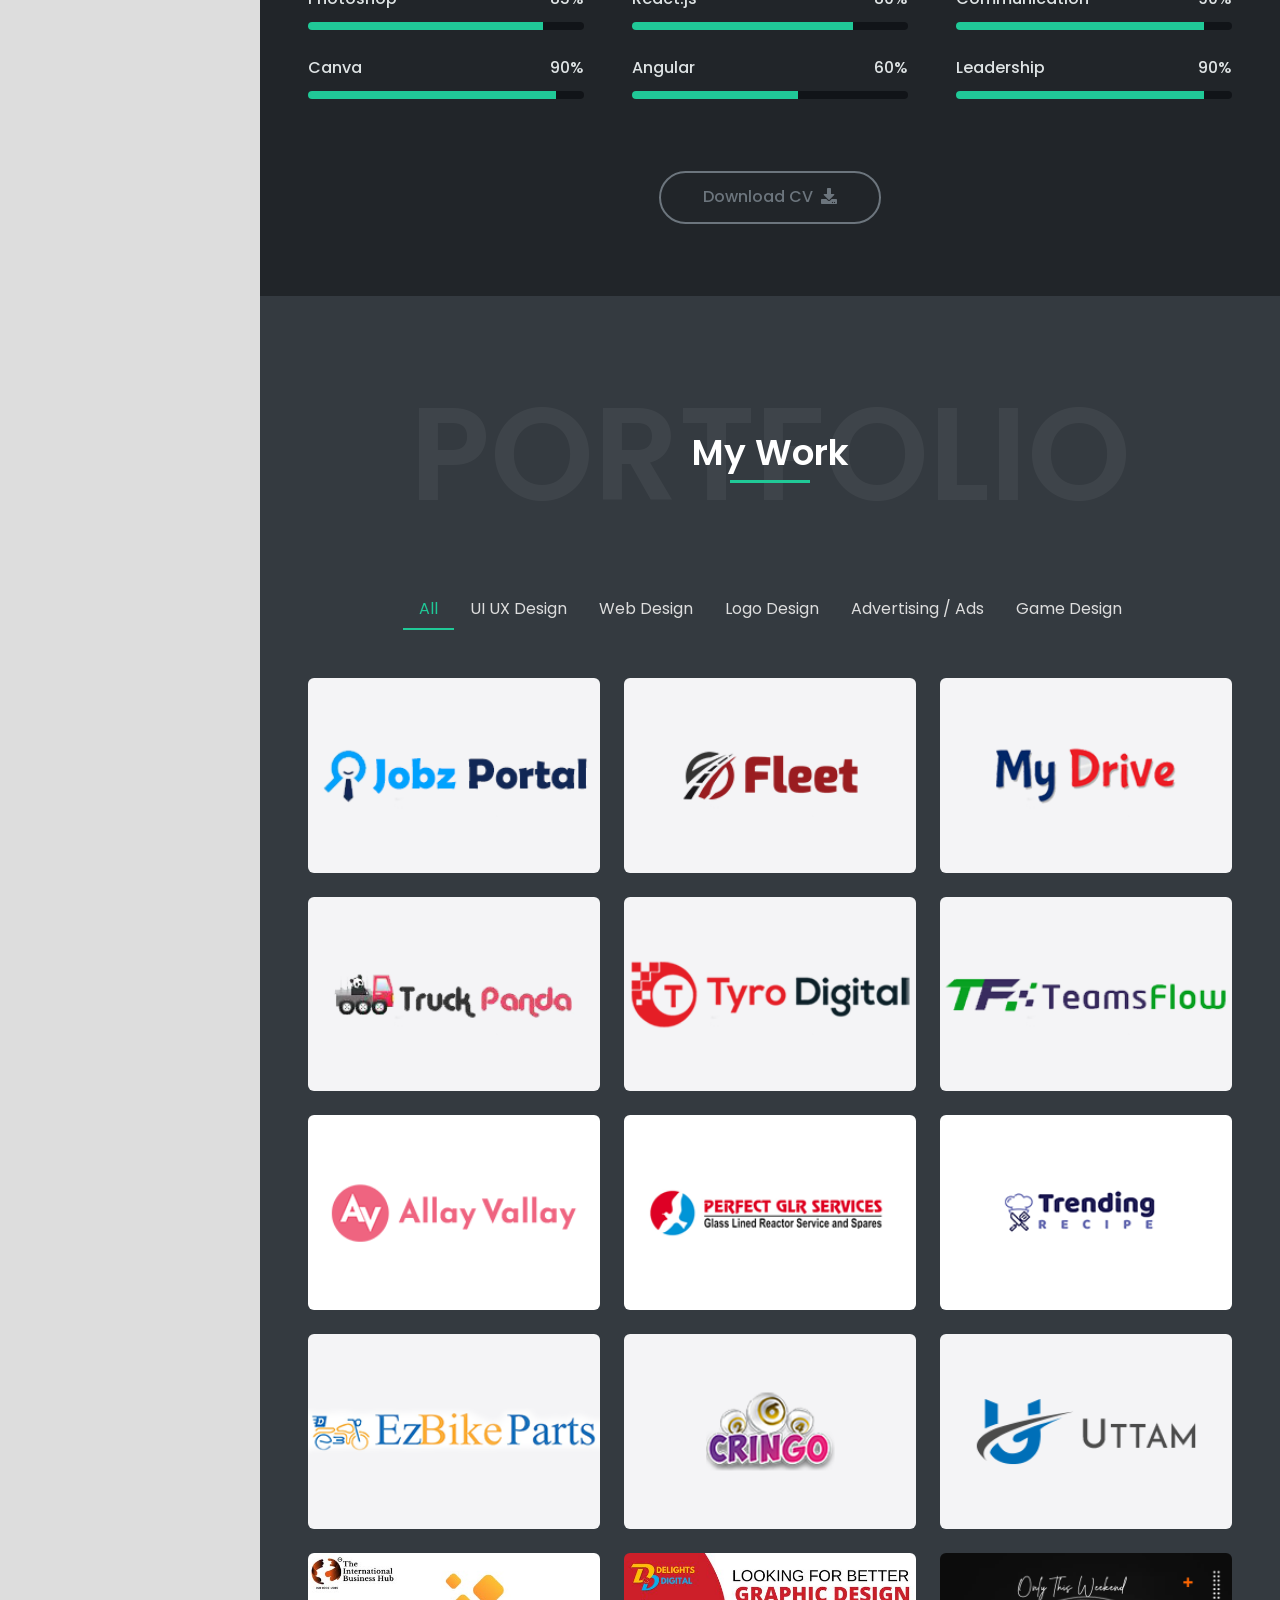
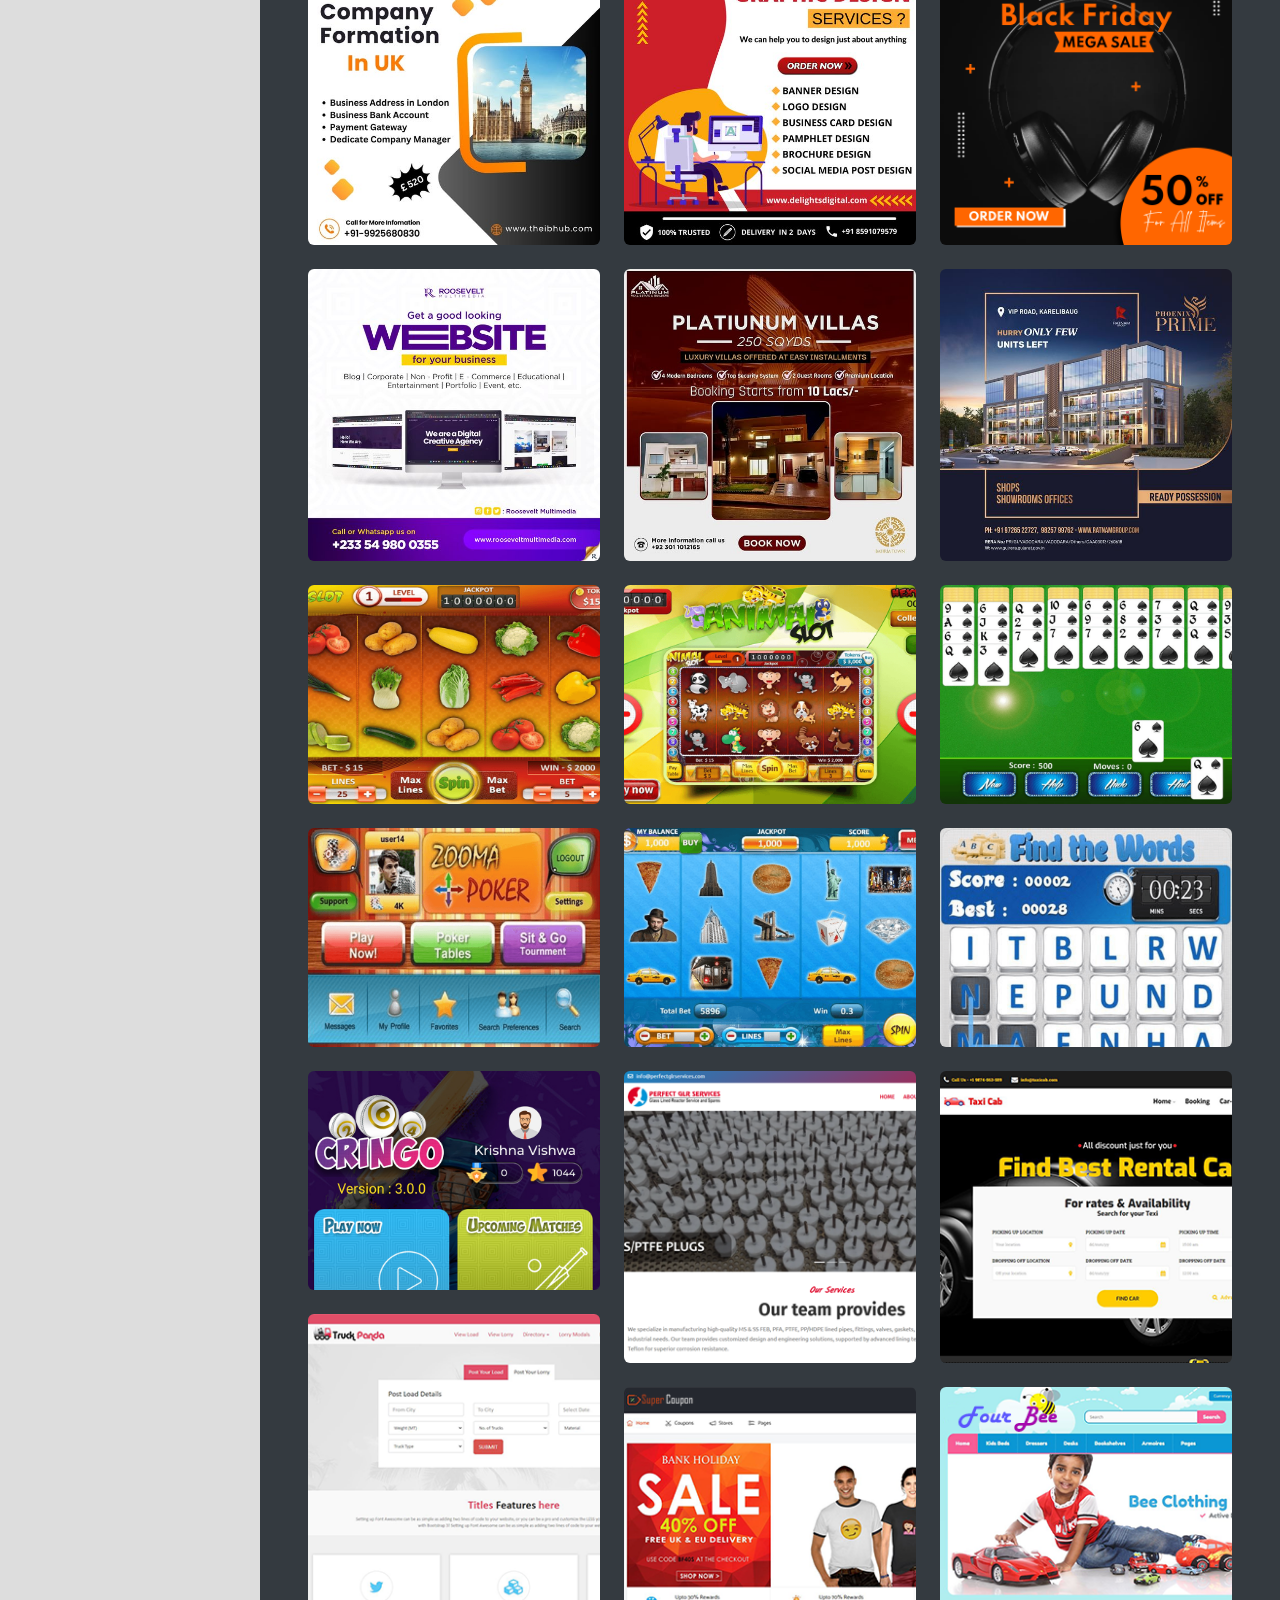
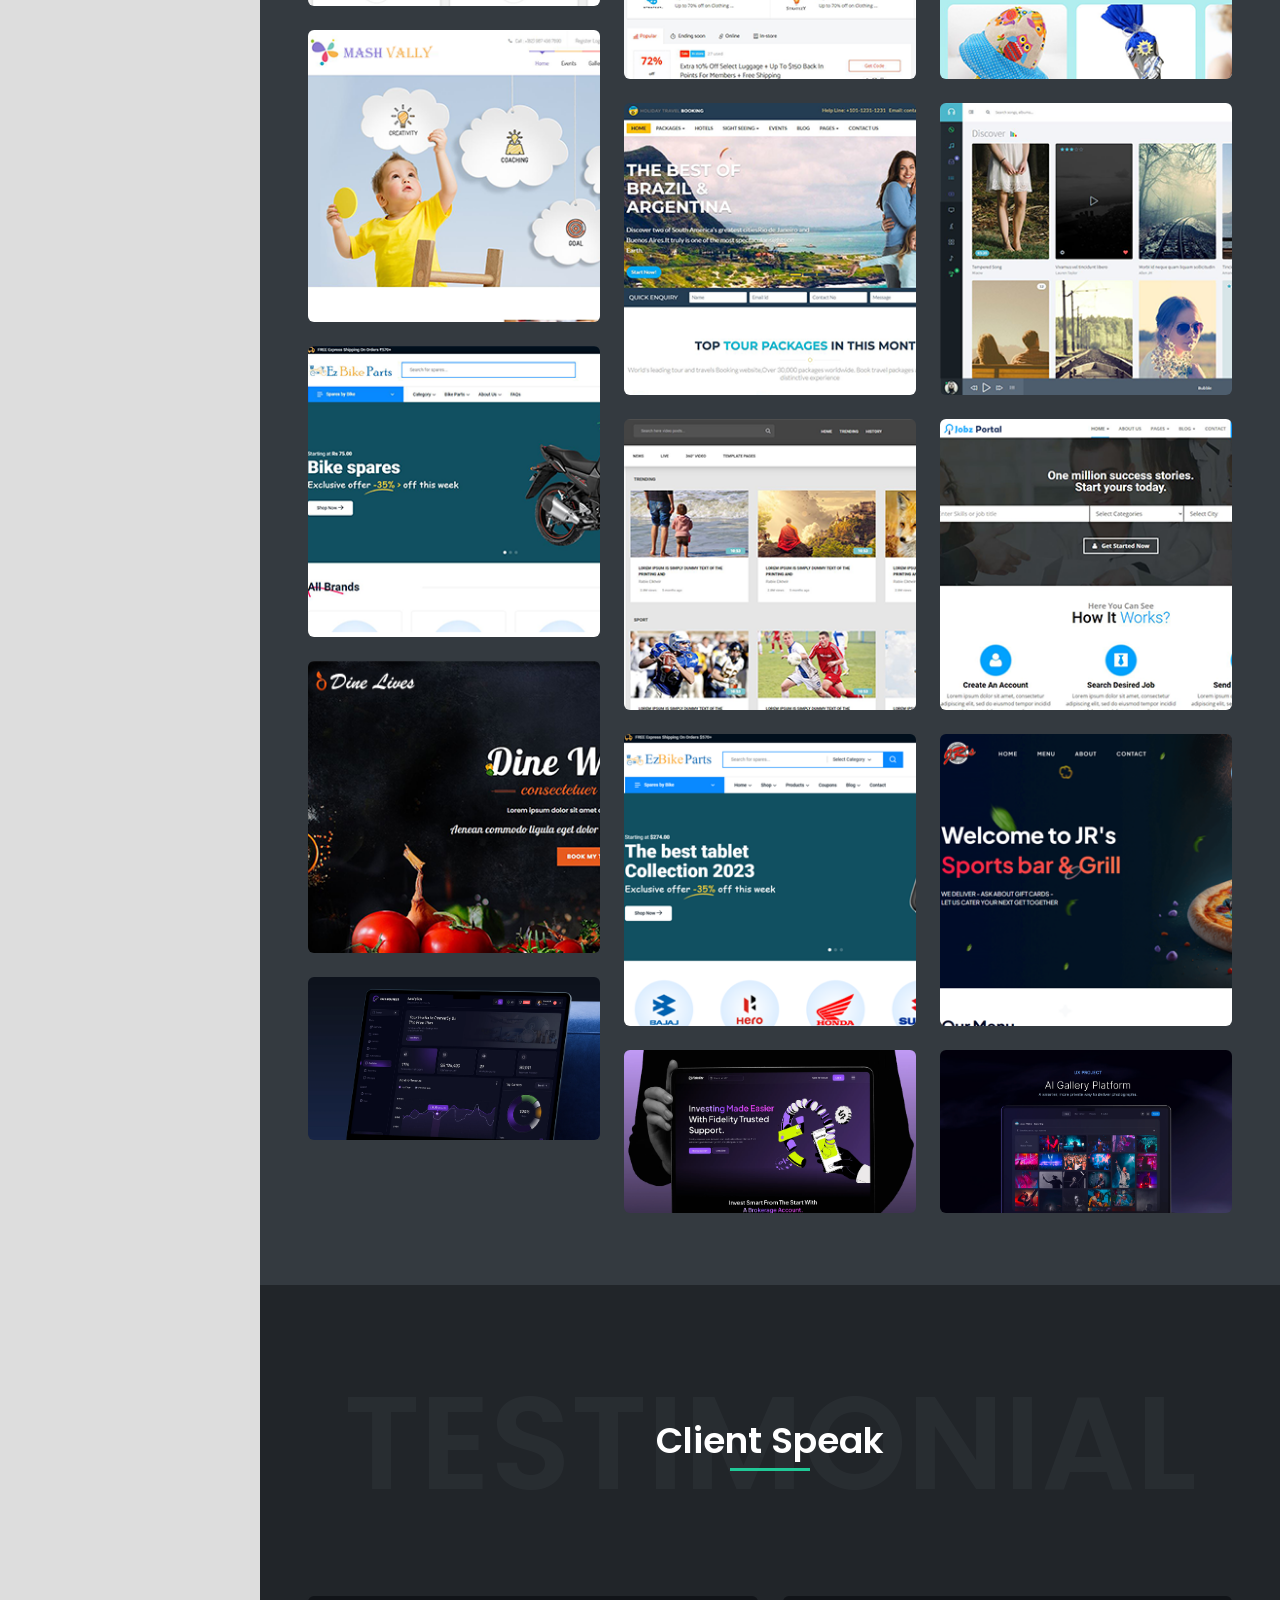
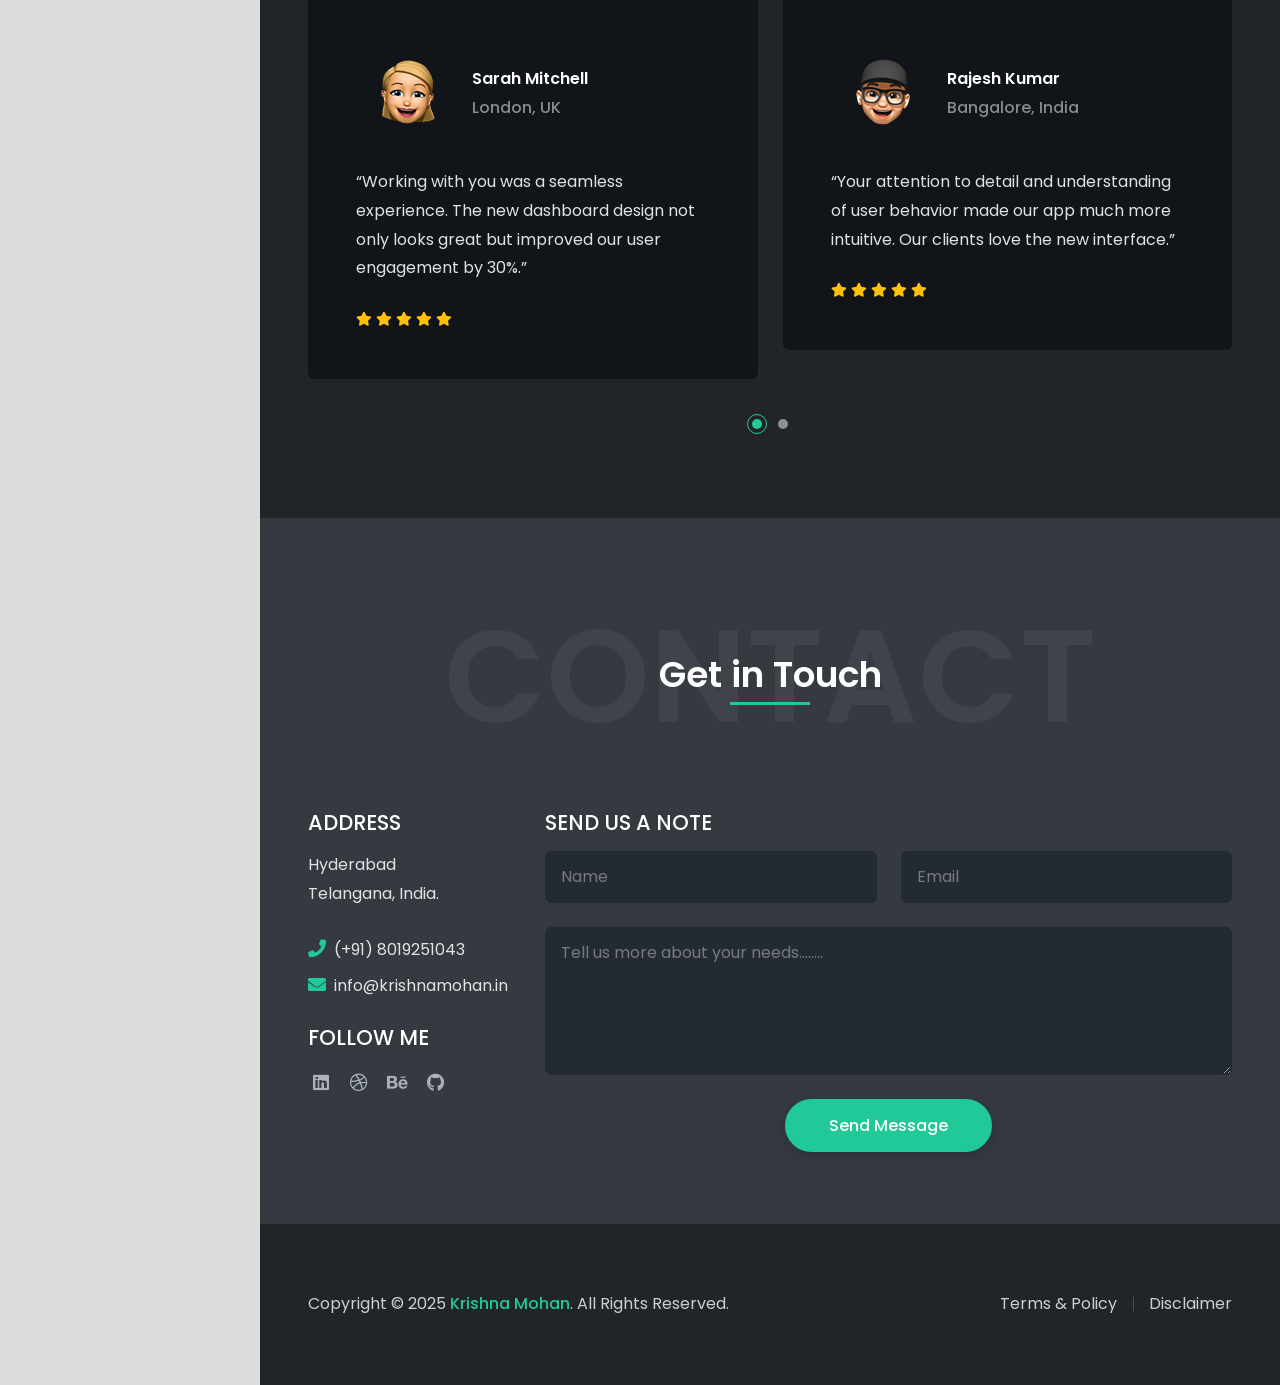
==== commit 369c3c26: "UI updated" ====
--- a/index.html
+++ b/index.html
@@ -6,7 +6,7 @@
   <meta http-equiv="X-UA-Compatible" content="IE=edge">
   <meta name="viewport" content="width=device-width, initial-scale=1">
   <link href="images/favicon.png" rel="icon" />
-  <title>Krishna Mohan - DevOps Engineer </title>
+  <title> Krishna Mohan - DevOps Engineer </title>
   <meta name="description" content="Krishna Mohan is responsive bootstrap 5 one page personal portfolio html template.">
   <meta name="author" content="krishnamohan.in">
 
@@ -114,7 +114,7 @@
                     <p>Building Beautiful Interfaces</p>
                     <p>I make ideas come alive online.</p>
                   </div>
-                  <p class="text-7 fw-500 text-white mb-2 mb-md-3">Welcome</p>
+                  <p class="text-7 fw-500 text-white mb-2 mb-md-3">Welcome welcome 2</p>
                   <h2 class="text-16 fw-600 text-white mb-2 mb-md-3"><span class="typed"></span></h2>
                   <p class="text-5 text-light mb-4">Designing intuitive and engaging digital experiences.</p>
                   <a href="#contact" class="btn btn-outline-primary rounded-pill shadow-none smooth-scroll mt-2">Hire
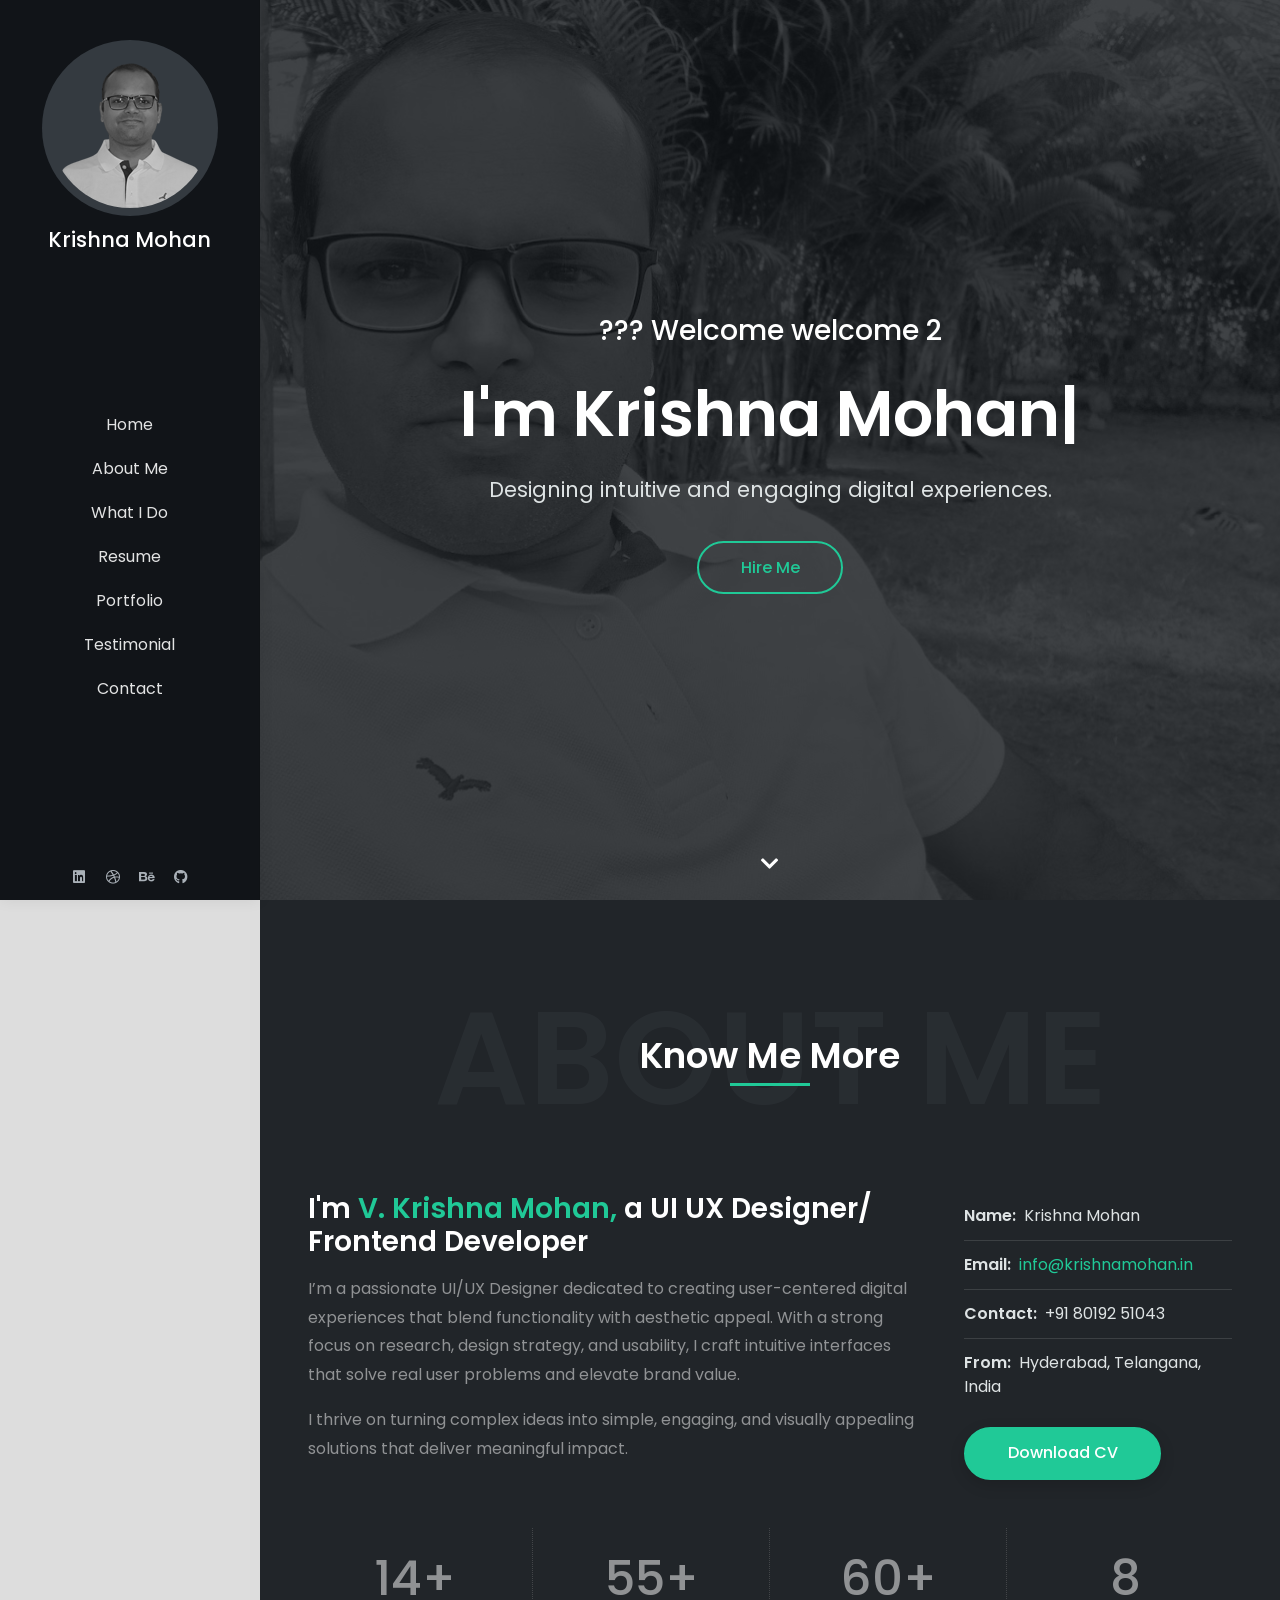
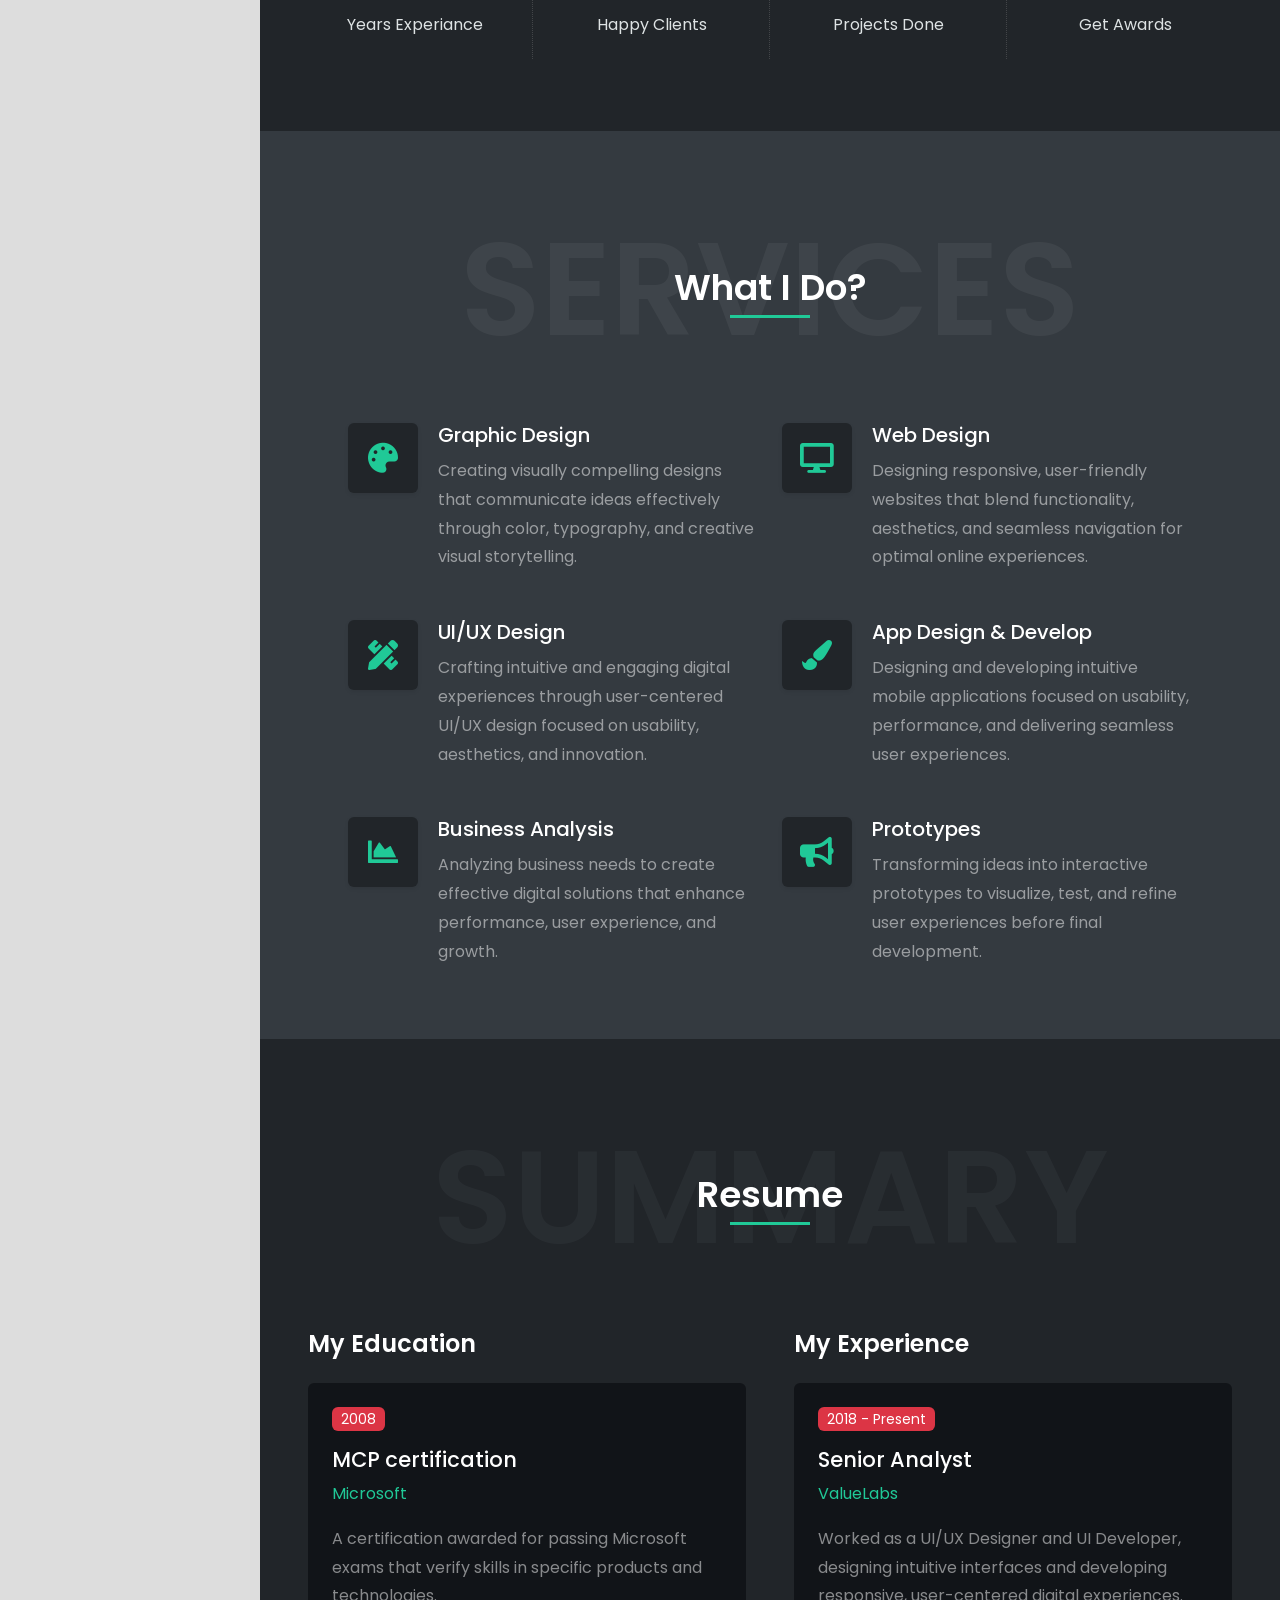
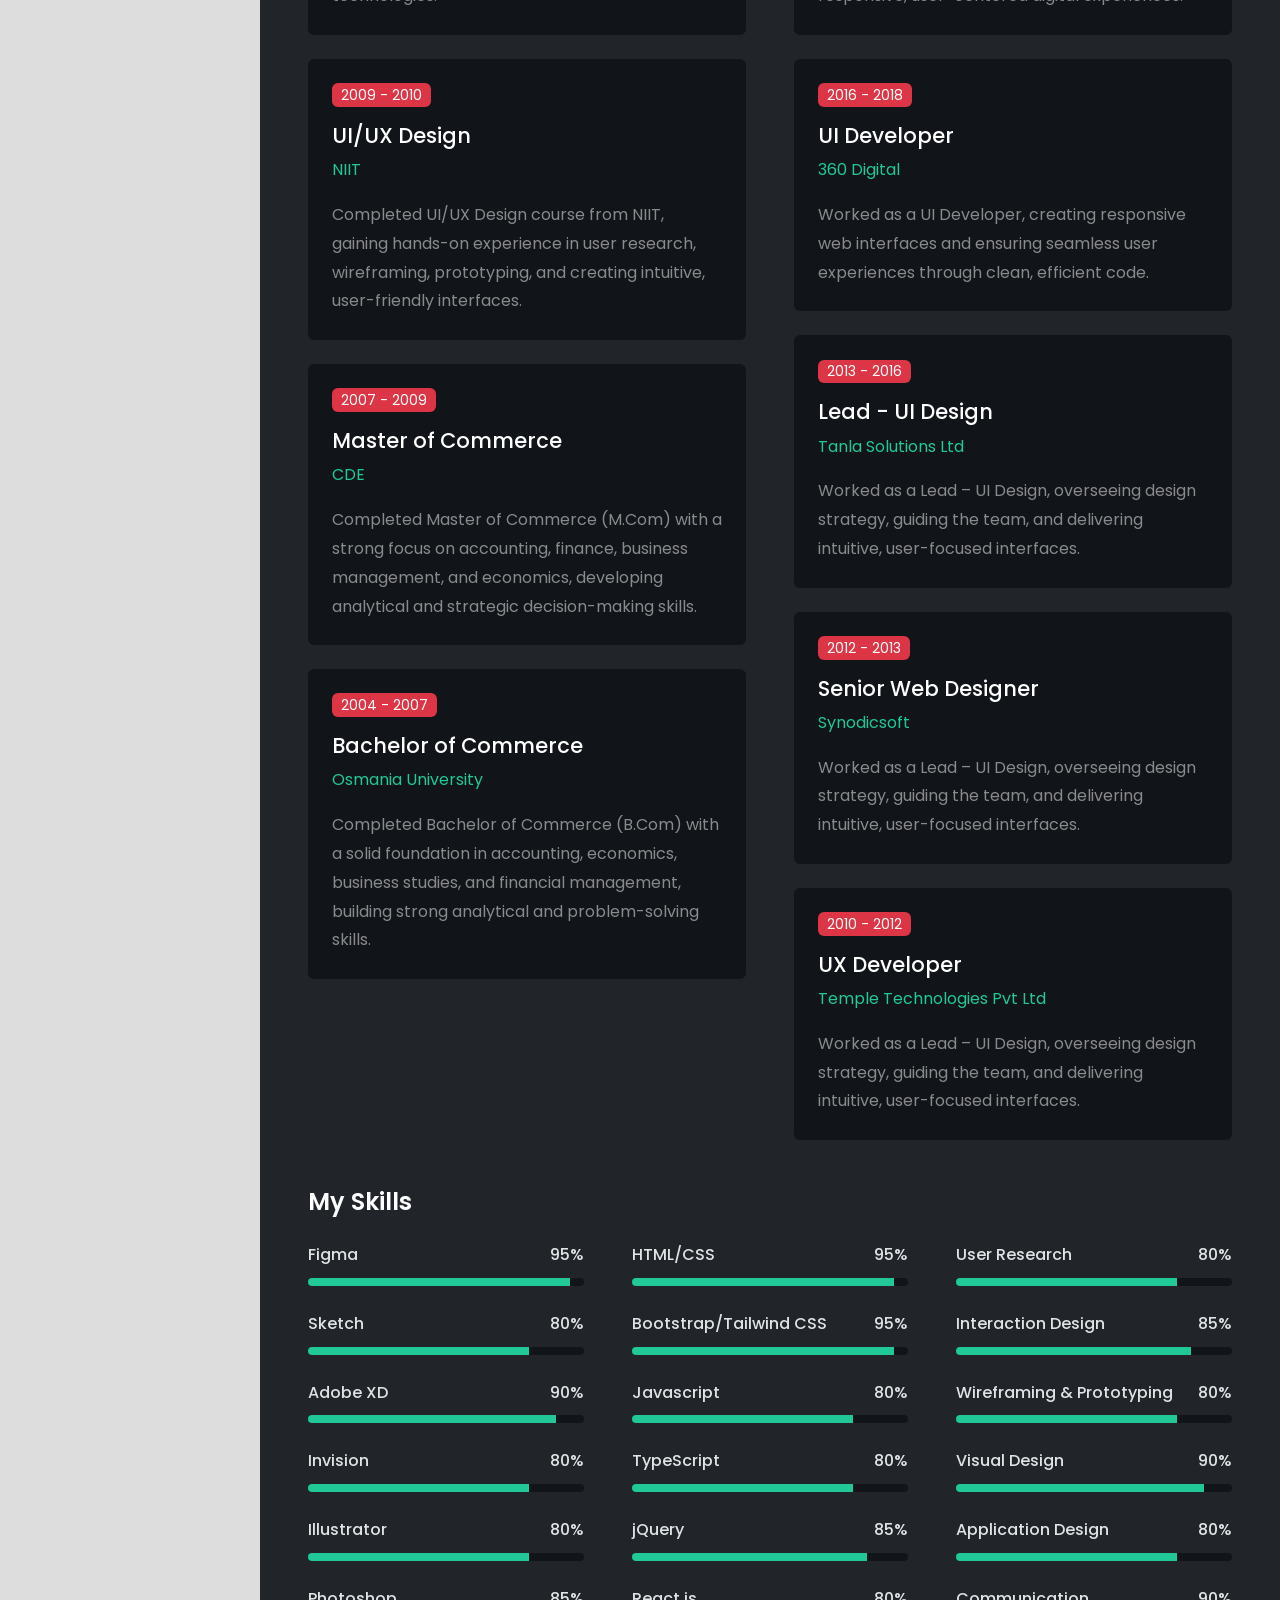
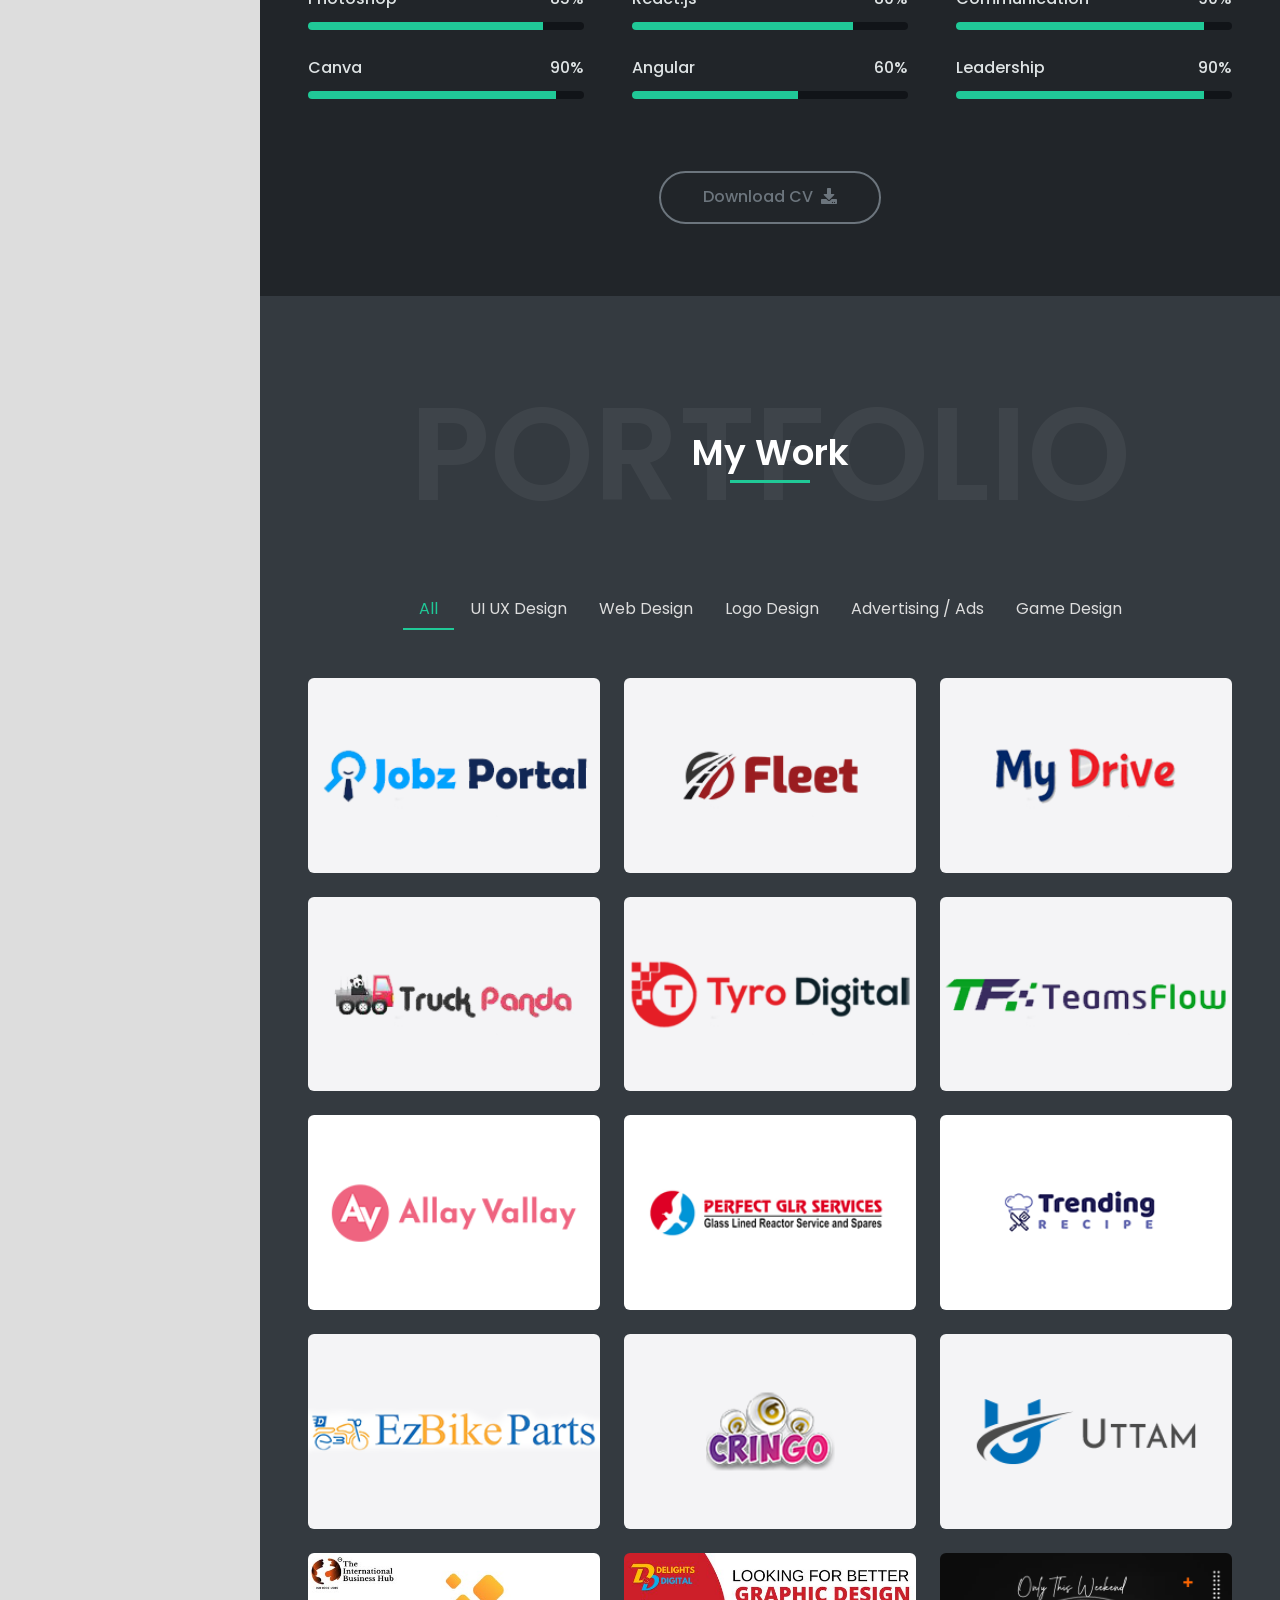
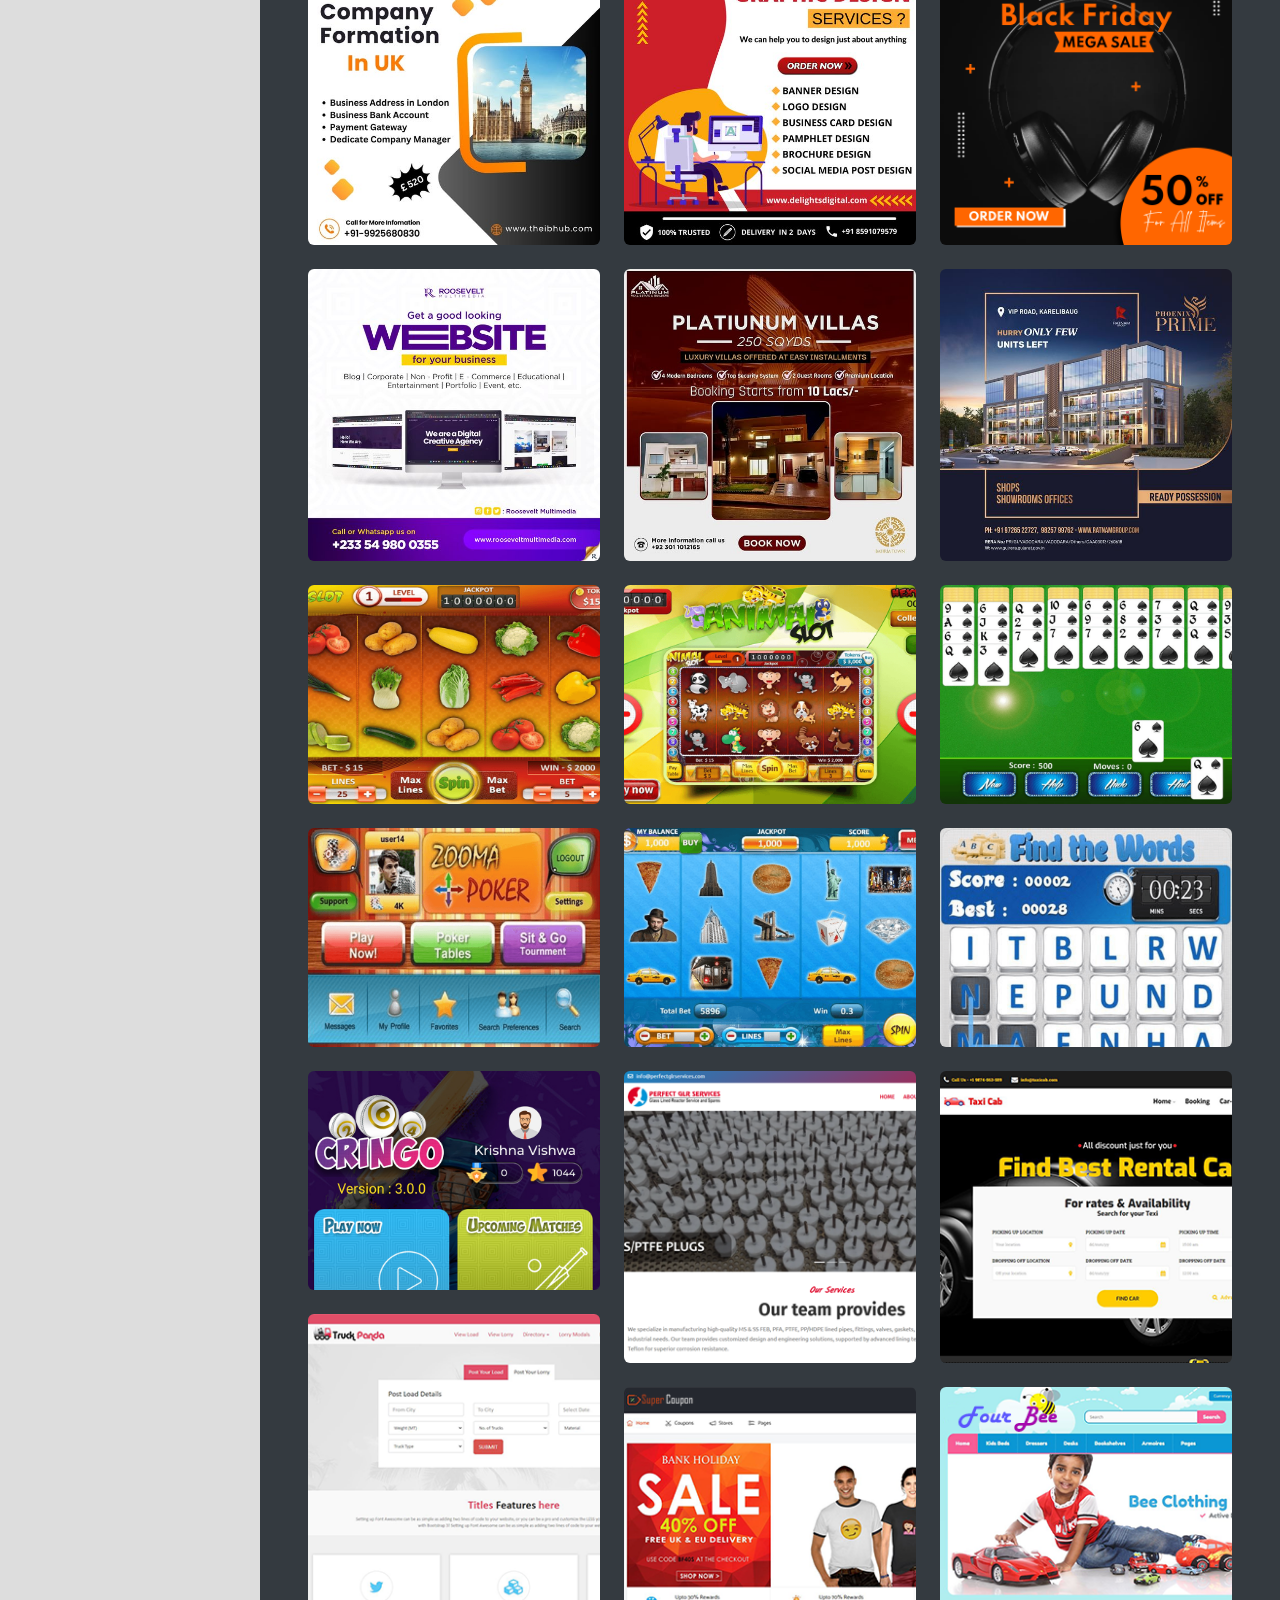
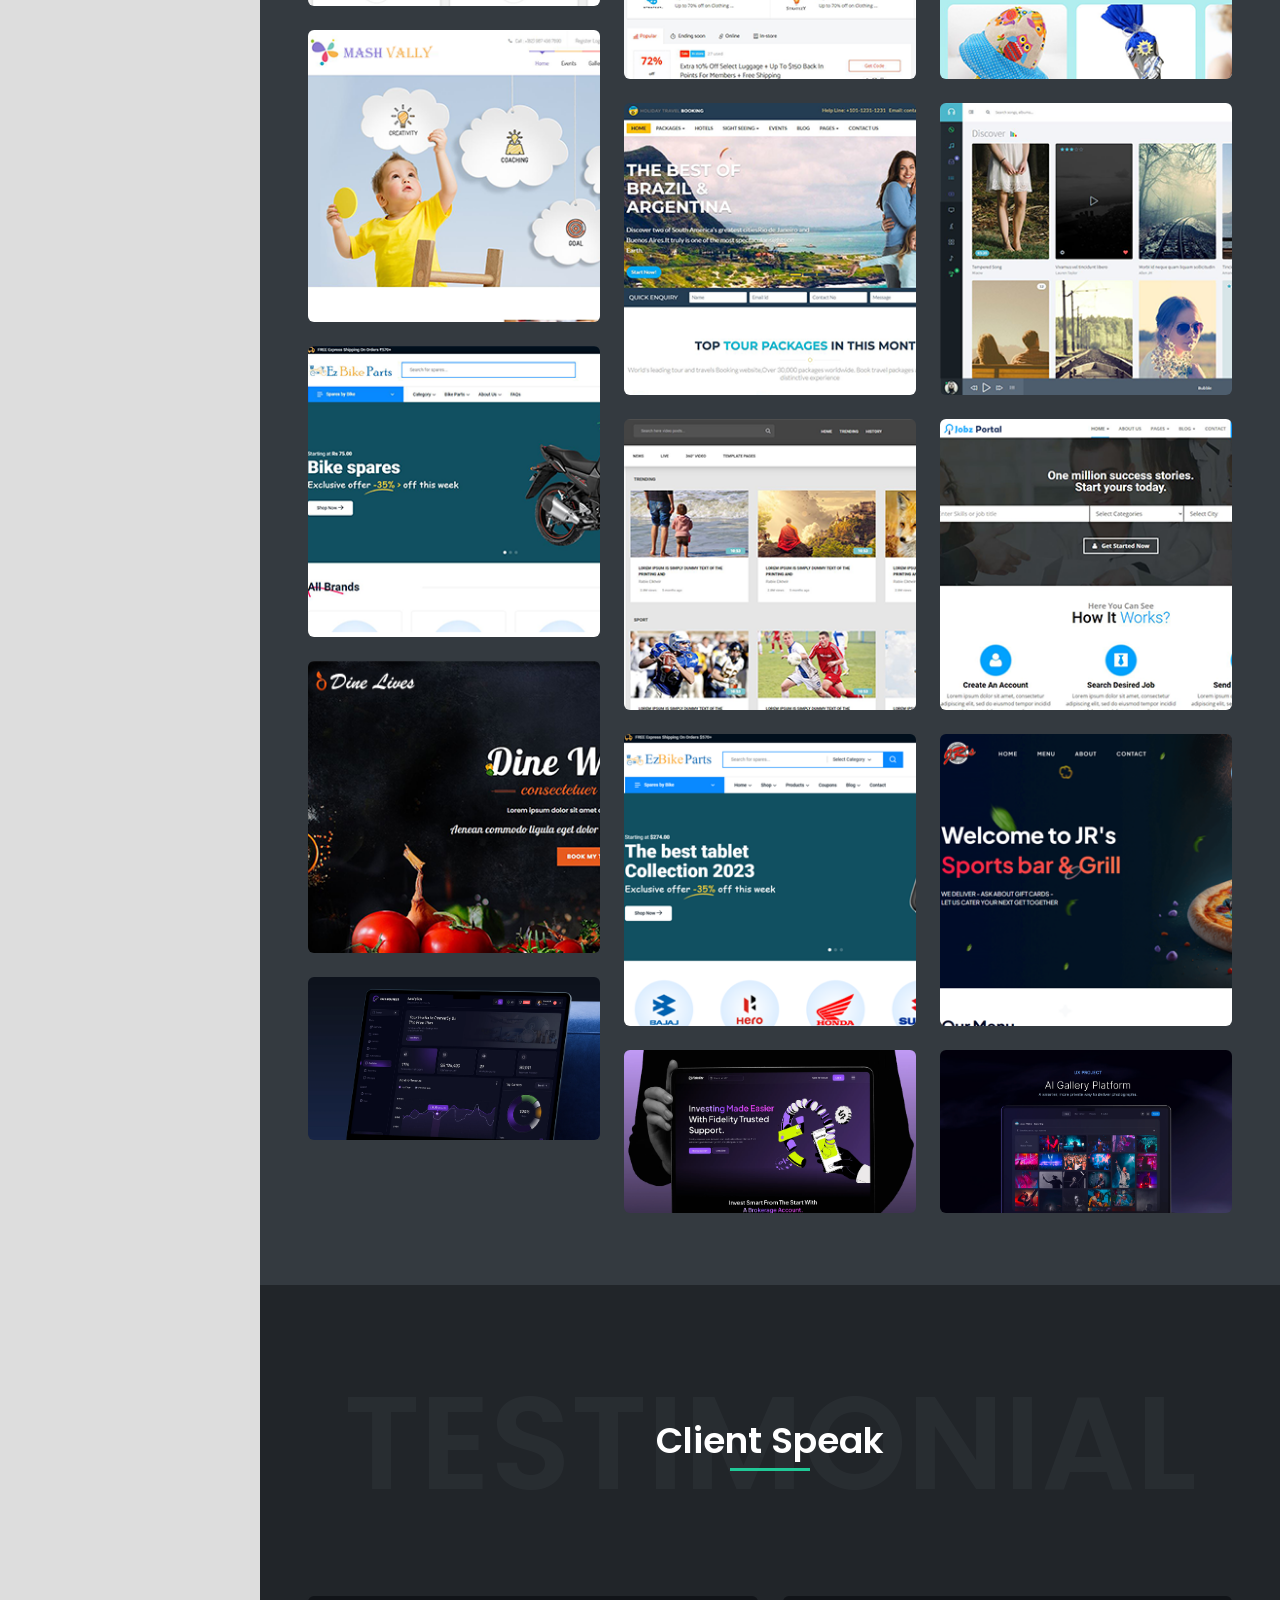
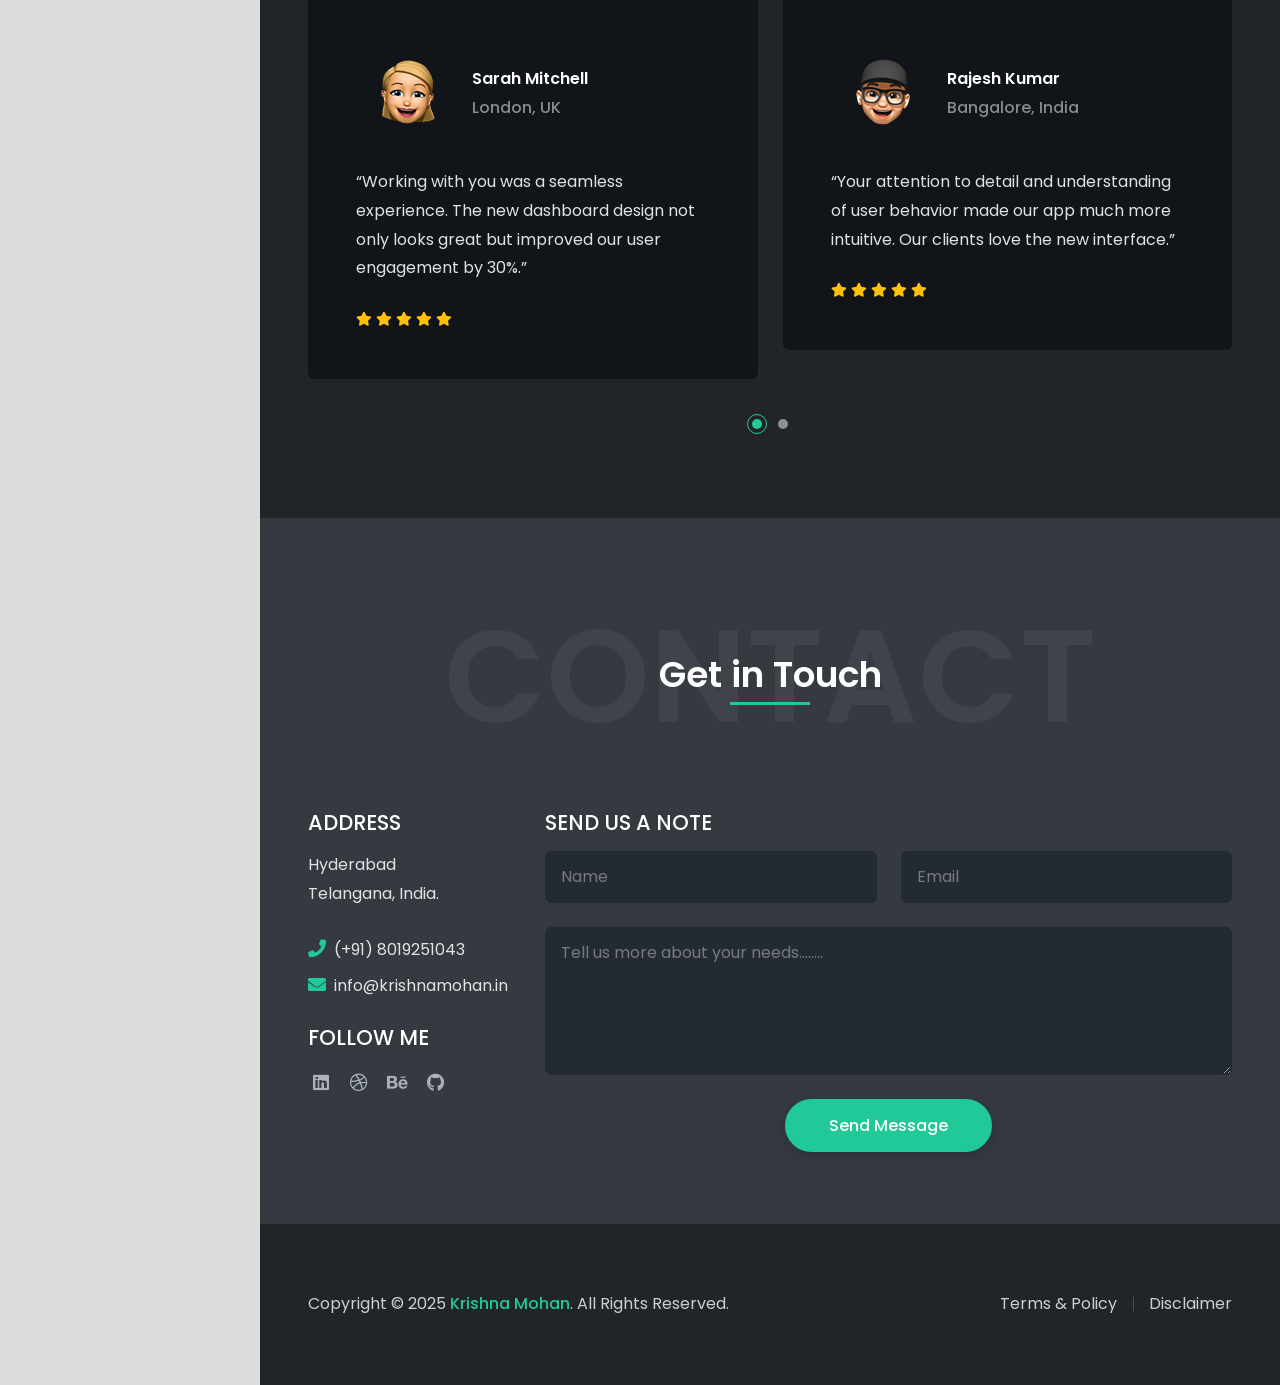
==== commit 666898f8: "index updated" ====
--- a/index.html
+++ b/index.html
@@ -6,7 +6,7 @@
   <meta http-equiv="X-UA-Compatible" content="IE=edge">
   <meta name="viewport" content="width=device-width, initial-scale=1">
   <link href="images/favicon.png" rel="icon" />
-  <title> Krishna Mohan - DevOps Engineer </title>
+  <title> ??? Krishna Mohan - DevOps Engineer </title>
   <meta name="description" content="Krishna Mohan is responsive bootstrap 5 one page personal portfolio html template.">
   <meta name="author" content="krishnamohan.in">
 
@@ -114,7 +114,7 @@
                     <p>Building Beautiful Interfaces</p>
                     <p>I make ideas come alive online.</p>
                   </div>
-                  <p class="text-7 fw-500 text-white mb-2 mb-md-3">Welcome welcome 2</p>
+                  <p class="text-7 fw-500 text-white mb-2 mb-md-3">??? Welcome welcome 2</p>
                   <h2 class="text-16 fw-600 text-white mb-2 mb-md-3"><span class="typed"></span></h2>
                   <p class="text-5 text-light mb-4">Designing intuitive and engaging digital experiences.</p>
                   <a href="#contact" class="btn btn-outline-primary rounded-pill shadow-none smooth-scroll mt-2">Hire
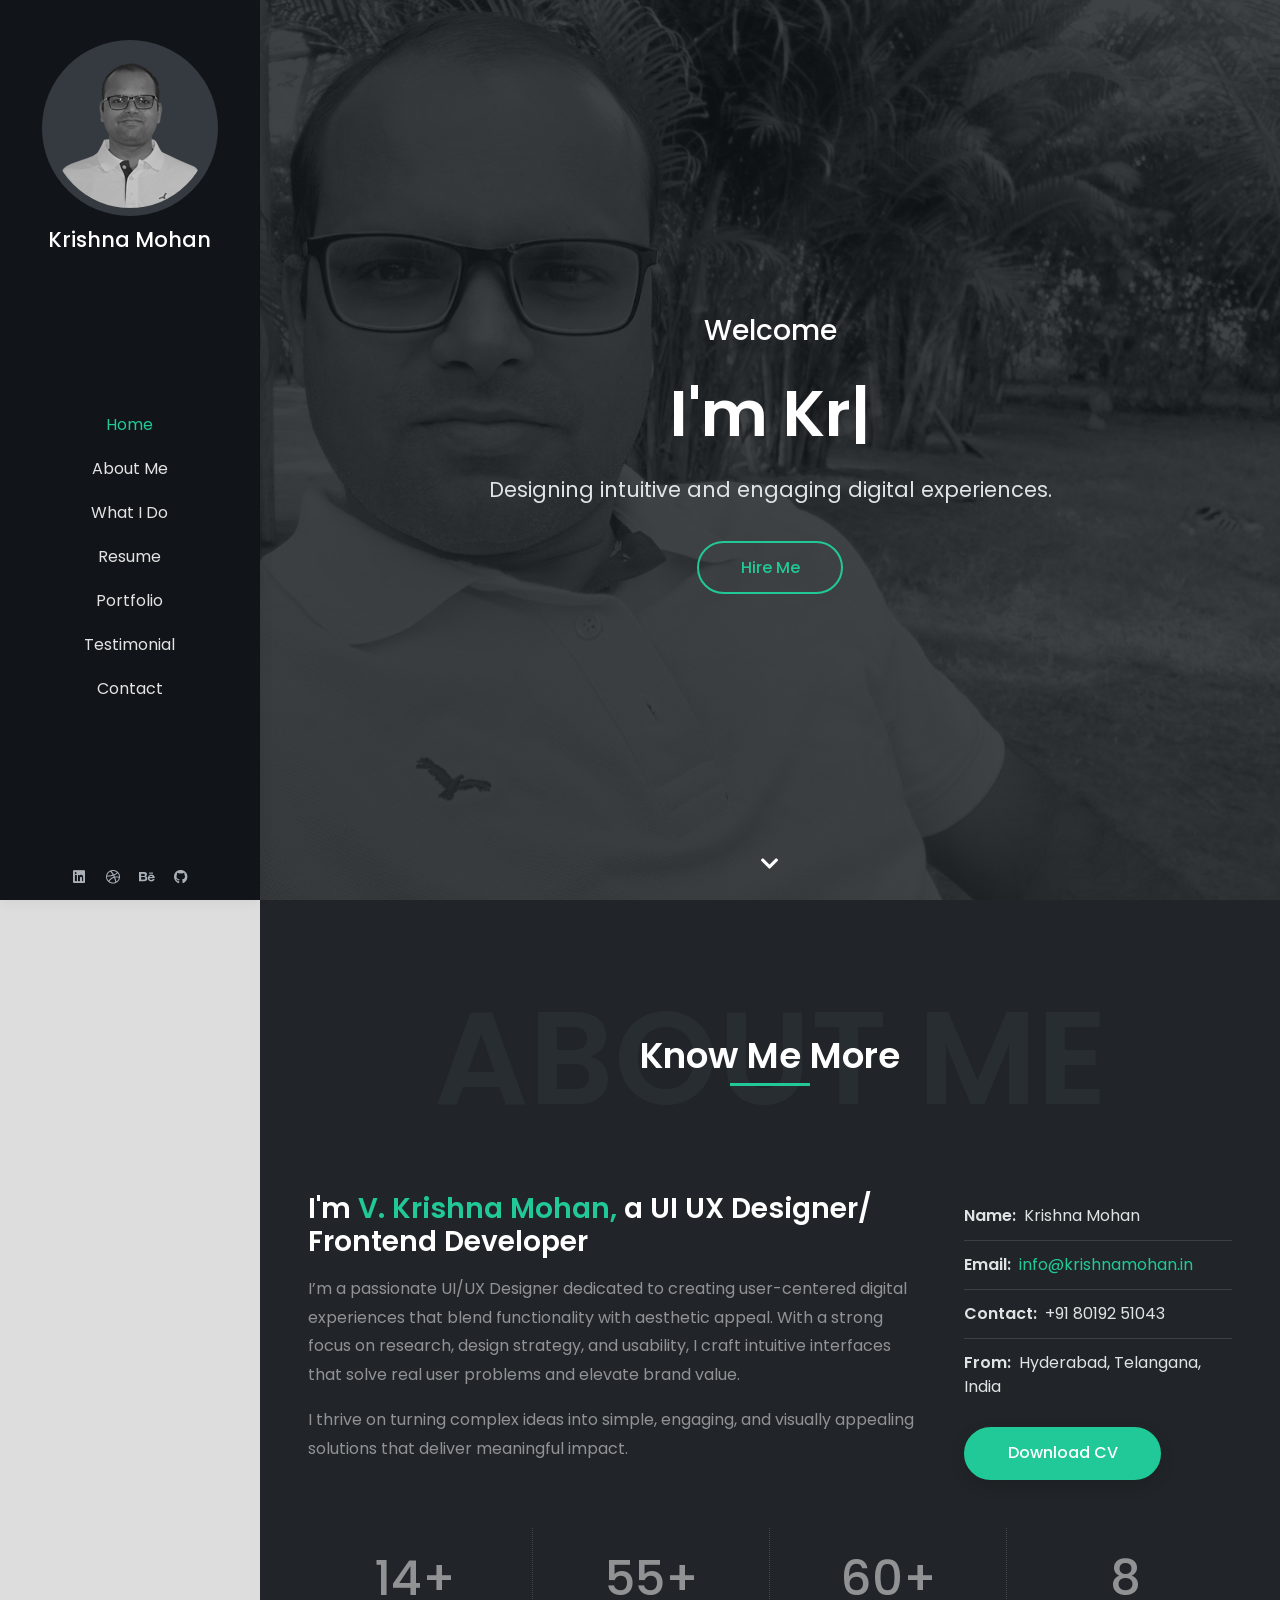
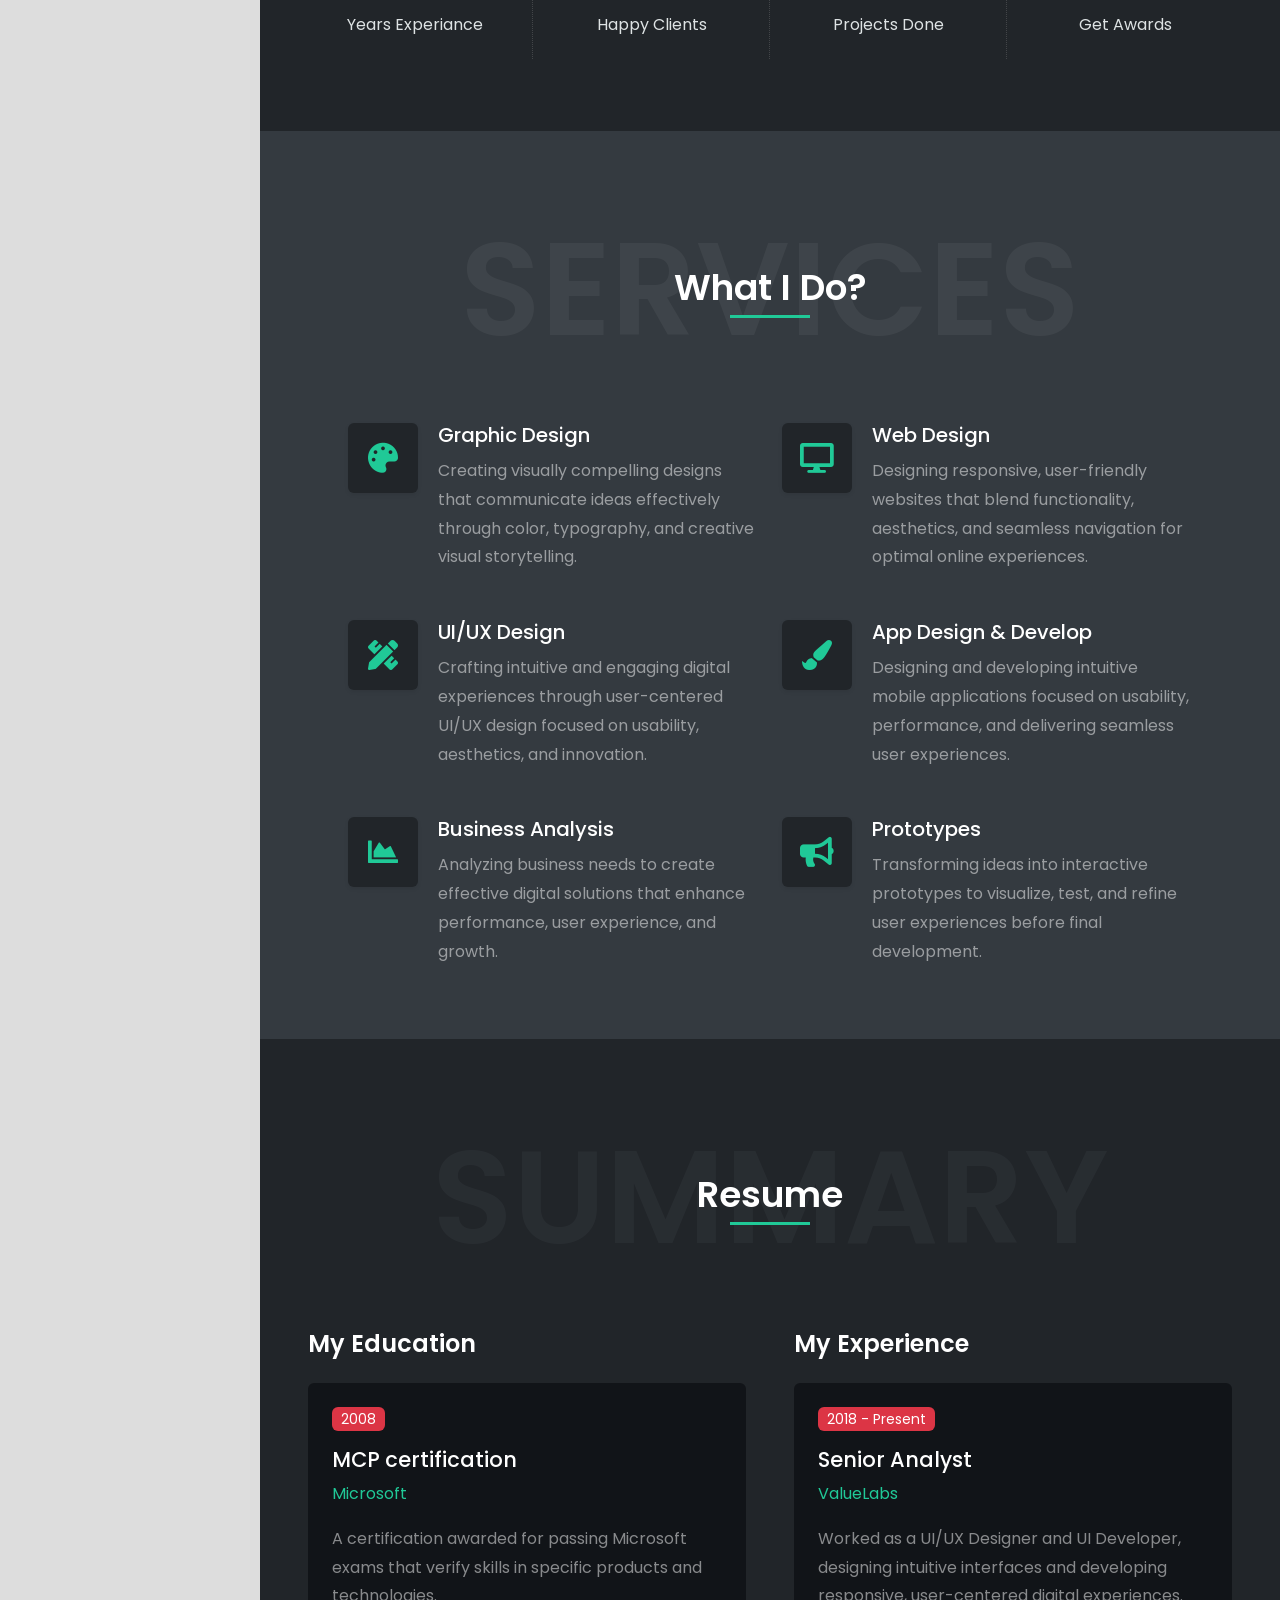
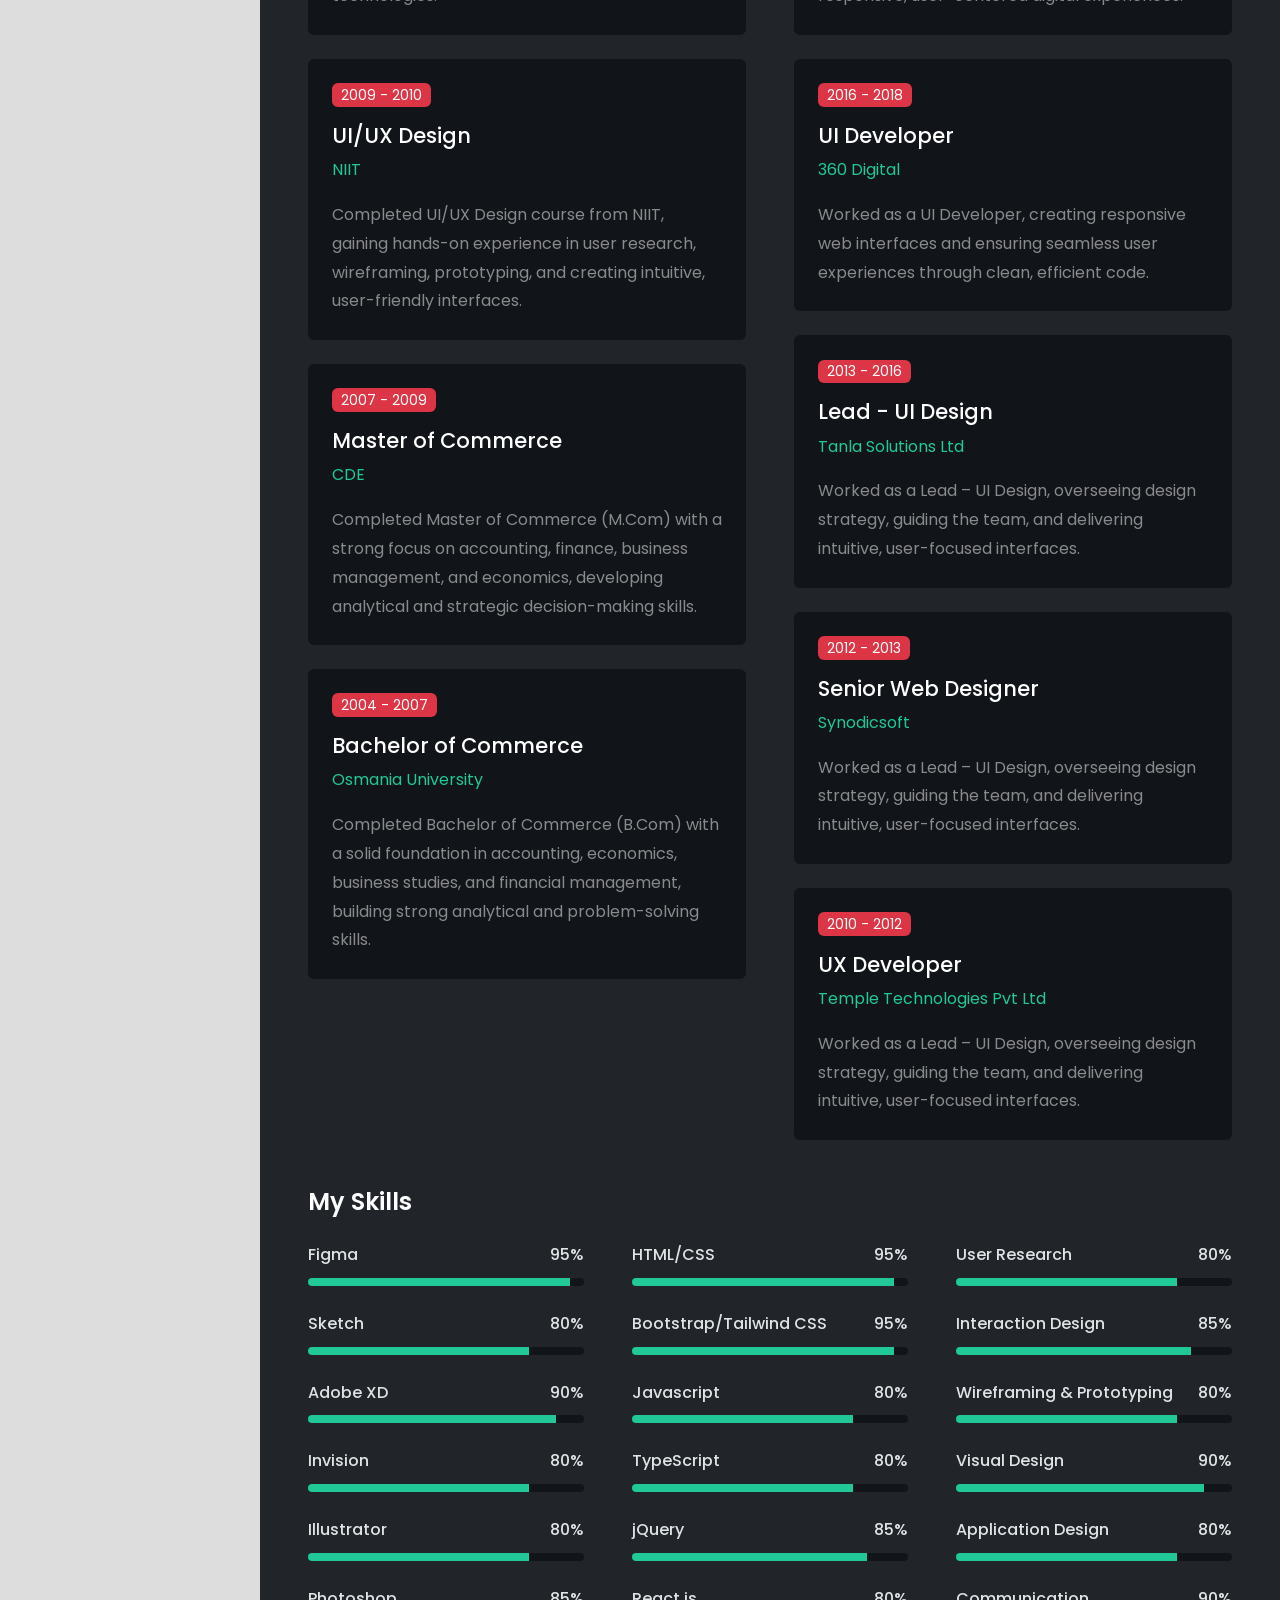
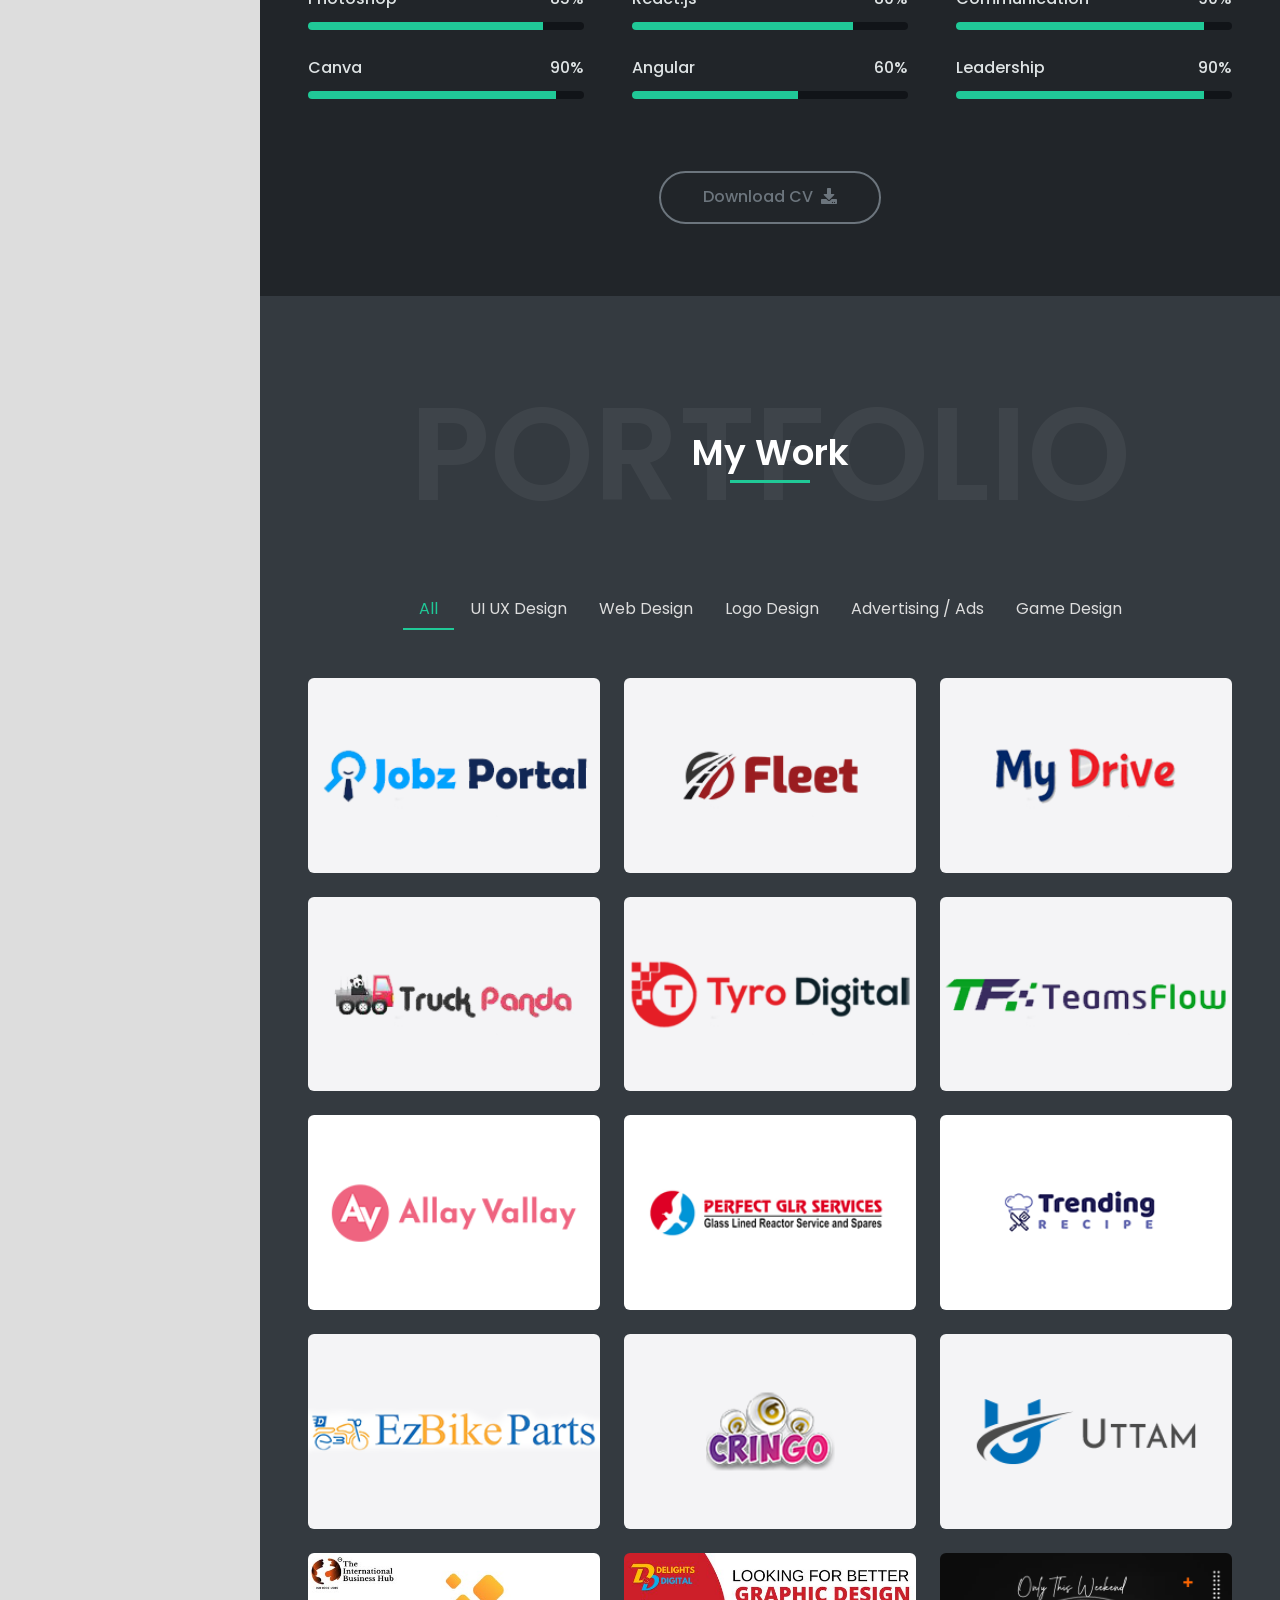
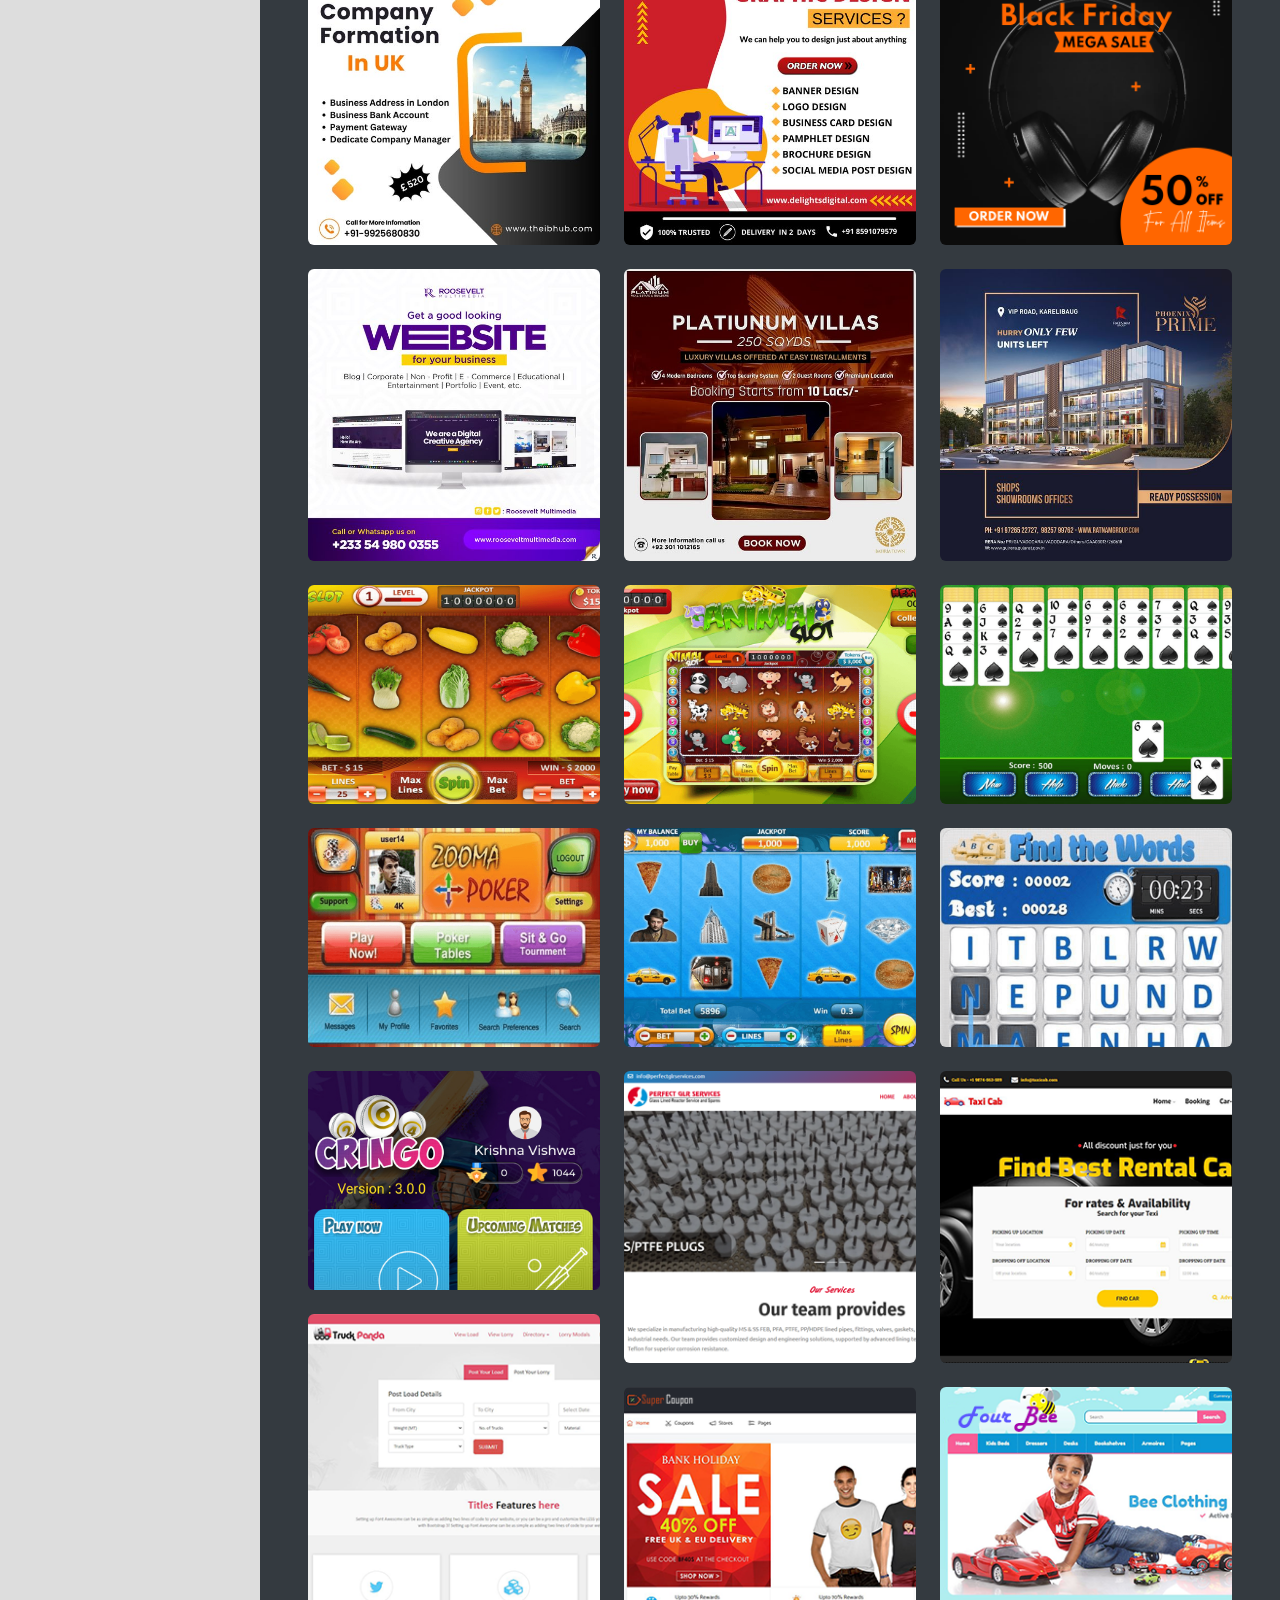
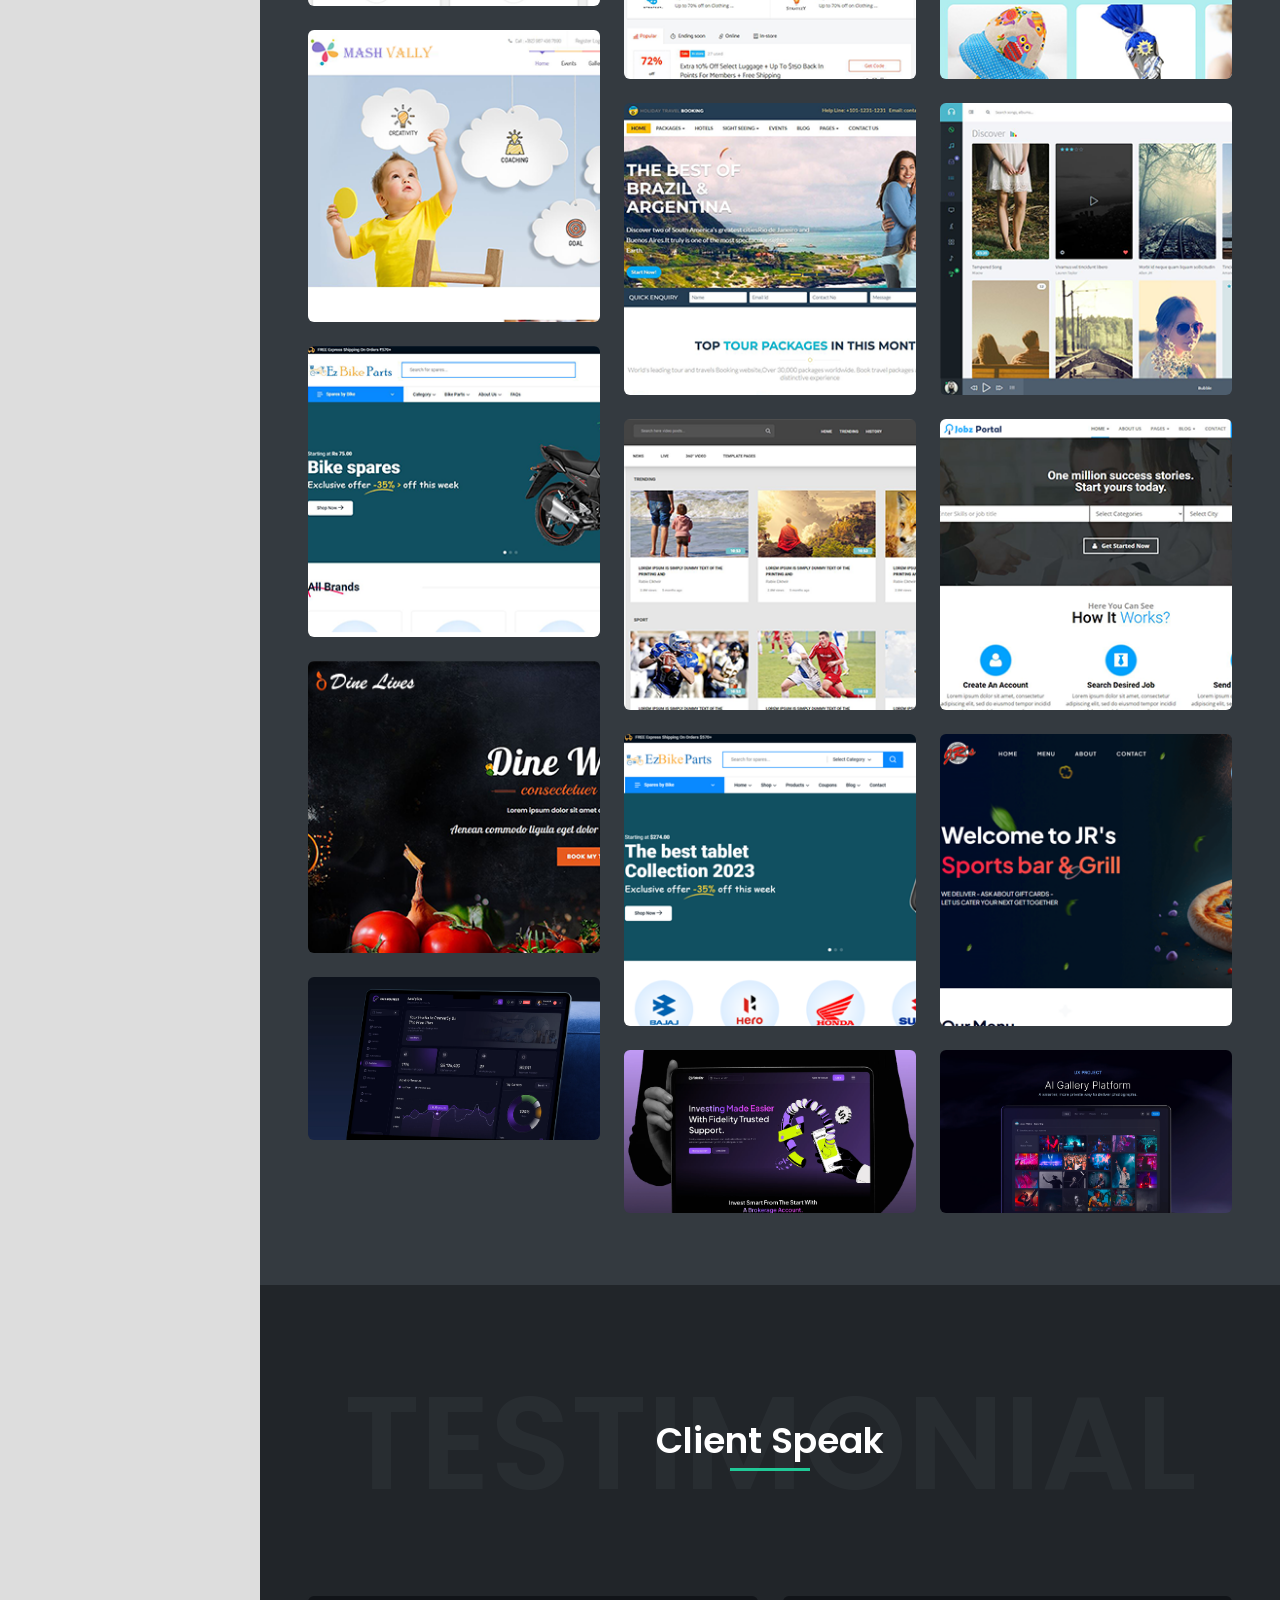
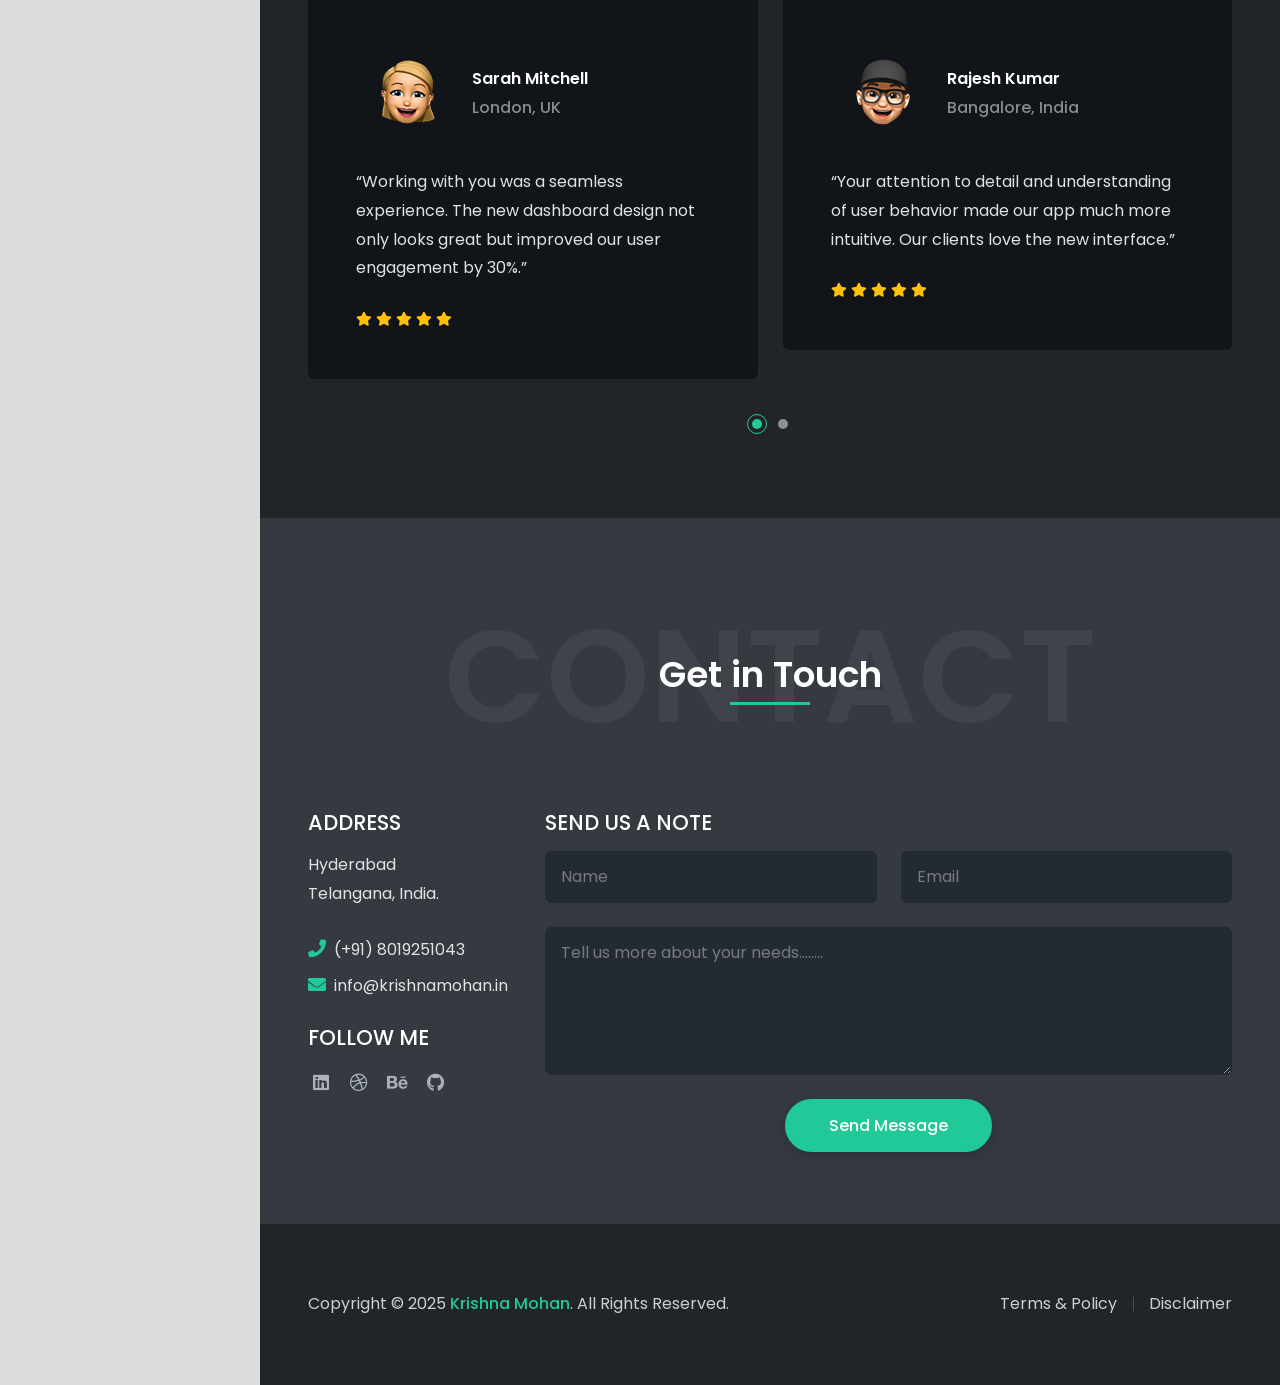
==== commit 3773be06: "updated index" ====
--- a/index.html
+++ b/index.html
@@ -6,7 +6,7 @@
   <meta http-equiv="X-UA-Compatible" content="IE=edge">
   <meta name="viewport" content="width=device-width, initial-scale=1">
   <link href="images/favicon.png" rel="icon" />
-  <title> ??? Krishna Mohan - DevOps Engineer </title>
+  <title> Krishna Mohan - DevOps Engineer </title>
   <meta name="description" content="Krishna Mohan is responsive bootstrap 5 one page personal portfolio html template.">
   <meta name="author" content="krishnamohan.in">
 
@@ -114,7 +114,7 @@
                     <p>Building Beautiful Interfaces</p>
                     <p>I make ideas come alive online.</p>
                   </div>
-                  <p class="text-7 fw-500 text-white mb-2 mb-md-3">??? Welcome welcome 2</p>
+                  <p class="text-7 fw-500 text-white mb-2 mb-md-3">Welcome</p>
                   <h2 class="text-16 fw-600 text-white mb-2 mb-md-3"><span class="typed"></span></h2>
                   <p class="text-5 text-light mb-4">Designing intuitive and engaging digital experiences.</p>
                   <a href="#contact" class="btn btn-outline-primary rounded-pill shadow-none smooth-scroll mt-2">Hire
